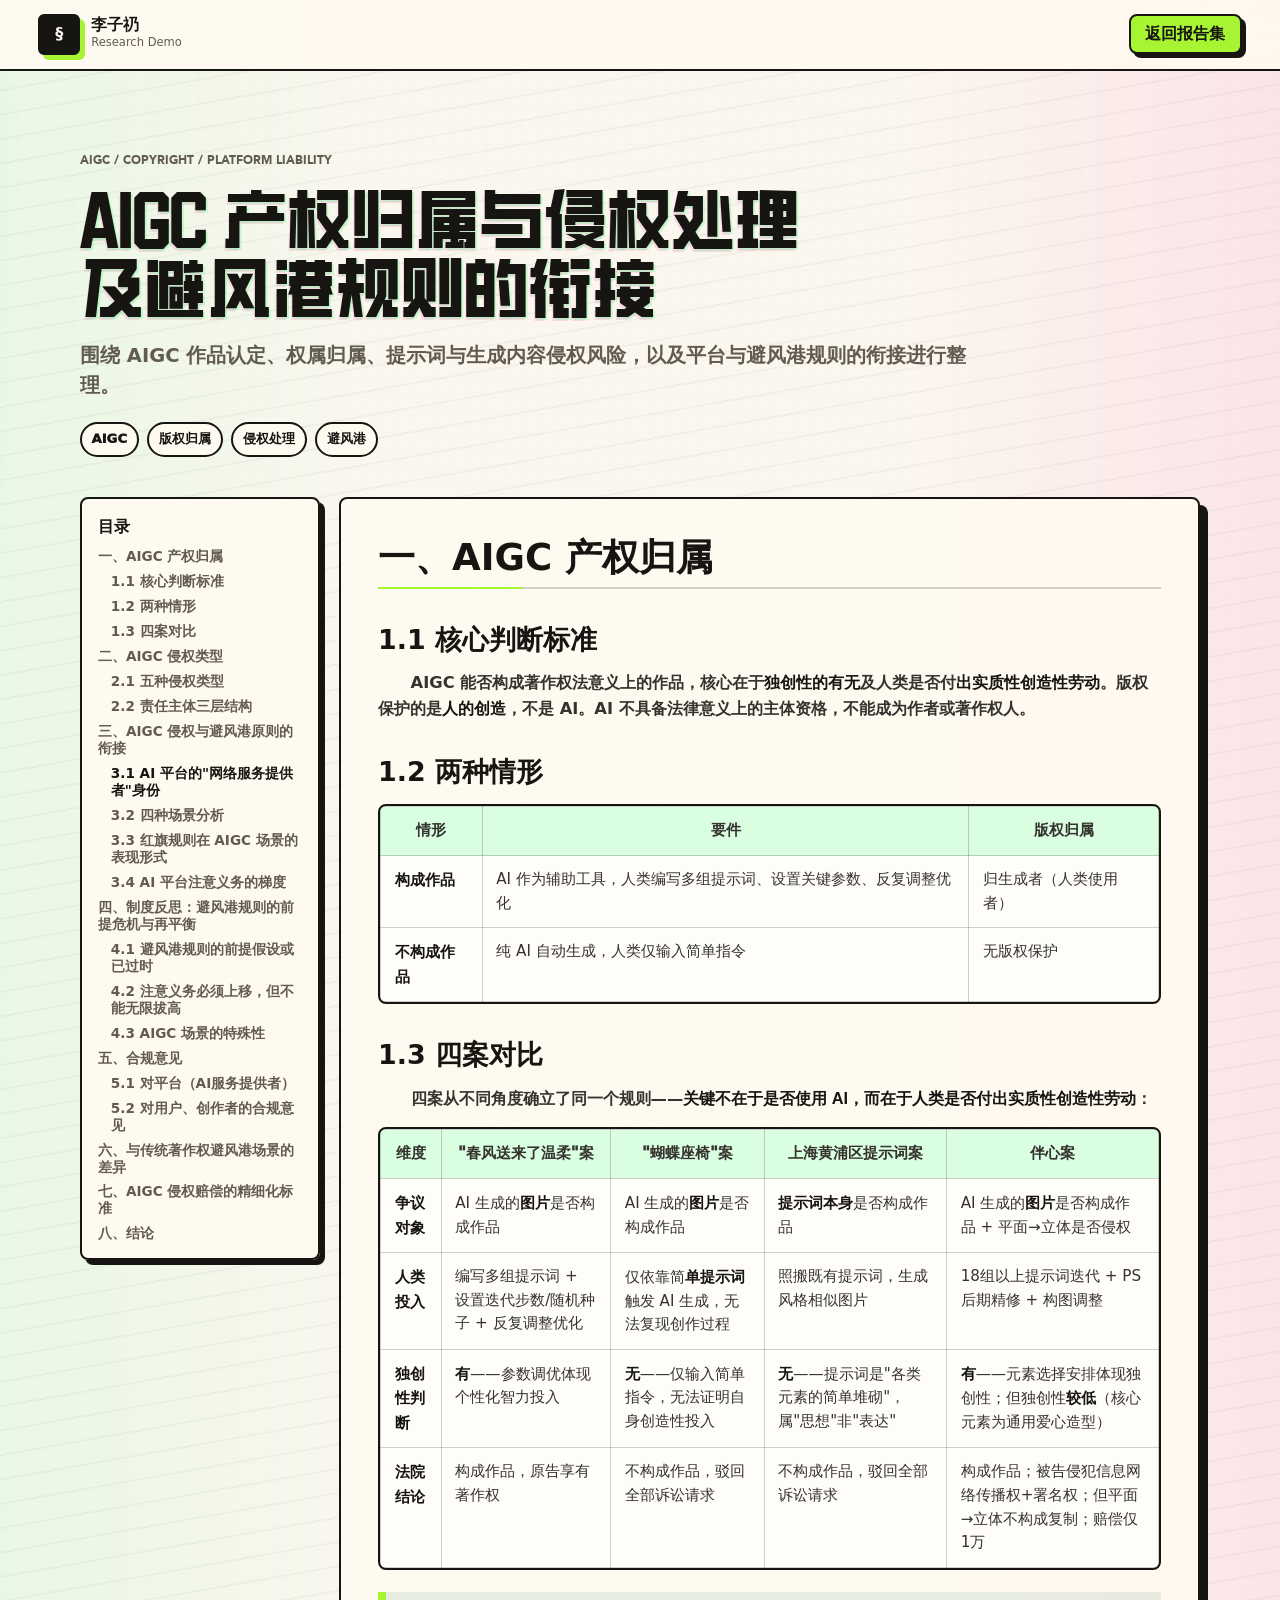
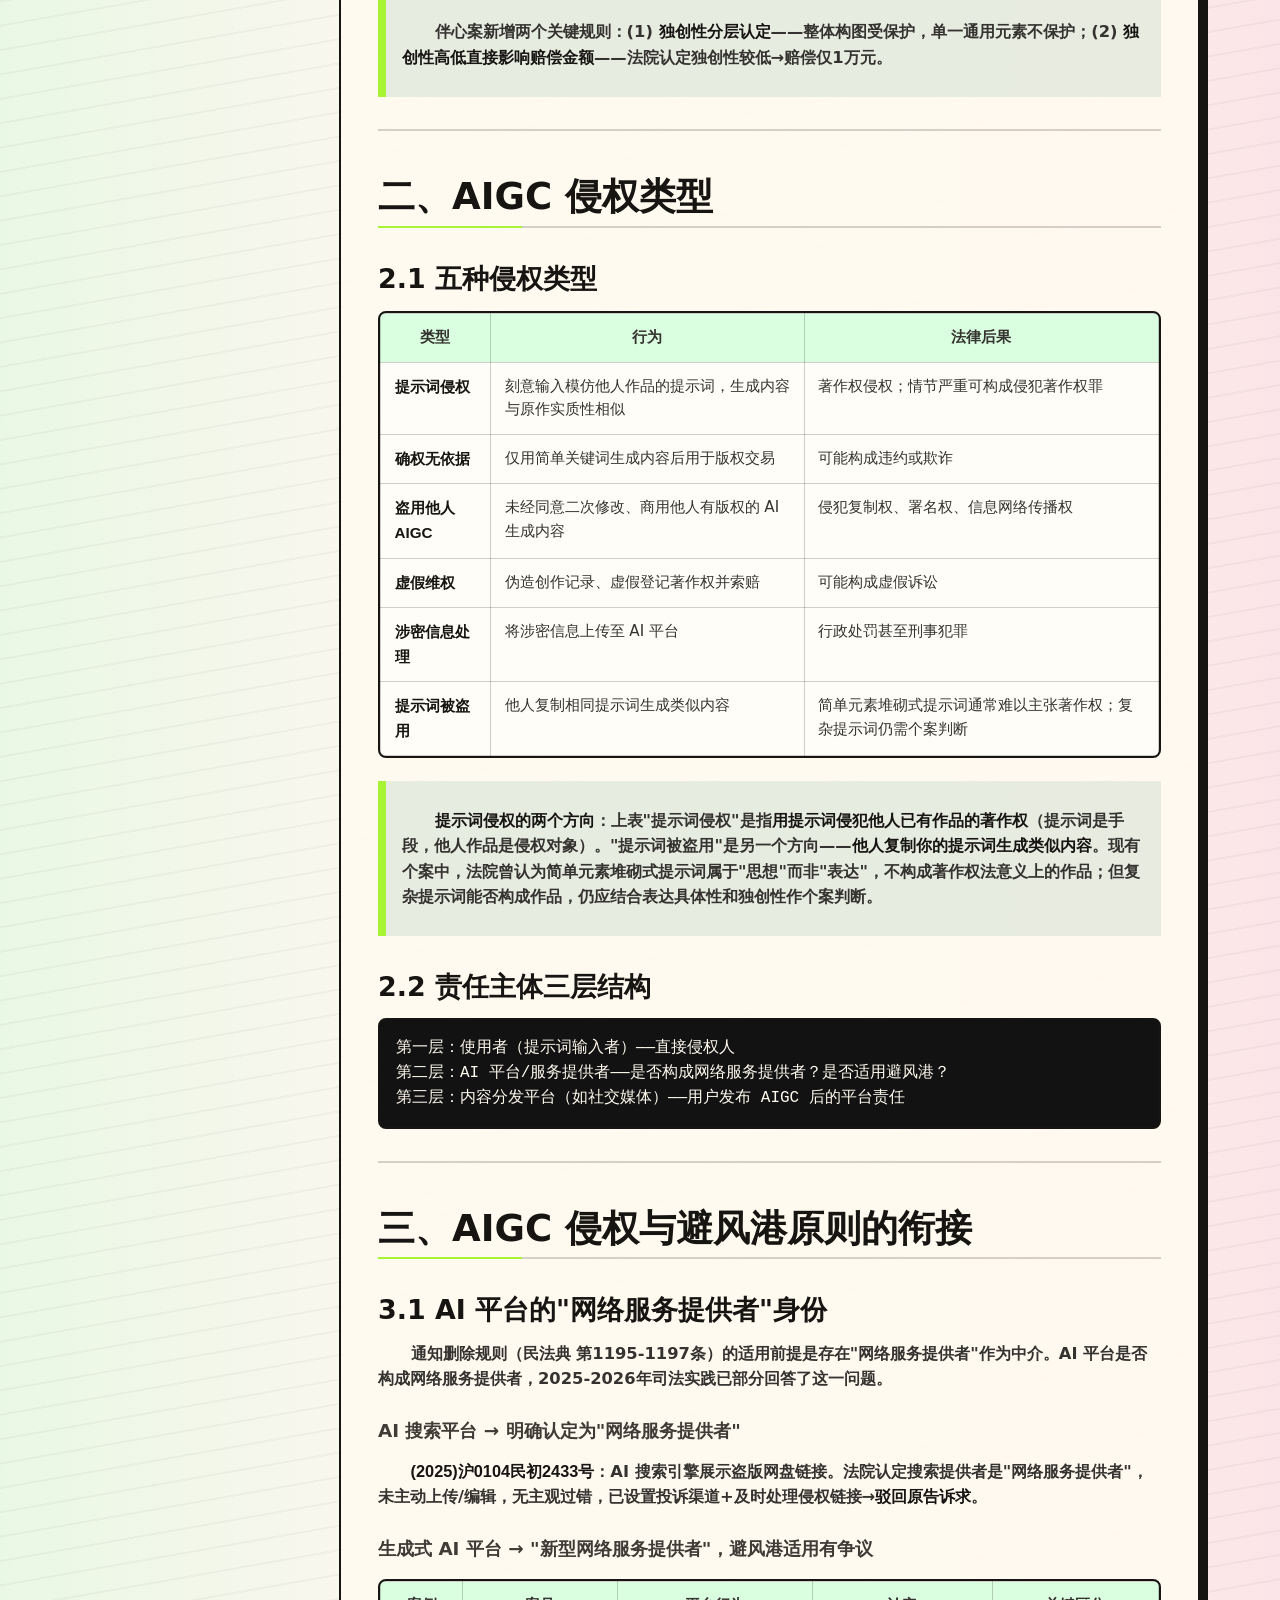
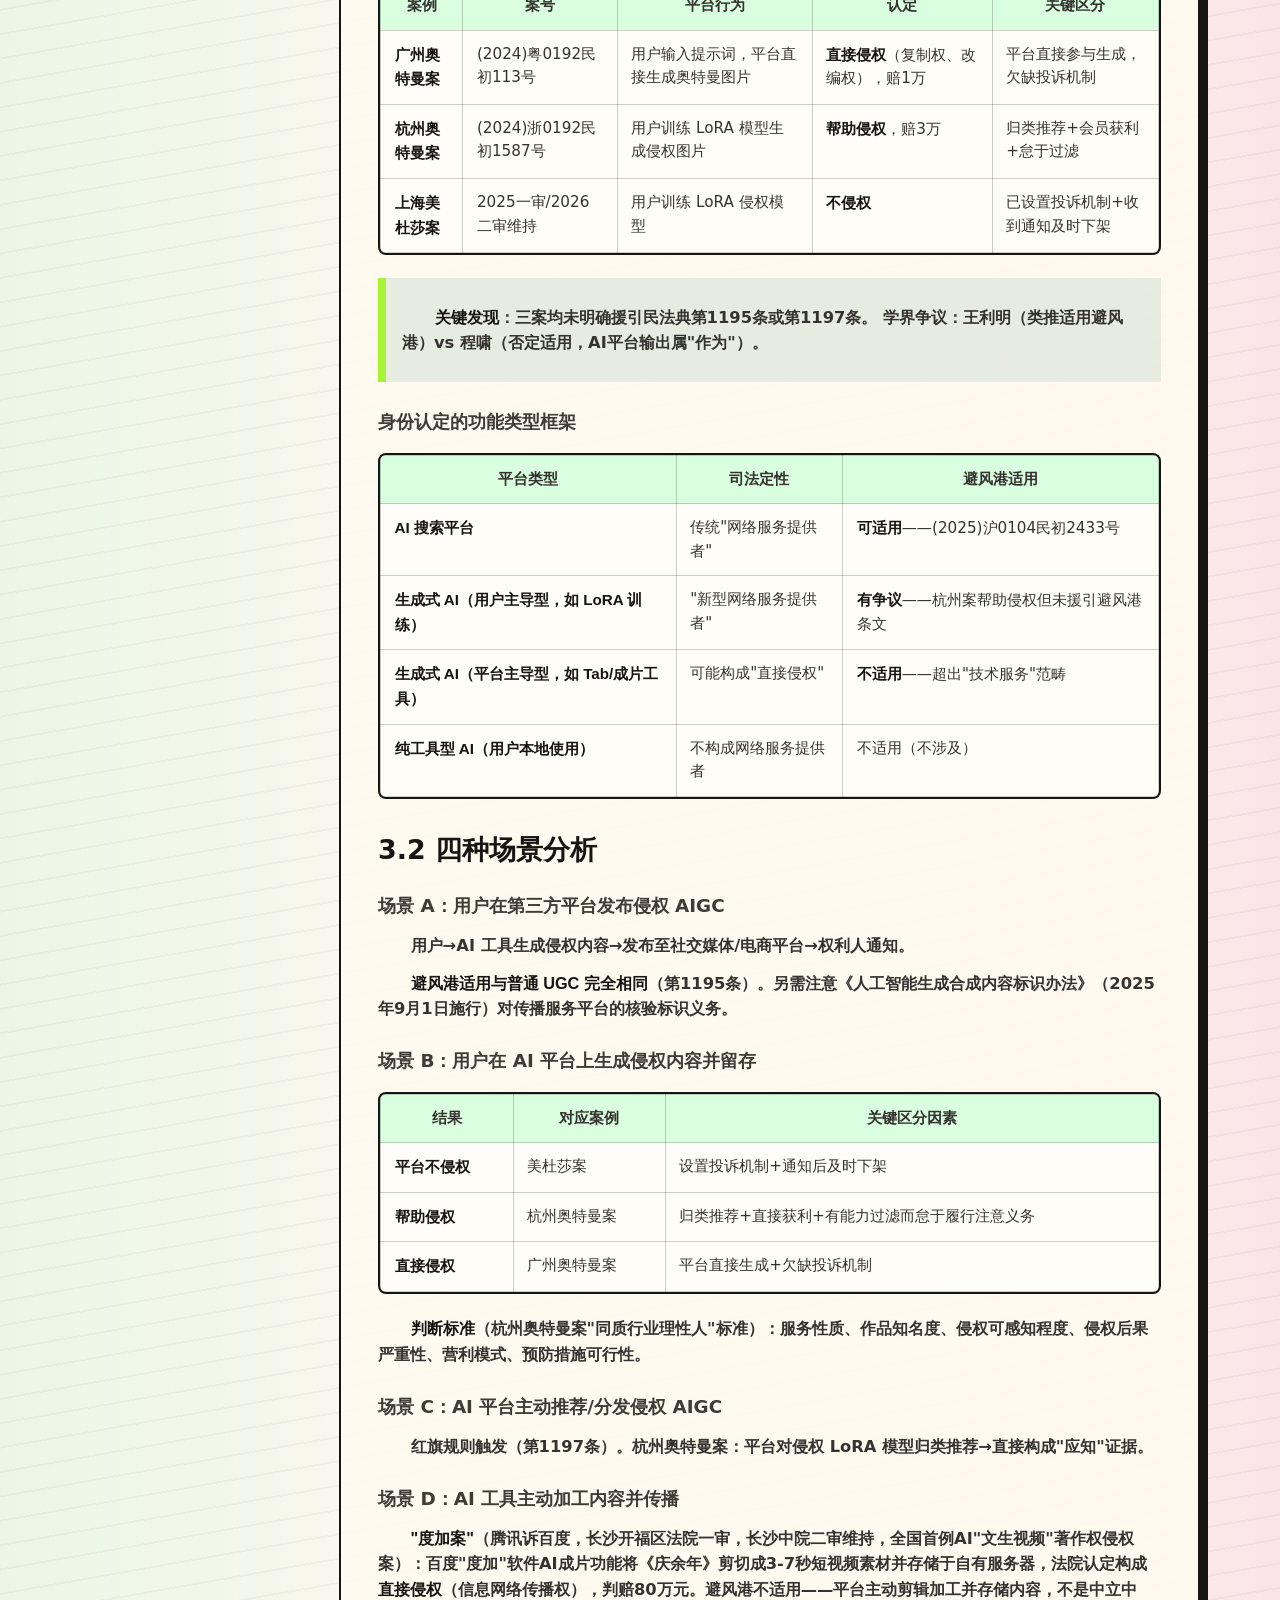
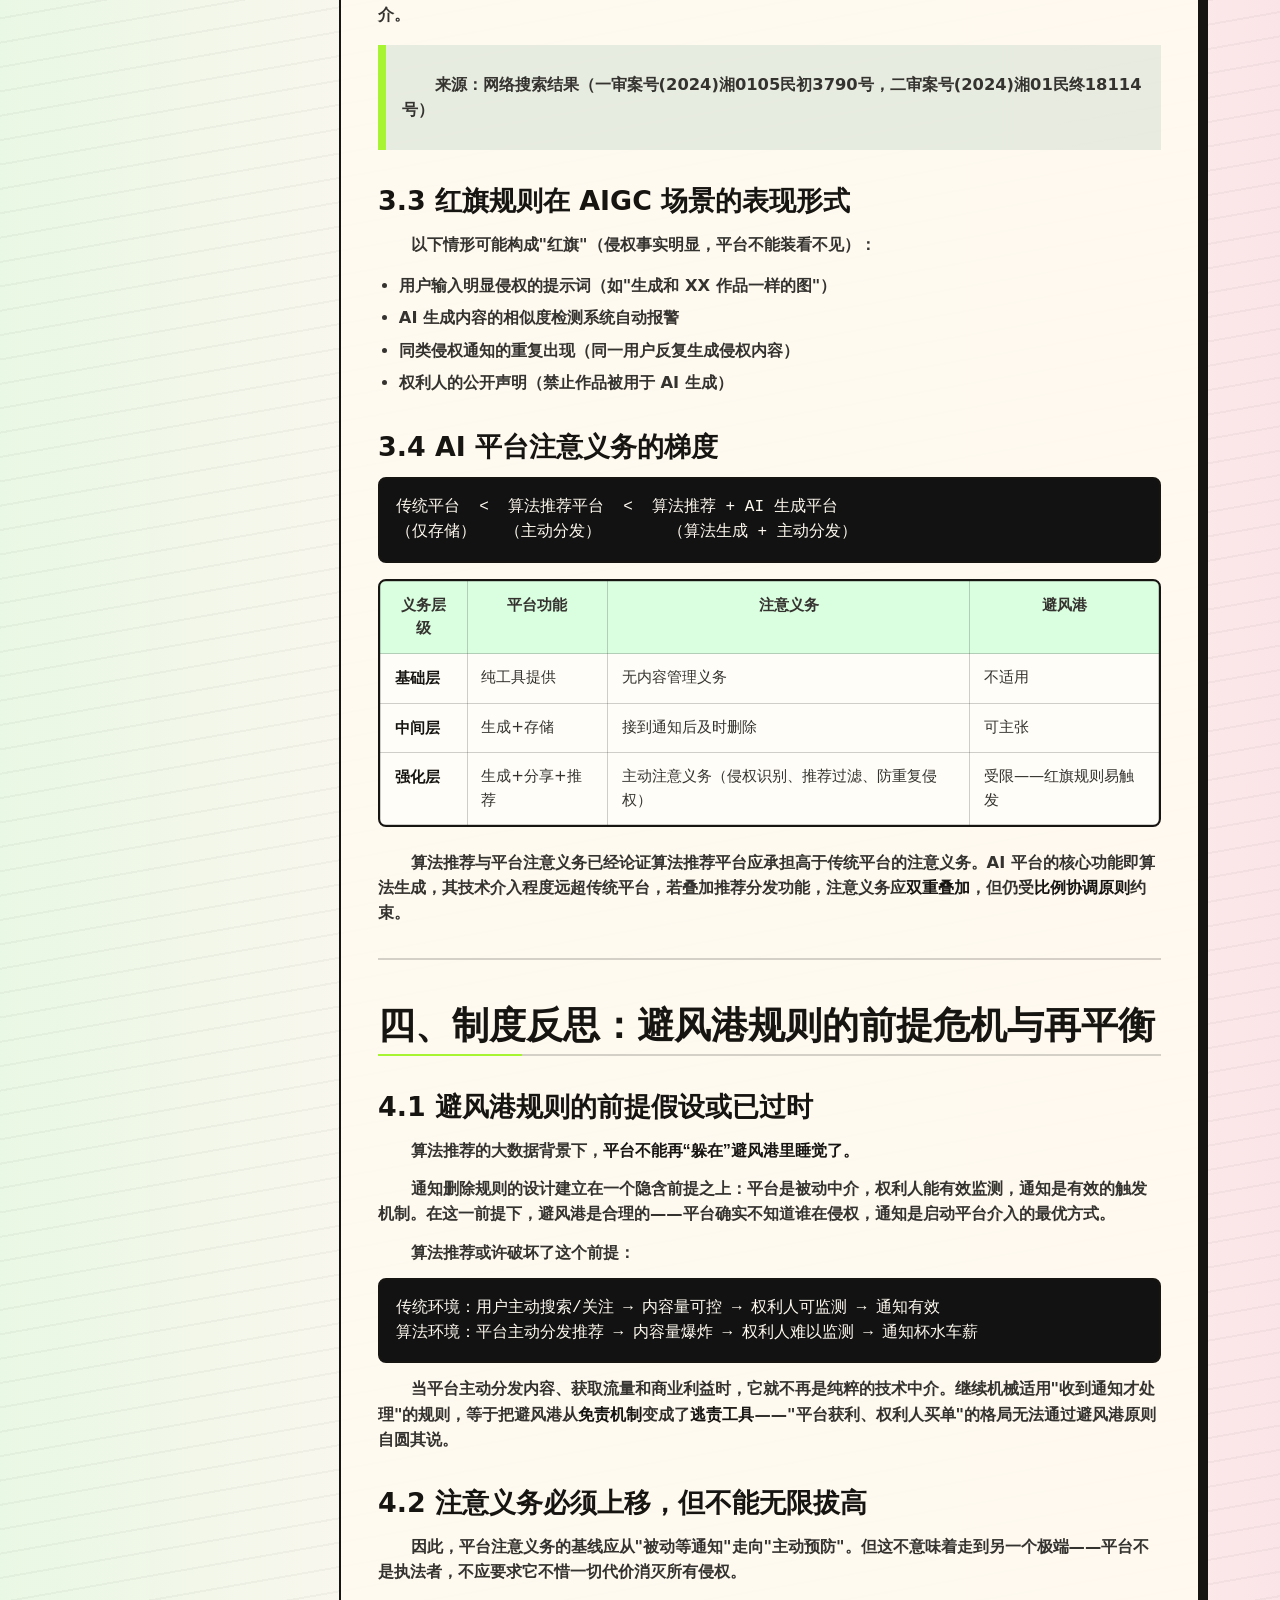
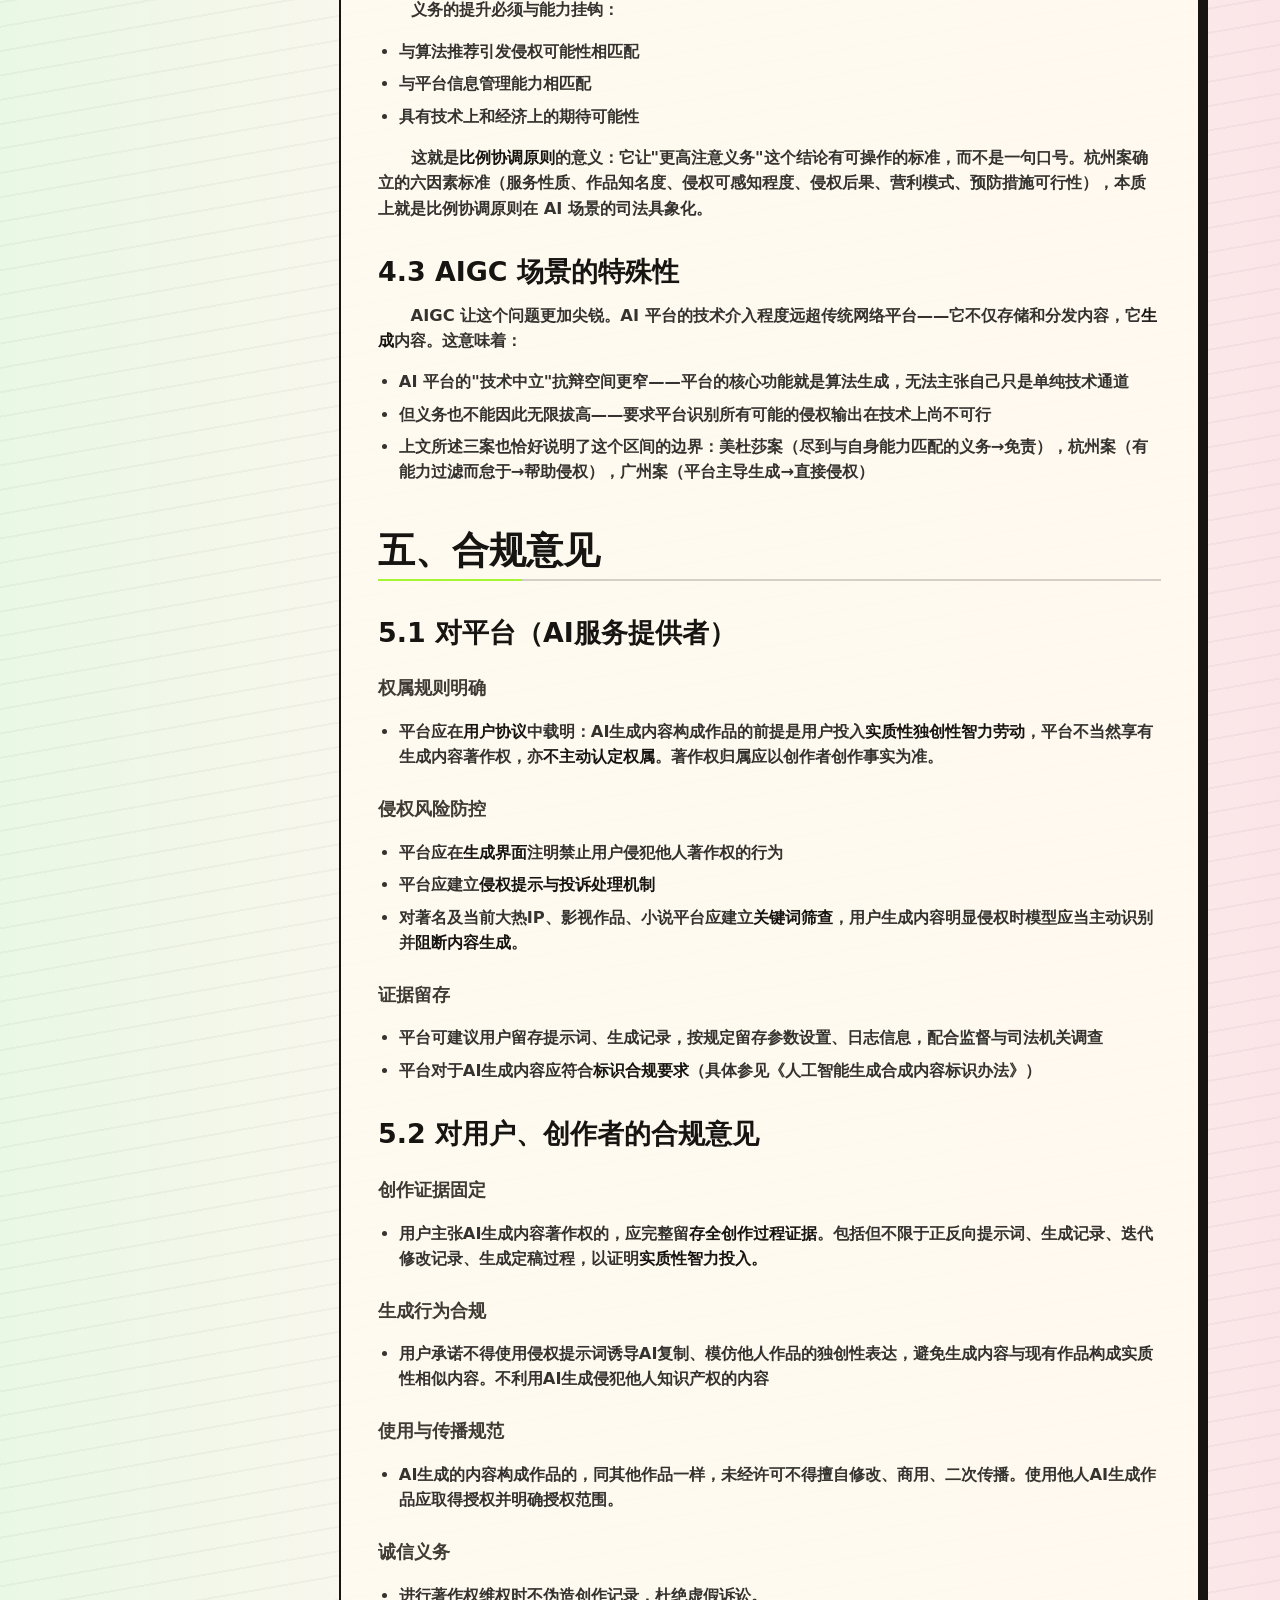
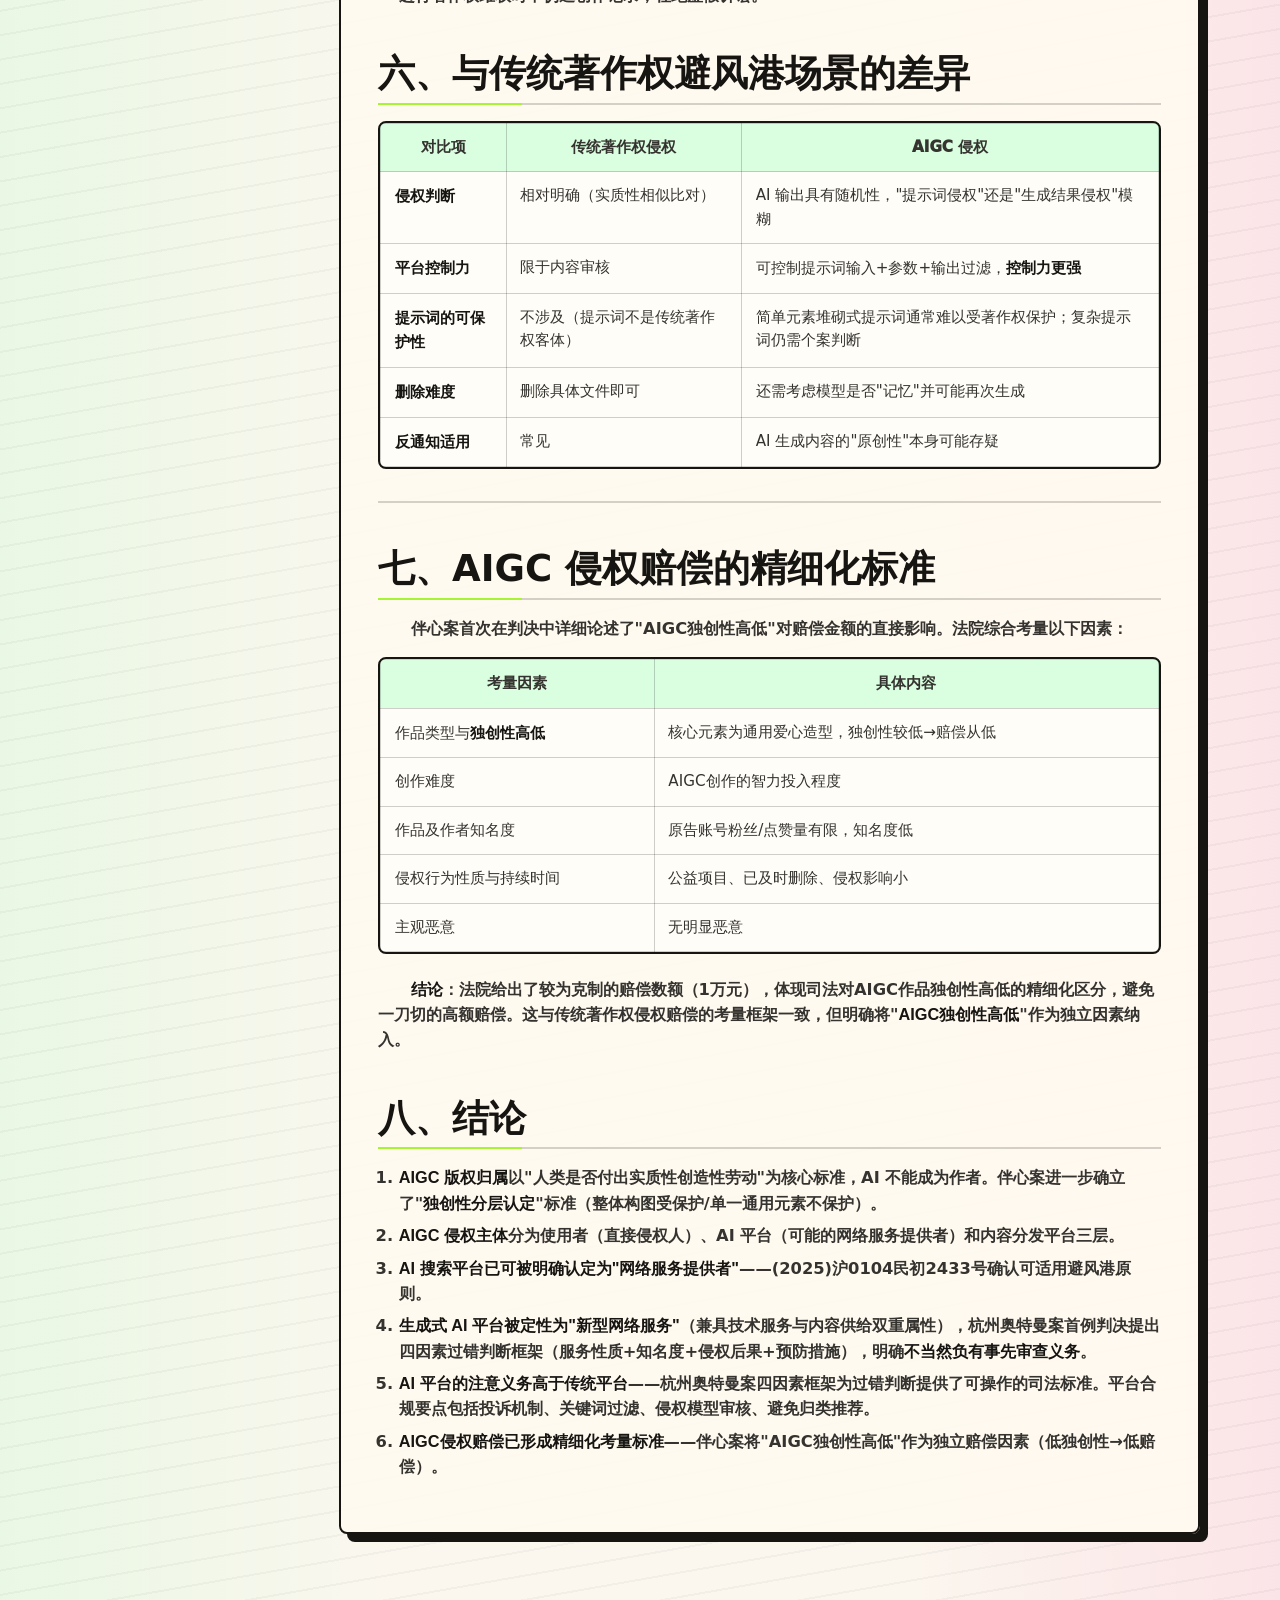
==== reports/aigc-ownership-safe-harbor.html @ 644bca90 "Checkpoint before project grouping" ====
<!doctype html>
<html lang="zh-CN">
  <head>
    <meta charset="utf-8" />
    <meta name="viewport" content="width=device-width, initial-scale=1" />
    <meta name="description" content="AIGC 产权归属、侵权处理及避风港规则的衔接研究报告，围绕作品认定、提示词侵权、平台责任和通知删除规则展开。" />
    <title>AIGC 产权归属、侵权处理及避风港规则的衔接 | 李子礽研究报告</title>
    <link rel="stylesheet" href="../styles.css" />
    <link rel="stylesheet" href="report.css?v=paragraph-indent" />
  </head>
  <body class="report-page">
    <div class="site-noise" aria-hidden="true"></div>

    <header class="report-topbar">
      <a class="brand" href="../index.html#reports" aria-label="返回报告集研究区">
        <span class="brand-mark">§</span>
        <span>
          <strong>李子礽</strong>
          <small>Research Demo</small>
        </span>
      </a>
      <a class="back-link" href="../index.html#reports">返回报告集</a>
    </header>

    <main>
      <section class="report-hero">
        <p class="eyebrow">AIGC / Copyright / Platform Liability</p>
        <h1><span>AIGC 产权归属与侵权处理</span><span>及避风港规则的衔接</span></h1>
        <p>
          围绕 AIGC 作品认定、权属归属、提示词与生成内容侵权风险，以及平台与避风港规则的衔接进行整理。
        </p>
        <div class="report-tags" aria-label="报告关键词">
          <span>AIGC</span>
          <span>版权归属</span>
          <span>侵权处理</span>
          <span>避风港</span>
        </div>
      </section>

      <div class="report-shell">
        <aside class="report-toc" aria-label="报告目录">
          <strong>目录</strong>
          <a class="toc-level-2" href="#section-1">一、AIGC 产权归属</a>
<a class="toc-level-3" href="#section-2">1.1 核心判断标准</a>
<a class="toc-level-3" href="#section-3">1.2 两种情形</a>
<a class="toc-level-3" href="#section-4">1.3 四案对比</a>
<a class="toc-level-2" href="#section-5">二、AIGC 侵权类型</a>
<a class="toc-level-3" href="#section-6">2.1 五种侵权类型</a>
<a class="toc-level-3" href="#section-7">2.2 责任主体三层结构</a>
<a class="toc-level-2" href="#section-8">三、AIGC 侵权与避风港原则的衔接</a>
<a class="toc-level-3" href="#section-9">3.1 AI 平台的&quot;网络服务提供者&quot;身份</a>
<a class="toc-level-3" href="#section-13">3.2 四种场景分析</a>
<a class="toc-level-3" href="#section-18">3.3 红旗规则在 AIGC 场景的表现形式</a>
<a class="toc-level-3" href="#section-19">3.4 AI 平台注意义务的梯度</a>
<a class="toc-level-2" href="#section-20">四、制度反思：避风港规则的前提危机与再平衡</a>
<a class="toc-level-3" href="#section-21">4.1 避风港规则的前提假设或已过时</a>
<a class="toc-level-3" href="#section-22">4.2 注意义务必须上移，但不能无限拔高</a>
<a class="toc-level-3" href="#section-23">4.3 AIGC 场景的特殊性</a>
<a class="toc-level-2" href="#section-24">五、合规意见</a>
<a class="toc-level-3" href="#section-25">5.1 对平台（AI服务提供者）</a>
<a class="toc-level-3" href="#section-29">5.2 对用户、创作者的合规意见</a>
<a class="toc-level-2" href="#section-34">六、与传统著作权避风港场景的差异</a>
<a class="toc-level-2" href="#section-35">七、AIGC 侵权赔偿的精细化标准</a>
<a class="toc-level-2" href="#section-36">八、结论</a>
        </aside>

        <article class="report-article">
<h2 id="section-1">一、AIGC 产权归属</h2>
<h3 id="section-2">1.1 核心判断标准</h3>
<p>AIGC 能否构成著作权法意义上的作品，核心在于<strong>独创性的有无</strong>及人类是否付<strong>出实质性创造性劳动</strong>。版权保护的是<strong>人的创造</strong>，不是 AI。AI 不具备法律意义上的主体资格，不能成为作者或著作权人。</p>
<h3 id="section-3">1.2 两种情形</h3>
<div class="table-wrap"><table><thead><tr><th>情形</th><th>要件</th><th>版权归属</th></tr></thead><tbody><tr><td><strong>构成作品</strong></td><td>AI 作为辅助工具，人类编写多组提示词、设置关键参数、反复调整优化</td><td>归生成者（人类使用者）</td></tr><tr><td><strong>不构成作品</strong></td><td>纯 AI 自动生成，人类仅输入简单指令</td><td>无版权保护</td></tr></tbody></table></div>
<h3 id="section-4">1.3 四案对比</h3>
<p>四案从不同角度确立了同一个规则——<strong>关键不在于是否使用 AI，而在于人类是否付出实质性创造性劳动</strong>：</p>
<div class="table-wrap"><table><thead><tr><th>维度</th><th>&quot;春风送来了温柔&quot;案</th><th>&quot;蝴蝶座椅&quot;案</th><th>上海黄浦区提示词案</th><th>伴心案</th></tr></thead><tbody><tr><td><strong>争议对象</strong></td><td>AI 生成的<strong>图片</strong>是否构成作品</td><td>AI 生成的<strong>图片</strong>是否构成作品</td><td><strong>提示词本身</strong>是否构成作品</td><td>AI 生成的<strong>图片</strong>是否构成作品 + 平面→立体是否侵权</td></tr><tr><td><strong>人类投入</strong></td><td>编写多组提示词 + 设置迭代步数/随机种子 + 反复调整优化</td><td>仅依靠简<strong>单提示词</strong>触发 AI 生成，无法复现创作过程</td><td>照搬既有提示词，生成风格相似图片</td><td>18组以上提示词迭代 + PS后期精修 + 构图调整</td></tr><tr><td><strong>独创性判断</strong></td><td><strong>有</strong>——参数调优体现个性化智力投入</td><td><strong>无</strong>——仅输入简单指令，无法证明自身创造性投入</td><td><strong>无</strong>——提示词是&quot;各类元素的简单堆砌&quot;，属&quot;思想&quot;非&quot;表达&quot;</td><td><strong>有</strong>——元素选择安排体现独创性；但独创性<strong>较低</strong>（核心元素为通用爱心造型）</td></tr><tr><td><strong>法院结论</strong></td><td>构成作品，原告享有著作权</td><td>不构成作品，驳回全部诉讼请求</td><td>不构成作品，驳回全部诉讼请求</td><td>构成作品；被告侵犯信息网络传播权+署名权；但平面→立体不构成复制；赔偿仅1万</td></tr></tbody></table></div>
<blockquote><p>伴心案新增两个关键规则：(1) <strong>独创性分层认定</strong>——整体构图受保护，单一通用元素不保护；(2) <strong>独创性高低直接影响赔偿金额</strong>——法院认定独创性较低→赔偿仅1万元。</p></blockquote>
<hr />
<h2 id="section-5">二、AIGC 侵权类型</h2>
<h3 id="section-6">2.1 五种侵权类型</h3>
<div class="table-wrap"><table><thead><tr><th>类型</th><th>行为</th><th>法律后果</th></tr></thead><tbody><tr><td><strong>提示词侵权</strong></td><td>刻意输入模仿他人作品的提示词，生成内容与原作实质性相似</td><td>著作权侵权；情节严重可构成侵犯著作权罪</td></tr><tr><td><strong>确权无依据</strong></td><td>仅用简单关键词生成内容后用于版权交易</td><td>可能构成违约或欺诈</td></tr><tr><td><strong>盗用他人 AIGC</strong></td><td>未经同意二次修改、商用他人有版权的 AI 生成内容</td><td>侵犯复制权、署名权、信息网络传播权</td></tr><tr><td><strong>虚假维权</strong></td><td>伪造创作记录、虚假登记著作权并索赔</td><td>可能构成虚假诉讼</td></tr><tr><td><strong>涉密信息处理</strong></td><td>将涉密信息上传至 AI 平台</td><td>行政处罚甚至刑事犯罪</td></tr><tr><td><strong>提示词被盗用</strong></td><td>他人复制相同提示词生成类似内容</td><td>简单元素堆砌式提示词通常难以主张著作权；复杂提示词仍需个案判断</td></tr></tbody></table></div>
<blockquote><p><strong>提示词侵权的两个方向</strong>：上表&quot;提示词侵权&quot;是指<strong>用提示词侵犯他人已有作品的著作权</strong>（提示词是手段，他人作品是侵权对象）。&quot;提示词被盗用&quot;是另一个方向——<strong>他人复制你的提示词生成类似内容</strong>。现有个案中，法院曾认为简单元素堆砌式提示词属于&quot;思想&quot;而非&quot;表达&quot;，不构成著作权法意义上的作品；但复杂提示词能否构成作品，仍应结合表达具体性和独创性作个案判断。</p></blockquote>
<h3 id="section-7">2.2 责任主体三层结构</h3>
<pre><code>第一层：使用者（提示词输入者）——直接侵权人
第二层：AI 平台/服务提供者——是否构成网络服务提供者？是否适用避风港？
第三层：内容分发平台（如社交媒体）——用户发布 AIGC 后的平台责任</code></pre>
<hr />
<h2 id="section-8">三、AIGC 侵权与避风港原则的衔接</h2>
<h3 id="section-9">3.1 AI 平台的&quot;网络服务提供者&quot;身份</h3>
<p>通知删除规则（民法典 第1195-1197条）的适用前提是存在&quot;网络服务提供者&quot;作为中介。AI 平台是否构成网络服务提供者，2025-2026年司法实践已部分回答了这一问题。</p>
<h4 id="section-10">AI 搜索平台 → 明确认定为&quot;网络服务提供者&quot;</h4>
<p><strong>(2025)沪0104民初2433号</strong>：AI 搜索引擎展示盗版网盘链接。法院认定搜索提供者是&quot;网络服务提供者&quot;，未主动上传/编辑，无主观过错，已设置投诉渠道+及时处理侵权链接→<strong>驳回原告诉求</strong>。</p>
<h4 id="section-11">生成式 AI 平台 → &quot;新型网络服务提供者&quot;，避风港适用有争议</h4>
<div class="table-wrap"><table><thead><tr><th>案例</th><th>案号</th><th>平台行为</th><th>认定</th><th>关键区分</th></tr></thead><tbody><tr><td><strong>广州奥特曼案</strong></td><td>(2024)粤0192民初113号</td><td>用户输入提示词，平台直接生成奥特曼图片</td><td><strong>直接侵权</strong>（复制权、改编权），赔1万</td><td>平台直接参与生成，欠缺投诉机制</td></tr><tr><td><strong>杭州奥特曼案</strong></td><td>(2024)浙0192民初1587号</td><td>用户训练 LoRA 模型生成侵权图片</td><td><strong>帮助侵权</strong>，赔3万</td><td>归类推荐+会员获利+怠于过滤</td></tr><tr><td><strong>上海美杜莎案</strong></td><td>2025一审/2026二审维持</td><td>用户训练 LoRA 侵权模型</td><td><strong>不侵权</strong></td><td>已设置投诉机制+收到通知及时下架</td></tr></tbody></table></div>
<blockquote><p><strong>关键发现</strong>：三案均未明确援引民法典第1195条或第1197条。 学界争议：王利明（类推适用避风港）vs 程啸（否定适用，AI平台输出属&quot;作为&quot;）。</p></blockquote>
<h4 id="section-12">身份认定的功能类型框架</h4>
<div class="table-wrap"><table><thead><tr><th>平台类型</th><th>司法定性</th><th>避风港适用</th></tr></thead><tbody><tr><td><strong>AI 搜索平台</strong></td><td>传统&quot;网络服务提供者&quot;</td><td><strong>可适用</strong>——(2025)沪0104民初2433号</td></tr><tr><td><strong>生成式 AI（用户主导型，如 LoRA 训练）</strong></td><td>&quot;新型网络服务提供者&quot;</td><td><strong>有争议</strong>——杭州案帮助侵权但未援引避风港条文</td></tr><tr><td><strong>生成式 AI（平台主导型，如 Tab/成片工具）</strong></td><td>可能构成&quot;直接侵权&quot;</td><td><strong>不适用</strong>——超出&quot;技术服务&quot;范畴</td></tr><tr><td><strong>纯工具型 AI（用户本地使用）</strong></td><td>不构成网络服务提供者</td><td>不适用（不涉及）</td></tr></tbody></table></div>
<h3 id="section-13">3.2 四种场景分析</h3>
<h4 id="section-14">场景 A：用户在第三方平台发布侵权 AIGC</h4>
<p>用户→AI 工具生成侵权内容→发布至社交媒体/电商平台→权利人通知。</p>
<p><strong>避风港适用与普通 UGC 完全相同</strong>（第1195条）。另需注意《人工智能生成合成内容标识办法》（2025年9月1日施行）对传播服务平台的核验标识义务。</p>
<h4 id="section-15">场景 B：用户在 AI 平台上生成侵权内容并留存</h4>
<div class="table-wrap"><table><thead><tr><th>结果</th><th>对应案例</th><th>关键区分因素</th></tr></thead><tbody><tr><td><strong>平台不侵权</strong></td><td>美杜莎案</td><td>设置投诉机制+通知后及时下架</td></tr><tr><td><strong>帮助侵权</strong></td><td>杭州奥特曼案</td><td>归类推荐+直接获利+有能力过滤而怠于履行注意义务</td></tr><tr><td><strong>直接侵权</strong></td><td>广州奥特曼案</td><td>平台直接生成+欠缺投诉机制</td></tr></tbody></table></div>
<p><strong>判断标准</strong>（杭州奥特曼案&quot;同质行业理性人&quot;标准）：服务性质、作品知名度、侵权可感知程度、侵权后果严重性、营利模式、预防措施可行性。</p>
<h4 id="section-16">场景 C：AI 平台主动推荐/分发侵权 AIGC</h4>
<p>红旗规则触发（第1197条）。杭州奥特曼案：平台对侵权 LoRA 模型归类推荐→直接构成&quot;应知&quot;证据。</p>
<h4 id="section-17">场景 D：AI 工具主动加工内容并传播</h4>
<p><strong>&quot;度加案&quot;</strong>（腾讯诉百度，长沙开福区法院一审，长沙中院二审维持，全国首例AI&quot;文生视频&quot;著作权侵权案）：百度&quot;度加&quot;软件AI成片功能将《庆余年》剪切成3-7秒短视频素材并存储于自有服务器，法院认定构成<strong>直接侵权</strong>（信息网络传播权），判赔80万元。避风港不适用——平台主动剪辑加工并存储内容，不是中立中介。</p>
<blockquote><p>来源：网络搜索结果（一审案号(2024)湘0105民初3790号，二审案号(2024)湘01民终18114号）</p></blockquote>
<h3 id="section-18">3.3 红旗规则在 AIGC 场景的表现形式</h3>
<p>以下情形可能构成&quot;红旗&quot;（侵权事实明显，平台不能装看不见）：</p>
<ul><li>用户输入明显侵权的提示词（如&quot;生成和 XX 作品一样的图&quot;）</li><li>AI 生成内容的相似度检测系统自动报警</li><li>同类侵权通知的重复出现（同一用户反复生成侵权内容）</li><li>权利人的公开声明（禁止作品被用于 AI 生成）</li></ul>
<h3 id="section-19">3.4 AI 平台注意义务的梯度</h3>
<pre><code>传统平台  &lt;  算法推荐平台  &lt;  算法推荐 + AI 生成平台
（仅存储）   （主动分发）       （算法生成 + 主动分发）</code></pre>
<div class="table-wrap"><table><thead><tr><th>义务层级</th><th>平台功能</th><th>注意义务</th><th>避风港</th></tr></thead><tbody><tr><td><strong>基础层</strong></td><td>纯工具提供</td><td>无内容管理义务</td><td>不适用</td></tr><tr><td><strong>中间层</strong></td><td>生成+存储</td><td>接到通知后及时删除</td><td>可主张</td></tr><tr><td><strong>强化层</strong></td><td>生成+分享+推荐</td><td>主动注意义务（侵权识别、推荐过滤、防重复侵权）</td><td>受限——红旗规则易触发</td></tr></tbody></table></div>
<p>算法推荐与平台注意义务已经论证算法推荐平台应承担高于传统平台的注意义务。AI 平台的核心功能即算法生成，其技术介入程度远超传统平台，若叠加推荐分发功能，注意义务应<strong>双重叠加</strong>，但仍受<strong>比例协调原则</strong>约束。</p>
<hr />
<h2 id="section-20">四、制度反思：避风港规则的前提危机与再平衡</h2>
<h3 id="section-21">4.1 避风港规则的前提假设或已过时</h3>
<p>算法推荐的大数据背景下，<strong>平台不能再“躲在”避风港里睡觉了。</strong></p>
<p>通知删除规则的设计建立在一个隐含前提之上：平台是被动中介，权利人能有效监测，通知是有效的触发机制。在这一前提下，避风港是合理的——平台确实不知道谁在侵权，通知是启动平台介入的最优方式。</p>
<p>算法推荐或许破坏了这个前提：</p>
<pre><code>传统环境：用户主动搜索/关注 → 内容量可控 → 权利人可监测 → 通知有效
算法环境：平台主动分发推荐 → 内容量爆炸 → 权利人难以监测 → 通知杯水车薪</code></pre>
<p>当平台主动分发内容、获取流量和商业利益时，它就不再是纯粹的技术中介。继续机械适用&quot;收到通知才处理&quot;的规则，等于把避风港从<strong>免责机制</strong>变成了<strong>逃责工具</strong>——&quot;平台获利、权利人买单&quot;的格局无法通过避风港原则自圆其说。</p>
<h3 id="section-22">4.2 注意义务必须上移，但不能无限拔高</h3>
<p>因此，平台注意义务的基线应从&quot;被动等通知&quot;走向&quot;主动预防&quot;。但这不意味着走到另一个极端——平台不是执法者，不应要求它不惜一切代价消灭所有侵权。</p>
<p>义务的提升必须与能力挂钩：</p>
<ul><li>与算法推荐引发侵权可能性相匹配</li><li>与平台信息管理能力相匹配</li><li>具有技术上和经济上的期待可能性</li></ul>
<p>这就是<strong>比例协调原则</strong>的意义：它让&quot;更高注意义务&quot;这个结论有可操作的标准，而不是一句口号。杭州案确立的六因素标准（服务性质、作品知名度、侵权可感知程度、侵权后果、营利模式、预防措施可行性），本质上就是比例协调原则在 AI 场景的司法具象化。</p>
<h3 id="section-23">4.3 AIGC 场景的特殊性</h3>
<p>AIGC 让这个问题更加尖锐。AI 平台的技术介入程度远超传统网络平台——它不仅存储和分发内容，它<strong>生成</strong>内容。这意味着：</p>
<ul><li>AI 平台的&quot;技术中立&quot;抗辩空间更窄——平台的核心功能就是算法生成，无法主张自己只是单纯技术通道</li><li>但义务也不能因此无限拔高——要求平台识别所有可能的侵权输出在技术上尚不可行</li><li>上文所述三案也恰好说明了这个区间的边界：美杜莎案（尽到与自身能力匹配的义务→免责），杭州案（有能力过滤而怠于→帮助侵权），广州案（平台主导生成→直接侵权）</li></ul>
<h2 id="section-24">五、合规意见</h2>
<h3 id="section-25">5.1 对平台（AI服务提供者）</h3>
<h4 id="section-26">权属规则明确</h4>
<ul><li>平台应在<strong>用户协议</strong>中载明：AI生成内容构成作品的前提是用户投入<strong>实质性独创性智力劳动</strong>，平台不当然享有生成内容著作权，亦<strong>不主动认定权属</strong>。著作权归属应以创作者创作事实为准。</li></ul>
<h4 id="section-27">侵权风险防控</h4>
<ul><li>平台应在<strong>生成界面</strong>注明禁止用户侵犯他人著作权的行为</li><li>平台应建立<strong>侵权提示与投诉处理机制</strong></li><li>对著名及当前大热IP、影视作品、小说平台应建立<strong>关键词筛查</strong>，用户生成内容明显侵权时模型应当主动识别并<strong>阻断内容生成</strong>。</li></ul>
<h4 id="section-28">证据留存</h4>
<ul><li>平台可建议用户留存提示词、生成记录，按规定留存参数设置、日志信息，配合监督与司法机关调查</li><li>平台对于AI生成内容应符合<strong>标识合规要求</strong>（具体参见《人工智能生成合成内容标识办法》）</li></ul>
<h3 id="section-29">5.2 对用户、创作者的合规意见</h3>
<h4 id="section-30">创作证据固定</h4>
<ul><li>用户主张AI生成内容著作权的，应完整留<strong>存全创作过程证据</strong>。包括但不限于正反向提示词、生成记录、迭代修改记录、生成定稿过程，以证明<strong>实质性智力投入。</strong></li></ul>
<h4 id="section-31">生成行为合规</h4>
<ul><li>用户承诺不得使用侵权提示词诱导AI复制、模仿他人作品的独创性表达，避免生成内容与现有作品构成实质性相似内容。不利用AI生成侵犯他人知识产权的内容</li></ul>
<h4 id="section-32">使用与传播规范</h4>
<ul><li>AI生成的内容构成作品的，同其他作品一样，未经许可不得擅自修改、商用、二次传播。使用他人AI生成作品应取得授权并明确授权范围。</li></ul>
<h4 id="section-33">诚信义务</h4>
<ul><li>进行著作权维权时不伪造创作记录，杜绝虚假诉讼。</li></ul>
<h2 id="section-34">六、与传统著作权避风港场景的差异</h2>
<div class="table-wrap"><table><thead><tr><th>对比项</th><th>传统著作权侵权</th><th>AIGC 侵权</th></tr></thead><tbody><tr><td><strong>侵权判断</strong></td><td>相对明确（实质性相似比对）</td><td>AI 输出具有随机性，&quot;提示词侵权&quot;还是&quot;生成结果侵权&quot;模糊</td></tr><tr><td><strong>平台控制力</strong></td><td>限于内容审核</td><td>可控制提示词输入+参数+输出过滤，<strong>控制力更强</strong></td></tr><tr><td><strong>提示词的可保护性</strong></td><td>不涉及（提示词不是传统著作权客体）</td><td>简单元素堆砌式提示词通常难以受著作权保护；复杂提示词仍需个案判断</td></tr><tr><td><strong>删除难度</strong></td><td>删除具体文件即可</td><td>还需考虑模型是否&quot;记忆&quot;并可能再次生成</td></tr><tr><td><strong>反通知适用</strong></td><td>常见</td><td>AI 生成内容的&quot;原创性&quot;本身可能存疑</td></tr></tbody></table></div>
<hr />
<h2 id="section-35">七、AIGC 侵权赔偿的精细化标准</h2>
<p>伴心案首次在判决中详细论述了&quot;AIGC独创性高低&quot;对赔偿金额的直接影响。法院综合考量以下因素：</p>
<div class="table-wrap"><table><thead><tr><th>考量因素</th><th>具体内容</th></tr></thead><tbody><tr><td>作品类型与<strong>独创性高低</strong></td><td>核心元素为通用爱心造型，独创性较低→赔偿从低</td></tr><tr><td>创作难度</td><td>AIGC创作的智力投入程度</td></tr><tr><td>作品及作者知名度</td><td>原告账号粉丝/点赞量有限，知名度低</td></tr><tr><td>侵权行为性质与持续时间</td><td>公益项目、已及时删除、侵权影响小</td></tr><tr><td>主观恶意</td><td>无明显恶意</td></tr></tbody></table></div>
<p><strong>结论</strong>：法院给出了较为克制的赔偿数额（1万元），体现司法对AIGC作品独创性高低的精细化区分，避免一刀切的高额赔偿。这与传统著作权侵权赔偿的考量框架一致，但明确将&quot;<strong>AIGC独创性高低</strong>&quot;作为独立因素纳入。</p>
<h2 id="section-36">八、结论</h2>
<ol><li><strong>AIGC 版权归属</strong>以&quot;人类是否付出实质性创造性劳动&quot;为核心标准，AI 不能成为作者。伴心案进一步确立了&quot;<strong>独创性分层认定</strong>&quot;标准（整体构图受保护/单一通用元素不保护）。</li><li><strong>AIGC 侵权主体</strong>分为使用者（直接侵权人）、AI 平台（可能的网络服务提供者）和内容分发平台三层。</li><li><strong>AI 搜索平台已可被明确认定为&quot;网络服务提供者&quot;</strong>——(2025)沪0104民初2433号确认可适用避风港原则。</li><li><strong>生成式 AI 平台被定性为&quot;新型网络服务&quot;</strong>（兼具技术服务与内容供给双重属性），杭州奥特曼案首例判决提出四因素过错判断框架（服务性质+知名度+侵权后果+预防措施），明确<strong>不当然负有事先审查义务</strong>。</li><li><strong>AI 平台的注意义务高于传统平台</strong>——杭州奥特曼案四因素框架为过错判断提供了可操作的司法标准。平台合规要点包括投诉机制、关键词过滤、侵权模型审核、避免归类推荐。</li><li><strong>AIGC侵权赔偿已形成精细化考量标准</strong>——伴心案将&quot;AIGC独创性高低&quot;作为独立赔偿因素（低独创性→低赔偿）。</li></ol>
        </article>
      </div>
    </main>

    <script src="report.js"></script>
  </body>
</html>
---- styles.css ----
@font-face {
  font-family: "Chuangkit Jingang";
  src: url("./assets/fonts/chuangkit-jingang.otf") format("opentype");
  font-display: swap;
  font-style: normal;
  font-weight: 400 900;
}

@font-face {
  font-family: "Source Han Sans CN Local";
  src: url("./assets/fonts/source-han-sans-cn-regular.otf") format("opentype");
  font-display: swap;
  font-style: normal;
  font-weight: 400;
}

@font-face {
  font-family: "Source Han Sans CN Bold Local";
  src: url("./assets/fonts/source-han-sans-cn-bold.otf") format("opentype");
  font-display: swap;
  font-style: normal;
  font-weight: 700;
}

@font-face {
  font-family: "Avenir Black Local";
  src: url("./assets/fonts/avenir-black.ttf") format("truetype");
  font-display: swap;
  font-style: normal;
  font-weight: 900;
}

:root {
  --bg: #f4efe4;
  --ink: #171512;
  --paper: #fffaf0;
  --paper-2: #f8edd9;
  --muted: #625c50;
  --line: rgba(23, 21, 18, 0.16);
  --lime: #a7f432;
  --orange: #ff6a2a;
  --pink: #ef4b7a;
  --cyan: #1db7c9;
  --yellow: #ffe166;
  --blue: #315cff;
  --accent: var(--lime);
  --accent-2: var(--pink);
  --shadow: 0 18px 50px rgba(23, 21, 18, 0.16);
  --display:
    "Chuangkit Jingang", "Source Han Sans CN Local", "PingFang SC",
    "Microsoft YaHei", sans-serif;
  --heading-sans:
    "Source Han Sans CN Bold Local", "Source Han Sans CN Local",
    "PingFang SC", "Microsoft YaHei",
    sans-serif;
  --sans:
    "Source Han Sans CN Local", ui-sans-serif, system-ui, -apple-system,
    BlinkMacSystemFont, "Segoe UI", "PingFang SC", "Microsoft YaHei",
    sans-serif;
  --label:
    "Avenir Black Local", "Source Han Sans CN Bold Local", ui-sans-serif,
    system-ui, sans-serif;
  --mono:
    ui-monospace, "SFMono-Regular", "Cascadia Code", "Roboto Mono",
    "Menlo", "Consolas", monospace;
  --serif: var(--display);
}

* {
  box-sizing: border-box;
}

html {
  scroll-behavior: smooth;
}

main,
section {
  scroll-margin-top: 7.5rem;
}

body {
  margin: 0;
  color: var(--ink);
  background:
    repeating-linear-gradient(
      -10deg,
      rgba(23, 21, 18, 0.035) 0 2px,
      transparent 2px 24px
    ),
    linear-gradient(90deg, rgba(167, 244, 50, 0.22), transparent 30% 70%, rgba(239, 75, 122, 0.2)),
    var(--bg);
  font-family: var(--sans);
  line-height: 1.55;
  overflow-x: hidden;
}

::selection {
  color: var(--ink);
  background: var(--yellow);
}

a {
  color: inherit;
  text-decoration: none;
}

button {
  font: inherit;
}

.sr-only {
  position: absolute;
  width: 1px;
  height: 1px;
  overflow: hidden;
  clip: rect(0 0 0 0);
  clip-path: inset(50%);
  white-space: nowrap;
}

.site-noise {
  position: fixed;
  inset: 0;
  z-index: -3;
  pointer-events: none;
  opacity: 0.16;
  background-image:
    linear-gradient(90deg, rgba(23, 21, 18, 0.07) 1px, transparent 1px),
    linear-gradient(rgba(23, 21, 18, 0.07) 1px, transparent 1px);
  background-size: 18px 18px;
  mask-image: linear-gradient(to bottom, black, transparent 85%);
}

.topbar {
  position: sticky;
  top: 0;
  z-index: 20;
  display: grid;
  grid-template-columns: minmax(13rem, 1fr) auto auto;
  align-items: center;
  gap: 1.25rem;
  padding: 0.85rem clamp(1rem, 3vw, 2.5rem);
  border-bottom: 1.5px solid var(--line);
  background: rgba(255, 250, 240, 0.9);
  backdrop-filter: blur(18px);
}

.brand {
  display: inline-flex;
  align-items: center;
  gap: 0.7rem;
  min-width: 0;
}

.brand-mark {
  display: grid;
  width: 2.6rem;
  height: 2.6rem;
  place-items: center;
  color: var(--paper);
  background: var(--ink);
  border: 2px solid var(--ink);
  border-radius: 6px;
  box-shadow: 5px 5px 0 var(--accent);
  font-weight: 900;
}

.brand strong,
.brand small {
  display: block;
  white-space: nowrap;
}

.brand strong {
  font-size: 0.98rem;
  line-height: 1.05;
}

.brand small {
  color: var(--muted);
  font-size: 0.72rem;
}

.nav-links {
  display: flex;
  align-items: center;
  justify-content: center;
  gap: 0.35rem;
}

.nav-links a {
  display: inline-flex;
  min-height: 2.4rem;
  align-items: center;
  padding: 0 0.85rem;
  border-radius: 6px;
  color: var(--muted);
  font-size: 0.92rem;
  font-weight: 800;
}

.nav-links a:hover {
  color: var(--ink);
  background: rgba(23, 21, 18, 0.08);
}

.palette {
  display: flex;
  align-items: center;
  justify-content: flex-end;
  gap: 0.35rem;
}

.swatch {
  display: grid;
  width: 2rem;
  height: 2rem;
  place-items: center;
  padding: 0;
  border: 2px solid transparent;
  border-radius: 999px;
  background: transparent;
  cursor: pointer;
}

.swatch span {
  display: block;
  width: 1.1rem;
  height: 1.1rem;
  border: 2px solid var(--ink);
  border-radius: 50%;
  background: var(--swatch);
}

.swatch.active {
  border-color: var(--ink);
  background: var(--paper);
}

.section-band {
  width: min(1220px, calc(100% - 2rem));
  margin: 0 auto;
}

section[id] {
  scroll-margin-top: 7.5rem;
}

.hero {
  display: grid;
  min-height: 84svh;
  grid-template-columns: minmax(0, 0.92fr) minmax(18rem, 1.08fr);
  align-items: center;
  gap: clamp(2rem, 6vw, 5rem);
  padding: clamp(3rem, 7vw, 5.5rem) 0 clamp(2rem, 5vw, 4rem);
}

.hero-copy {
  position: relative;
  z-index: 2;
}

.hero-copy::before {
  position: absolute;
  left: -0.15rem;
  top: -3.4rem;
  z-index: -1;
  color: rgba(23, 21, 18, 0.065);
  content: "PORTFOLIO";
  font-family: var(--display);
  font-size: 5.8rem;
  font-weight: 900;
  line-height: 1;
  white-space: nowrap;
}

.eyebrow {
  margin: 0 0 0.7rem;
  color: var(--muted);
  font-family: var(--label);
  font-size: 0.78rem;
  font-weight: 900;
  letter-spacing: 0;
  text-transform: uppercase;
}

.hero-context {
  max-width: 48rem;
  margin-bottom: 0.55rem;
  font-family: var(--heading-sans);
  font-size: clamp(0.88rem, 1.2vw, 1rem);
  font-weight: 950;
  line-height: 1.35;
  text-transform: none;
}

h1,
h2,
h3,
p {
  overflow-wrap: anywhere;
}

.nowrap {
  white-space: nowrap;
}

h1 {
  max-width: 10ch;
  margin: 0;
  font-family: var(--display);
  font-size: 7.2rem;
  line-height: 0.88;
  font-weight: 900;
  text-shadow:
    0.026em 0.026em 0 rgba(126, 215, 82, 0.58),
    -0.014em 0.042em 0 rgba(214, 80, 134, 0.48);
}

.hero-name-lockup {
  display: flex;
  max-width: 48rem;
  align-items: flex-end;
  gap: clamp(0.65rem, 2vw, 1rem);
}

.hero-title-wordmark {
  flex: 1 1 27rem;
  max-width: min(100%, 34rem);
  font-size: 0;
  line-height: 0;
  text-shadow: none;
}

.name-wordmark {
  display: block;
  width: 100%;
  height: auto;
}

.avatar-id {
  position: relative;
  flex: 0 0 clamp(4.4rem, 8vw, 6.1rem);
  width: clamp(4.4rem, 8vw, 6.1rem);
  margin-bottom: clamp(0.1rem, 1vw, 0.45rem);
  transform: rotate(2deg);
}

.hero-avatar-sticker {
  display: block;
  width: 100%;
  height: auto;
  aspect-ratio: 1;
  border: 2px solid var(--ink);
  border-radius: 8px;
  background: var(--paper);
  box-shadow:
    5px 5px 0 var(--pink),
    -3px -3px 0 rgba(167, 244, 50, 0.72);
  object-fit: cover;
}

.avatar-tag {
  position: absolute;
  right: -0.45rem;
  bottom: -0.7rem;
  display: inline-flex;
  min-height: 1.45rem;
  align-items: center;
  padding: 0.12rem 0.45rem;
  border: 2px solid var(--ink);
  border-radius: 4px;
  color: var(--paper);
  background: var(--ink);
  box-shadow:
    2px 2px 0 var(--pink),
    -2px -2px 0 rgba(167, 244, 50, 0.72);
  font-family: var(--mono);
  font-size: 0.68rem;
  font-weight: 950;
  line-height: 1;
}

.hero-line {
  max-width: 48rem;
  margin: 1.45rem 0 0;
  font-size: 1.18rem;
  font-weight: 760;
}

.hero-actions {
  display: flex;
  flex-wrap: wrap;
  gap: 0.85rem;
  margin-top: 1.8rem;
}

.btn {
  display: inline-flex;
  min-height: 3rem;
  align-items: center;
  justify-content: center;
  gap: 0.52rem;
  padding: 0.78rem 1.1rem;
  border: 2px solid var(--ink);
  border-radius: 8px;
  box-shadow: 5px 5px 0 var(--ink);
  cursor: pointer;
  font-weight: 950;
  transition:
    transform 160ms ease,
    box-shadow 160ms ease;
}

.btn:hover {
  transform: translate(2px, 2px);
  box-shadow: 3px 3px 0 var(--ink);
}

.btn.primary {
  color: var(--ink);
  background: var(--accent);
}

.btn.ghost {
  background: var(--paper);
}

.btn.mini {
  min-height: 2.5rem;
  padding: 0.58rem 0.85rem;
  box-shadow: 4px 4px 0 var(--ink);
  font-size: 0.9rem;
}

.btn-icon {
  display: inline-grid;
  width: 1.15rem;
  height: 1.15rem;
  place-items: center;
  font-size: 0.9rem;
  line-height: 1;
}

.quick-stats {
  display: grid;
  max-width: 48rem;
  grid-template-columns: repeat(6, minmax(0, 1fr));
  gap: 0.7rem;
  margin-top: 2rem;
}

.quick-stats div {
  grid-column: span 2;
  min-height: 5.2rem;
  padding: 0.85rem;
  border: 2px solid var(--ink);
  border-radius: 6px;
  background: rgba(255, 250, 240, 0.82);
}

.quick-stats div:nth-child(4),
.quick-stats div:nth-child(5) {
  grid-column: span 3;
}

.quick-stats strong,
.quick-stats span {
  display: block;
}

.quick-stats strong {
  font-family: var(--heading-sans);
  font-size: 1.9rem;
  font-weight: 1000;
  line-height: 1;
}

.quick-stats span {
  margin-top: 0.3rem;
  color: var(--muted);
  font-size: 0.85rem;
  font-weight: 850;
}

.hero-visual {
  position: relative;
  min-height: min(34rem, 76svh);
  border: 2px solid var(--ink);
  border-radius: 8px;
  background:
    linear-gradient(135deg, rgba(167, 244, 50, 0.48), transparent 44%),
    linear-gradient(315deg, rgba(239, 75, 122, 0.26), transparent 46%),
    linear-gradient(180deg, rgba(255, 250, 240, 0.94), rgba(248, 237, 217, 0.88));
  box-shadow: 12px 12px 0 var(--ink);
  isolation: isolate;
  overflow: hidden;
}

.hero-visual::before,
.hero-visual::after {
  position: absolute;
  z-index: -1;
  content: "";
}

.hero-visual::before {
  inset: 1.1rem;
  border: 2px dashed rgba(23, 21, 18, 0.2);
  border-radius: 8px;
}

.hero-visual::after {
  right: 1.1rem;
  top: 1.1rem;
  width: 5.4rem;
  height: 1.25rem;
  border: 2px solid var(--ink);
  background: rgba(239, 75, 122, 0.72);
  box-shadow: 4px 4px 0 var(--ink);
}

.ink-field {
  position: absolute;
  inset: 1.5rem 0 0;
  width: 100%;
  height: 100%;
  object-fit: contain;
  opacity: 0.9;
  filter: drop-shadow(0 20px 30px rgba(23, 21, 18, 0.18));
  animation: floatIn 5s ease-in-out infinite alternate;
}

.case-ticket {
  position: absolute;
  right: 1rem;
  bottom: 3.2rem;
  width: min(21rem, 72%);
  padding: 1rem;
  border: 2px solid var(--ink);
  border-radius: 6px;
  background: var(--paper);
  box-shadow: 7px 7px 0 var(--pink);
}

.case-ticket strong,
.case-ticket span,
.case-ticket p {
  display: block;
}

.case-ticket strong {
  margin-top: 0.3rem;
  font-size: 1.24rem;
  line-height: 1.15;
}

.case-ticket p {
  margin: 0.45rem 0 0;
  color: var(--muted);
  font-size: 0.88rem;
  font-weight: 800;
}

.ticket-kicker {
  color: var(--pink);
  font-size: 0.72rem;
  font-weight: 950;
}

.floating-badge {
  position: absolute;
  display: grid;
  width: 4rem;
  height: 4rem;
  place-items: center;
  border: 2px solid var(--ink);
  border-radius: 50%;
  color: var(--ink);
  background: var(--accent);
  box-shadow: 5px 5px 0 var(--ink);
  font-size: 0.86rem;
  font-weight: 1000;
}

.badge-a {
  top: 11%;
  right: 16%;
  animation: bob 3.8s ease-in-out infinite;
}

.badge-b {
  left: 7%;
  top: 43%;
  background: var(--orange);
  animation: bob 4.6s ease-in-out infinite reverse;
}

.badge-c {
  left: 20%;
  bottom: 8%;
  background: var(--cyan);
  animation: bob 5.1s ease-in-out infinite;
}

.ticker {
  display: flex;
  width: 100%;
  gap: 0.65rem;
  overflow: hidden;
  padding: 0.75rem clamp(1rem, 3vw, 2.5rem);
  border-block: 2px solid var(--ink);
  background: var(--ink);
}

.ticker span {
  flex: 0 0 auto;
  padding: 0.36rem 0.68rem;
  border: 2px solid rgba(255, 250, 240, 0.7);
  border-radius: 999px;
  color: var(--paper);
  font-size: 0.86rem;
  font-weight: 900;
}

.race-divider {
  position: relative;
  width: 100%;
  height: 2.35rem;
  margin: 0 0 clamp(1rem, 2.2vw, 1.7rem);
  overflow: hidden;
  border-block: 2px solid var(--ink);
  background:
    repeating-linear-gradient(
      112deg,
      var(--ink) 0 1.85rem,
      #fff 1.85rem 3.7rem
    );
}

.race-divider::before,
.race-divider::after {
  position: absolute;
  inset: 0;
  content: "";
  pointer-events: none;
}

.race-divider::before {
  display: none;
}

.race-divider::after {
  inset: auto 0 0;
  height: 0.18rem;
  background: var(--ink);
}

.proof-strip {
  display: grid;
  grid-template-columns: 1.35fr repeat(3, minmax(0, 1fr));
  gap: 1rem;
  padding: clamp(1rem, 3vw, 2.3rem) 0 0;
}

.proof-card {
  position: relative;
  min-height: 12rem;
  padding: 1rem;
  border: 2px solid var(--ink);
  border-radius: 8px;
  background: var(--paper);
  box-shadow: 6px 6px 0 var(--ink);
  overflow: hidden;
}

.proof-card::after {
  position: absolute;
  inset: auto 0 0;
  height: 0.42rem;
  background: linear-gradient(90deg, var(--accent), var(--yellow), var(--pink), var(--cyan));
  content: "";
}

.proof-card-main {
  color: var(--paper);
  background:
    repeating-linear-gradient(
      0deg,
      transparent 0 10px,
      rgba(255, 250, 240, 0.07) 10px 11px
    ),
    var(--ink);
}

.proof-kicker,
.proof-card > span:not(.proof-kicker) {
  display: inline-grid;
  min-height: 2rem;
  align-items: center;
  padding: 0 0.55rem;
  border: 2px solid currentColor;
  border-radius: 999px;
  font-size: 0.75rem;
  font-weight: 950;
}

.proof-card h2,
.proof-card h3 {
  margin: 1rem 0 0;
  line-height: 1.05;
}

.proof-card h2 {
  font-family: var(--display);
  font-size: 2.25rem;
}

.proof-card h3 {
  font-family: var(--heading-sans);
  font-size: 1.18rem;
  font-weight: 1000;
}

.proof-card p {
  margin: 0.75rem 0 0;
  color: var(--muted);
  font-weight: 760;
}

.proof-card-main p {
  color: rgba(255, 250, 240, 0.76);
}

.bridge,
.projects,
.reports,
.profile,
.contact {
  padding: clamp(3rem, 7vw, 5.25rem) 0;
}

.section-head {
  display: grid;
  max-width: 48rem;
  gap: 0.5rem;
  margin-bottom: 1.5rem;
}

.section-head.compact {
  margin-bottom: 1rem;
}

.section-head h2,
.contact h2 {
  margin: 0;
  font-family: var(--display);
  font-size: 3.35rem;
  line-height: 1.02;
}

.section-head p:not(.eyebrow),
.contact p {
  margin: 0;
  color: var(--muted);
  font-size: 1.04rem;
  font-weight: 700;
}

.filterbar {
  display: flex;
  flex-wrap: wrap;
  gap: 0.55rem;
  margin: 1.6rem 0 1.2rem;
}

.filter {
  min-height: 2.55rem;
  padding: 0 0.95rem;
  border: 2px solid var(--ink);
  border-radius: 999px;
  background: var(--paper);
  cursor: pointer;
  font-weight: 950;
}

.filter.active {
  color: var(--ink);
  background: var(--accent);
}

.bridge {
  display: grid;
  grid-template-columns: minmax(16rem, 0.42fr) minmax(0, 1fr);
  gap: clamp(2rem, 5vw, 4rem);
  align-items: start;
  padding-bottom: clamp(1.5rem, 4vw, 3rem);
}

.bridge .section-head {
  position: sticky;
  top: 6rem;
}

.bridge-grid {
  display: grid;
  grid-template-columns: 1fr;
  gap: 0.85rem;
}

.bridge-card {
  display: grid;
  min-height: 7.35rem;
  grid-template-columns: 3.7rem minmax(0, 1fr);
  column-gap: 0.9rem;
  row-gap: 0.35rem;
  align-items: center;
  padding: 0.82rem 1.05rem;
  border: 2px solid var(--ink);
  border-radius: 8px;
  background:
    linear-gradient(90deg, rgba(167, 244, 50, 0.26), transparent 0.7rem),
    var(--paper);
  box-shadow: 7px 7px 0 var(--ink);
}

.bridge-card.hot {
  background:
    linear-gradient(90deg, rgba(255, 106, 42, 0.28), transparent 0.7rem),
    var(--paper);
}

.bridge-card.cool {
  background:
    linear-gradient(90deg, rgba(29, 183, 201, 0.28), transparent 0.7rem),
    var(--paper);
}

.bridge-card span {
  display: grid;
  width: 3rem;
  height: 3rem;
  place-items: center;
  border: 2px solid var(--ink);
  border-radius: 8px;
  background: var(--ink);
  color: var(--paper);
  font-weight: 1000;
}

.bridge-copy {
  display: grid;
  grid-column: 2;
  align-self: center;
  gap: 0.42rem;
}

.bridge-card h3 {
  margin: 0;
  font-family: var(--heading-sans);
  font-size: 1.45rem;
  font-weight: 1000;
  line-height: 1.08;
}

.bridge-card p {
  margin: 0;
  color: var(--muted);
  font-weight: 700;
  line-height: 1.42;
}

.project-grid {
  display: grid;
  grid-template-columns: repeat(6, minmax(0, 1fr));
  gap: 1rem;
}

.project-card {
  position: relative;
  grid-column: span 2;
  min-height: 20rem;
  padding: 1.1rem;
  border: 2px solid var(--ink);
  border-radius: 8px;
  background: var(--paper);
  box-shadow: 7px 7px 0 var(--ink);
  transition:
    transform 180ms ease,
    opacity 180ms ease,
    box-shadow 180ms ease;
}

.project-card:nth-child(1),
.project-card:nth-child(2) {
  grid-column: span 3;
}

.project-card::before {
  position: absolute;
  inset: 0 0 auto;
  height: 0.55rem;
  background: var(--accent);
  content: "";
}

.project-card:hover {
  transform: translate(3px, 3px);
  box-shadow: 4px 4px 0 var(--ink);
}

.project-card.hidden {
  display: none;
}

.project-card.accent-orange {
  background: var(--paper);
}

.project-card.accent-orange::before {
  background: var(--orange);
}

.project-card.accent-cyan {
  background: var(--paper);
}

.project-card.accent-cyan::before {
  background: var(--cyan);
}

.project-card.accent-pink {
  background: var(--paper);
}

.project-card.accent-pink::before {
  background: var(--pink);
}

.project-card.accent-lime {
  background: var(--paper);
}

.project-card.accent-lime::before {
  background: var(--lime);
}

.project-card.accent-yellow {
  background: var(--paper);
}

.project-card.accent-yellow::before {
  background: var(--yellow);
}

.project-card.accent-blue {
  background: var(--paper);
}

.project-card.accent-blue::before {
  background: var(--blue);
}

.card-index {
  position: absolute;
  right: 0.85rem;
  bottom: 0.25rem;
  color: rgba(23, 21, 18, 0.08);
  font-size: 5.3rem;
  line-height: 1;
  font-weight: 1000;
}

.card-topline {
  position: relative;
  z-index: 1;
  display: flex;
  flex-wrap: wrap;
  justify-content: space-between;
  gap: 0.5rem;
  color: var(--muted);
  font-size: 0.76rem;
  font-weight: 950;
  text-transform: uppercase;
}

.project-card h3,
.featured-report h3,
.report-item h3,
.profile-block h3 {
  position: relative;
  z-index: 1;
  margin: 1.5rem 0 0;
  font-family: var(--heading-sans);
  font-size: 1.28rem;
  font-weight: 1000;
  line-height: 1.12;
}

.project-card p,
.featured-report p,
.report-item p,
.profile-block p {
  position: relative;
  z-index: 1;
  margin: 0.82rem 0 0;
  color: var(--muted);
  font-size: 0.95rem;
  font-weight: 650;
}

.chip-row {
  position: relative;
  z-index: 1;
  display: flex;
  flex-wrap: wrap;
  gap: 0.45rem;
  margin-top: 1.2rem;
}

.chip-row span {
  padding: 0.28rem 0.5rem;
  border: 1.5px solid var(--ink);
  border-radius: 999px;
  background: rgba(255, 250, 240, 0.78);
  font-size: 0.76rem;
  font-weight: 900;
}

.report-layout {
  display: grid;
  grid-template-columns: minmax(0, 1.05fr) minmax(18rem, 0.95fr);
  gap: 1rem;
  align-items: stretch;
}

.reports {
  width: 100%;
  max-width: none;
  padding-right: max(1rem, calc((100% - 1220px) / 2));
  padding-left: max(1rem, calc((100% - 1220px) / 2));
  border-block: 2px solid var(--ink);
  background:
    repeating-linear-gradient(
      90deg,
      rgba(255, 250, 240, 0.055) 0 1px,
      transparent 1px 22px
    ),
    var(--ink);
  color: var(--paper);
}

.reports .section-head p:not(.eyebrow),
.reports .eyebrow {
  color: rgba(255, 250, 240, 0.74);
}

.featured-report {
  position: relative;
  min-height: 25rem;
  overflow: hidden;
  padding: clamp(1.1rem, 3vw, 2rem);
  border: 2px solid var(--ink);
  border-radius: 8px;
  background: var(--paper);
  color: var(--ink);
  box-shadow: 8px 8px 0 var(--accent);
}

.featured-report::after {
  position: absolute;
  right: -7rem;
  top: -7rem;
  width: 18rem;
  height: 18rem;
  border: 2px dashed rgba(23, 21, 18, 0.22);
  background:
    repeating-linear-gradient(
      -45deg,
      rgba(49, 92, 255, 0.2) 0 8px,
      rgba(255, 225, 102, 0.2) 8px 16px
    );
  content: "";
  opacity: 0.9;
}

.featured-report .eyebrow,
.featured-report p {
  color: var(--muted);
}

.featured-report h3 {
  max-width: 13ch;
  margin-top: 1rem;
  font-family: var(--display);
  font-size: 3.05rem;
}

.report-meter {
  position: absolute;
  right: 1.1rem;
  bottom: 1.1rem;
  display: flex;
  height: 8rem;
  align-items: end;
  gap: 0.38rem;
  z-index: 1;
}

.report-meter span {
  display: block;
  width: 1.1rem;
  height: var(--height);
  border: 2px solid var(--ink);
  border-radius: 999px 999px 0 0;
  background: var(--accent);
}

.report-actions {
  position: relative;
  z-index: 2;
  display: flex;
  flex-wrap: wrap;
  gap: 0.75rem;
  margin-top: 1.4rem;
}

.report-list {
  display: grid;
  gap: 1rem;
}

.report-item {
  display: block;
  min-height: 8rem;
  padding: 1rem;
  border: 2px solid rgba(255, 250, 240, 0.35);
  border-radius: 8px;
  background: rgba(255, 250, 240, 0.08);
  box-shadow: 5px 5px 0 rgba(255, 250, 240, 0.16);
  transition:
    transform 180ms ease,
    background 180ms ease,
    box-shadow 180ms ease;
}

.report-item:hover {
  transform: translate(2px, 2px);
  background: rgba(255, 250, 240, 0.12);
  box-shadow: 3px 3px 0 rgba(255, 250, 240, 0.16);
}

.report-item h3 {
  margin-top: 0.62rem;
}

.reports .report-item h3 {
  color: var(--paper);
}

.reports .report-item p {
  color: rgba(255, 250, 240, 0.72);
}

.report-tag {
  display: inline-flex;
  min-height: 1.75rem;
  align-items: center;
  padding: 0 0.55rem;
  border: 2px solid var(--ink);
  border-radius: 999px;
  background: var(--accent);
  font-size: 0.75rem;
  font-weight: 950;
}

.report-tag.orange {
  background: var(--orange);
}

.report-tag.cyan {
  background: var(--cyan);
}

.report-tag.pink {
  background: var(--pink);
}

.profile-grid {
  display: grid;
  grid-template-columns: repeat(4, minmax(0, 1fr));
  gap: 1rem;
}

.profile-block {
  min-height: 15rem;
  padding: 1rem;
  border: 2px solid var(--ink);
  border-radius: 8px;
  background: var(--paper);
  box-shadow: 6px 6px 0 var(--ink);
}

.profile-block span {
  display: grid;
  width: 3rem;
  height: 3rem;
  place-items: center;
  border: 2px solid currentColor;
  border-radius: 50%;
  font-weight: 1000;
}

.profile-block.ink-black {
  color: var(--paper);
  background: var(--ink);
}

.profile-block.ink-black p {
  color: rgba(255, 250, 240, 0.76);
}

.profile-block.ink-green {
  background: var(--lime);
}

.profile-block.ink-orange {
  background: var(--orange);
}

.profile-block.ink-cyan {
  background: var(--cyan);
}

.profile-block:not(.ink-black) p {
  color: rgba(23, 21, 18, 0.7);
}

.contact {
  display: grid;
  grid-template-columns: minmax(0, 1fr) minmax(18rem, 0.72fr);
  gap: 1rem;
  align-items: center;
  margin-bottom: 2rem;
  padding-inline: clamp(1rem, 3vw, 2rem);
  border: 2px solid var(--ink);
  border-radius: 8px;
  background:
    linear-gradient(135deg, rgba(255, 225, 102, 0.7), transparent 38%),
    repeating-linear-gradient(
      0deg,
      rgba(23, 21, 18, 0.055) 0 1px,
      transparent 1px 18px
    ),
    var(--paper);
  box-shadow: 8px 8px 0 var(--ink);
}

.contact-panel {
  display: grid;
  gap: 0.65rem;
}

.contact-panel a {
  display: flex;
  min-height: 3.1rem;
  align-items: center;
  justify-content: space-between;
  gap: 0.8rem;
  padding: 0.78rem 0.95rem;
  border: 2px solid var(--ink);
  border-radius: 8px;
  background: rgba(255, 250, 240, 0.9);
  font-weight: 950;
}

.contact-panel a > span {
  display: grid;
  min-width: 0;
  gap: 0.12rem;
}

.contact-panel small {
  color: var(--muted);
  font-family: var(--label);
  font-size: 0.64rem;
  line-height: 1;
  text-transform: uppercase;
}

.contact-panel strong {
  color: var(--ink);
  font-family: var(--heading-sans);
  font-size: 0.98rem;
  line-height: 1.12;
}

.contact-panel a::after {
  flex: 0 0 auto;
  content: ">";
  font-weight: 1000;
}

.toast {
  position: fixed;
  left: 50%;
  bottom: 1rem;
  z-index: 50;
  width: min(28rem, calc(100% - 2rem));
  padding: 0.9rem 1rem;
  border: 2px solid var(--ink);
  border-radius: 8px;
  color: var(--ink);
  background: var(--yellow);
  box-shadow: 6px 6px 0 var(--ink);
  font-weight: 900;
  opacity: 0;
  pointer-events: none;
  transform: translate(-50%, 0.7rem);
  transition:
    opacity 180ms ease,
    transform 180ms ease;
}

.toast.show {
  opacity: 1;
  transform: translate(-50%, 0);
}

.reveal {
  opacity: 0;
  transform: translateY(1rem);
  transition:
    opacity 520ms cubic-bezier(0.16, 1, 0.3, 1),
    transform 520ms cubic-bezier(0.16, 1, 0.3, 1);
  transition-delay: var(--reveal-delay, 0ms);
}

.reveal.visible {
  opacity: 1;
  transform: none;
}

@keyframes floatIn {
  from {
    transform: translateY(-0.35rem);
  }
  to {
    transform: translateY(0.55rem);
  }
}

@keyframes bob {
  0%,
  100% {
    transform: translateY(0);
  }
  50% {
    transform: translateY(-0.65rem);
  }
}

@media (max-width: 920px) {
  .topbar {
    grid-template-columns: 1fr auto;
  }

  .nav-links {
    order: 3;
    grid-column: 1 / -1;
    justify-content: flex-start;
    overflow-x: auto;
    padding-bottom: 0.1rem;
  }

  .hero,
  .report-layout,
  .contact {
    grid-template-columns: 1fr;
  }

  .hero {
    min-height: auto;
    padding-top: 2.5rem;
  }

  .hero-visual {
    min-height: 28rem;
  }

  .proof-strip {
    grid-template-columns: repeat(2, minmax(0, 1fr));
  }

  .proof-card-main {
    grid-column: 1 / -1;
  }

  .bridge {
    grid-template-columns: 1fr;
  }

  .bridge .section-head {
    position: static;
  }

  .bridge-grid,
  .project-grid {
    grid-template-columns: repeat(2, minmax(0, 1fr));
  }

  .project-card,
  .project-card:nth-child(1),
  .project-card:nth-child(2) {
    grid-column: auto;
  }

  .profile-grid {
    grid-template-columns: repeat(2, minmax(0, 1fr));
  }
}

@media (max-width: 620px) {
  .topbar {
    gap: 0.7rem;
    padding-inline: 0.85rem;
  }

  .brand small {
    display: none;
  }

  .palette {
    gap: 0.1rem;
  }

  h1 {
    font-size: 4.6rem;
  }

  .hero-title-wordmark {
    max-width: min(100%, 25rem);
  }

  .hero-name-lockup {
    gap: 0.55rem;
  }

  .avatar-id {
    width: 4.3rem;
  }

  .avatar-tag {
    right: -0.35rem;
    bottom: -0.6rem;
    font-size: 0.58rem;
  }

  .hero-copy::before {
    font-size: 3.2rem;
    top: -2.2rem;
  }

  .section-head h2,
  .contact h2 {
    font-size: 2.2rem;
  }

  section[id] {
    scroll-margin-top: 9rem;
  }

  .proof-card h2 {
    font-size: 1.85rem;
  }

  .proof-strip {
    grid-template-columns: 1fr;
  }

  .hero-line {
    font-size: 1rem;
  }

  .quick-stats,
  .bridge-grid,
  .project-grid,
  .profile-grid {
    grid-template-columns: 1fr;
  }

  .quick-stats div,
  .quick-stats div:nth-child(4),
  .quick-stats div:nth-child(5) {
    grid-column: auto;
  }

  .hero-visual {
    min-height: 23rem;
  }

  .case-ticket {
    right: 0;
    bottom: 2rem;
    width: min(19rem, 86%);
  }

  .floating-badge {
    width: 3.6rem;
    height: 3.6rem;
  }

  .featured-report {
    min-height: 28rem;
  }

  .report-meter {
    height: 5rem;
  }
}

@media (prefers-reduced-motion: reduce) {
  *,
  *::before,
  *::after {
    scroll-behavior: auto !important;
    animation-duration: 0.001ms !important;
    animation-iteration-count: 1 !important;
    transition-duration: 0.001ms !important;
  }
}
---- reports/report.css ----
:root {
  --report-heading: var(--ink);
  --report-subtle: #3f3b35;
  --report-rule: rgba(18, 18, 18, 0.18);
}

.report-page {
  background:
    repeating-linear-gradient(
      -10deg,
      rgba(18, 18, 18, 0.035) 0 2px,
      transparent 2px 24px
    ),
    linear-gradient(90deg, rgba(73, 255, 130, 0.1), transparent 30% 70%, rgba(255, 62, 165, 0.1)),
    #fbf7ef;
}

.report-topbar {
  position: sticky;
  top: 0;
  z-index: 20;
  display: flex;
  align-items: center;
  justify-content: space-between;
  gap: 1rem;
  padding: 0.85rem clamp(1rem, 3vw, 2.5rem);
  border-bottom: 2px solid var(--ink);
  background: rgba(255, 250, 240, 0.9);
  backdrop-filter: blur(18px);
}

.back-link {
  display: inline-flex;
  min-height: 2.5rem;
  align-items: center;
  padding: 0 0.9rem;
  border: 2px solid var(--ink);
  border-radius: 8px;
  background: var(--accent);
  box-shadow: 4px 4px 0 var(--ink);
  font-weight: 950;
}

.report-hero {
  width: min(1120px, calc(100% - 2rem));
  margin: 0 auto;
  padding: clamp(2.5rem, 7vw, 5rem) 0 clamp(1.5rem, 4vw, 2.5rem);
}

.report-hero h1 {
  max-width: 15em;
  color: var(--report-heading);
  font-size: clamp(2.45rem, 5vw, 4.8rem);
  line-height: 1.08;
  text-shadow:
    0.028em 0.028em 0 rgba(73, 255, 130, 0.28),
    -0.016em 0.052em 0 rgba(255, 62, 165, 0.16);
}

.report-hero h1 span {
  display: block;
}

.report-hero p:not(.eyebrow) {
  max-width: 56rem;
  margin: 1.35rem 0 0;
  color: var(--muted);
  font-size: clamp(1rem, 2vw, 1.22rem);
  font-weight: 760;
}

.report-tags {
  display: flex;
  flex-wrap: wrap;
  gap: 0.55rem;
  margin-top: 1.25rem;
}

.report-tags span {
  padding: 0.35rem 0.6rem;
  border: 2px solid var(--ink);
  border-radius: 999px;
  background: var(--paper);
  font-size: 0.82rem;
  font-weight: 950;
}

.report-shell {
  display: grid;
  width: min(1120px, calc(100% - 2rem));
  grid-template-columns: 15rem minmax(0, 1fr);
  gap: 1.2rem;
  align-items: start;
  margin: 0 auto clamp(3rem, 7vw, 5rem);
}

.report-toc {
  position: sticky;
  top: 5.2rem;
  display: grid;
  gap: 0.5rem;
  max-height: calc(100svh - 6.2rem);
  overflow: auto;
  padding: 1rem;
  border: 2px solid var(--ink);
  border-radius: 8px;
  background: rgba(255, 250, 240, 0.9);
  box-shadow: 5px 5px 0 var(--ink);
}

.report-toc strong {
  font-size: 1rem;
  text-transform: uppercase;
}

.report-toc a {
  color: var(--muted);
  font-size: 0.85rem;
  font-weight: 850;
  line-height: 1.25;
}

.report-toc a:hover,
.report-toc a.active {
  color: var(--ink);
}

.report-toc .toc-level-3 {
  padding-left: 0.8rem;
}

.report-article {
  padding: clamp(1rem, 3vw, 2.3rem);
  border: 2px solid var(--ink);
  border-radius: 8px;
  background: rgba(255, 250, 240, 0.92);
  box-shadow: 8px 8px 0 var(--ink);
}

.report-article h2,
.report-article h3,
.report-article h4 {
  scroll-margin-top: 6rem;
}

.report-article h2 {
  position: relative;
  margin: 2.75rem 0 1rem;
  padding-bottom: 0.48rem;
  border-bottom: 2px solid var(--report-rule);
  color: var(--report-heading);
  font-size: clamp(1.65rem, 2.9vw, 2.55rem);
  line-height: 1.16;
}

.report-article h2::after {
  position: absolute;
  left: 0;
  bottom: -2px;
  width: min(9rem, 42%);
  height: 2px;
  background: var(--accent);
  content: "";
}

.report-article h2:first-child {
  margin-top: 0;
}

.report-article h3 {
  margin: 2.2rem 0 0.9rem;
  color: var(--report-heading);
  font-size: clamp(1.28rem, 2.1vw, 1.72rem);
  line-height: 1.2;
}

.report-article h4 {
  margin: 1.6rem 0 0.65rem;
  color: var(--report-subtle);
  font-size: 1.15rem;
}

.report-article p,
.report-article li {
  color: #35332f;
  font-size: 1.02rem;
  font-weight: 650;
}

.report-article p {
  margin: 0.8rem 0;
  text-indent: 2em;
}

.report-article strong {
  color: var(--ink);
  font-family: var(--heading-sans);
  font-weight: 900;
}

.callout-title strong {
  color: inherit;
  font-family: inherit;
  font-weight: inherit;
}

.report-article ul,
.report-article ol {
  display: grid;
  gap: 0.45rem;
  padding-left: 1.3rem;
}

.report-article hr {
  height: 2px;
  margin: 2rem 0;
  border: 0;
  background: var(--ink);
  opacity: 0.18;
}

.table-wrap {
  max-width: 100%;
  margin: 1rem 0 1.4rem;
  overflow-x: auto;
  border: 2px solid var(--ink);
  border-radius: 8px;
  background: #fffdf7;
}

.table-wrap table {
  width: 100%;
  min-width: 42rem;
  border-collapse: collapse;
}

.table-wrap th,
.table-wrap td {
  padding: 0.75rem 0.85rem;
  border: 1.5px solid rgba(18, 18, 18, 0.2);
  vertical-align: top;
  color: #35332f;
  font-size: 0.95rem;
}

.table-wrap th {
  background: rgba(73, 255, 130, 0.2);
  font-weight: 950;
}

.report-figure {
  margin: 1rem 0 1.35rem;
  overflow-x: auto;
  border: 2px solid var(--ink);
  border-radius: 8px;
  background: #fffdf7;
  box-shadow: 5px 5px 0 rgba(18, 18, 18, 0.14);
}

.report-figure img {
  display: block;
  width: 100%;
  min-width: 42rem;
  height: auto;
}

.callout {
  margin: 1.2rem 0;
  overflow: hidden;
  border: 2px solid var(--ink);
  border-left-width: 10px;
  border-radius: 8px;
  background: #f7f8f8;
  box-shadow: 5px 5px 0 rgba(18, 18, 18, 0.12);
}

.callout-title {
  display: flex;
  align-items: center;
  gap: 0.55rem;
  padding: 0.75rem 0.95rem;
  background: #f8e8ee;
  color: #35332f;
  font-family: var(--heading-sans);
  font-size: 1.1rem;
  font-weight: 950;
}

.callout-title span {
  display: grid;
  width: 1.5rem;
  height: 1.5rem;
  place-items: center;
  border: 2px solid currentColor;
  border-radius: 50%;
  color: #c45079;
  font-size: 0.9rem;
  line-height: 1;
}

.callout p {
  margin: 0;
  padding: 0.95rem;
  text-indent: 0;
}

.callout-insight {
  border-left-color: #c45079;
}

blockquote {
  margin: 1.1rem 0;
  padding: 0.9rem 1rem;
  border-left: 8px solid var(--accent);
  background: rgba(60, 139, 117, 0.12);
}

.rule-flow {
  display: grid;
  gap: 0.65rem;
  margin: 1rem 0 1.35rem;
}

.flow-row {
  display: grid;
  grid-template-columns: minmax(8rem, 13rem) minmax(0, 1fr);
  gap: 0.75rem;
  align-items: center;
  padding: 0.8rem;
  border: 2px solid var(--ink);
  border-radius: 8px;
  background: #fffdf7;
  box-shadow: 4px 4px 0 var(--ink);
}

.flow-row strong {
  color: var(--ink);
}

.flow-row span {
  color: #35332f;
  font-weight: 900;
}

pre {
  overflow-x: auto;
  padding: 1rem;
  border: 2px solid var(--ink);
  border-radius: 8px;
  background: #121212;
  color: var(--paper);
}

code {
  font-family: ui-monospace, SFMono-Regular, Menlo, Consolas, monospace;
}

@media (max-width: 900px) {
  .report-shell {
    grid-template-columns: 1fr;
  }

  .report-toc {
    position: static;
    max-height: none;
  }
}

@media (max-width: 620px) {
  .report-topbar {
    align-items: flex-start;
    flex-direction: column;
  }

  .report-hero h1 {
    font-size: clamp(2.2rem, 11vw, 3.6rem);
  }

  .flow-row {
    grid-template-columns: 1fr;
  }
}
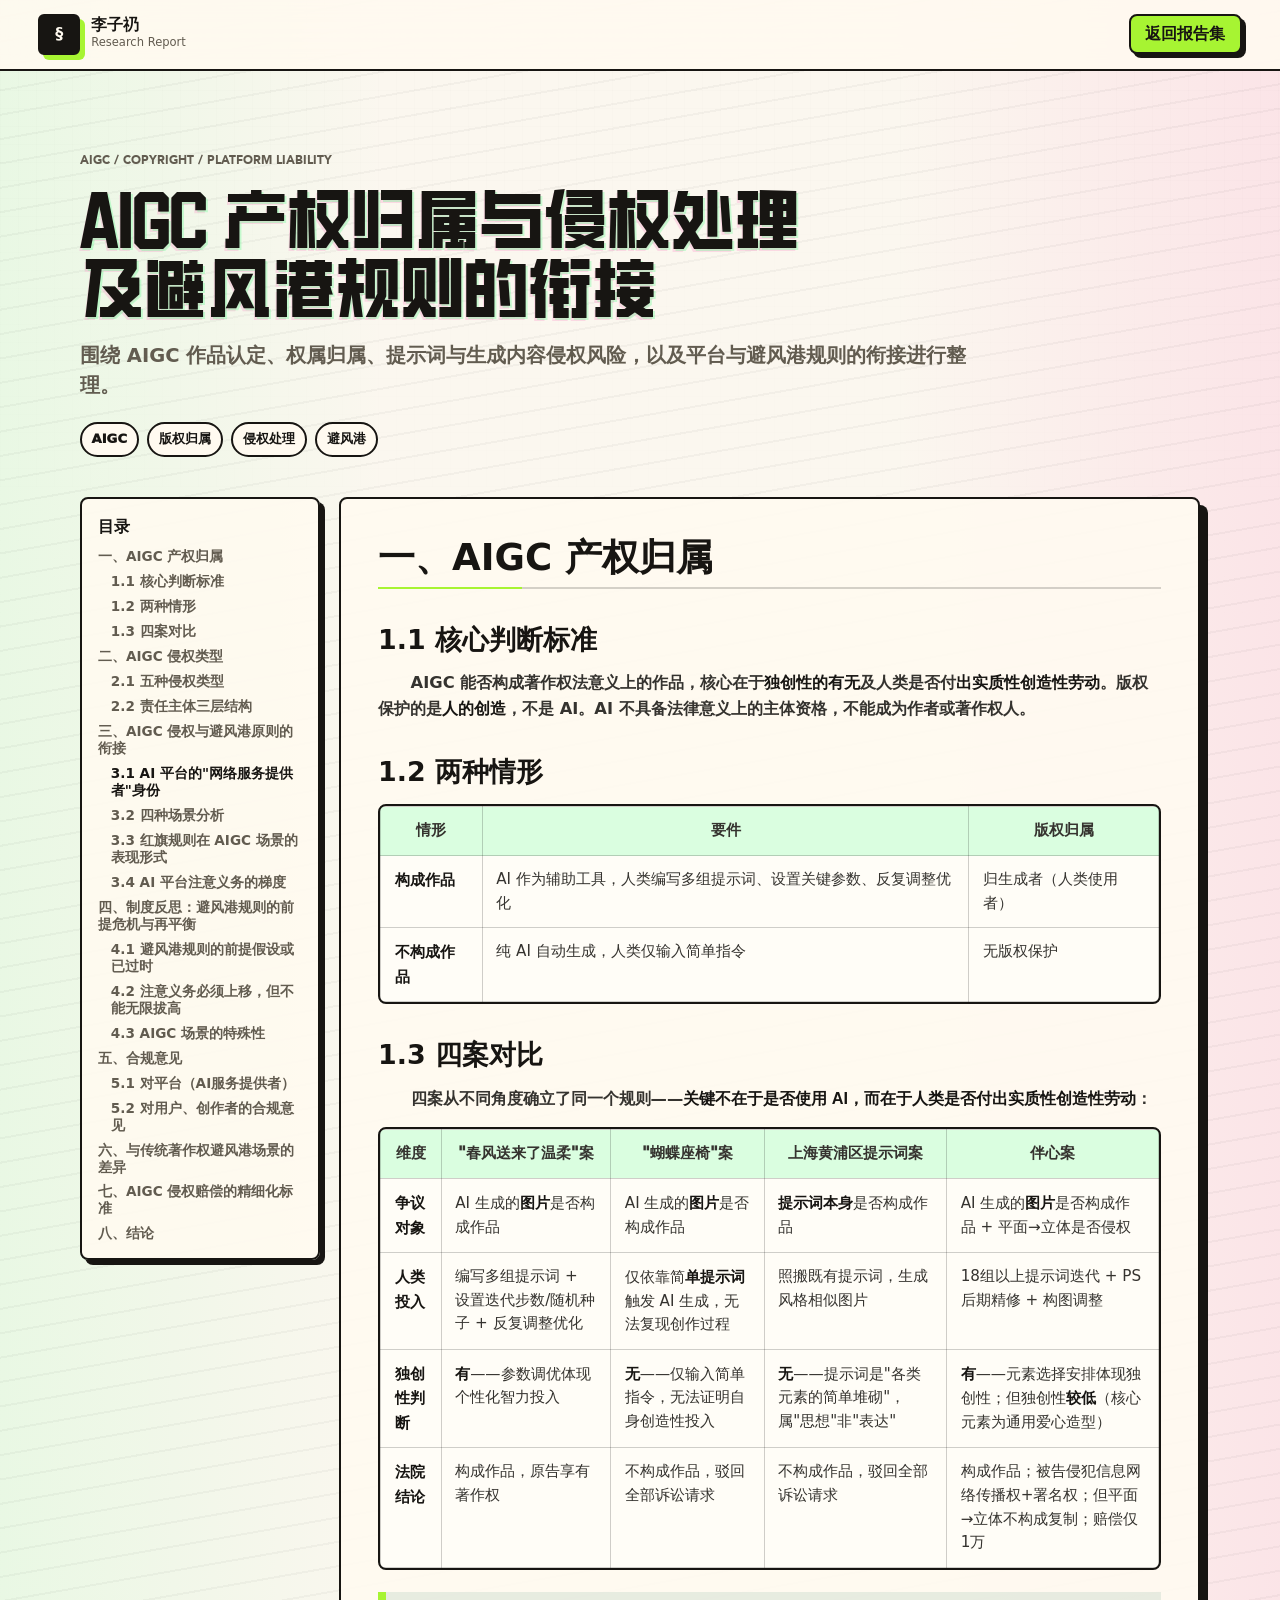
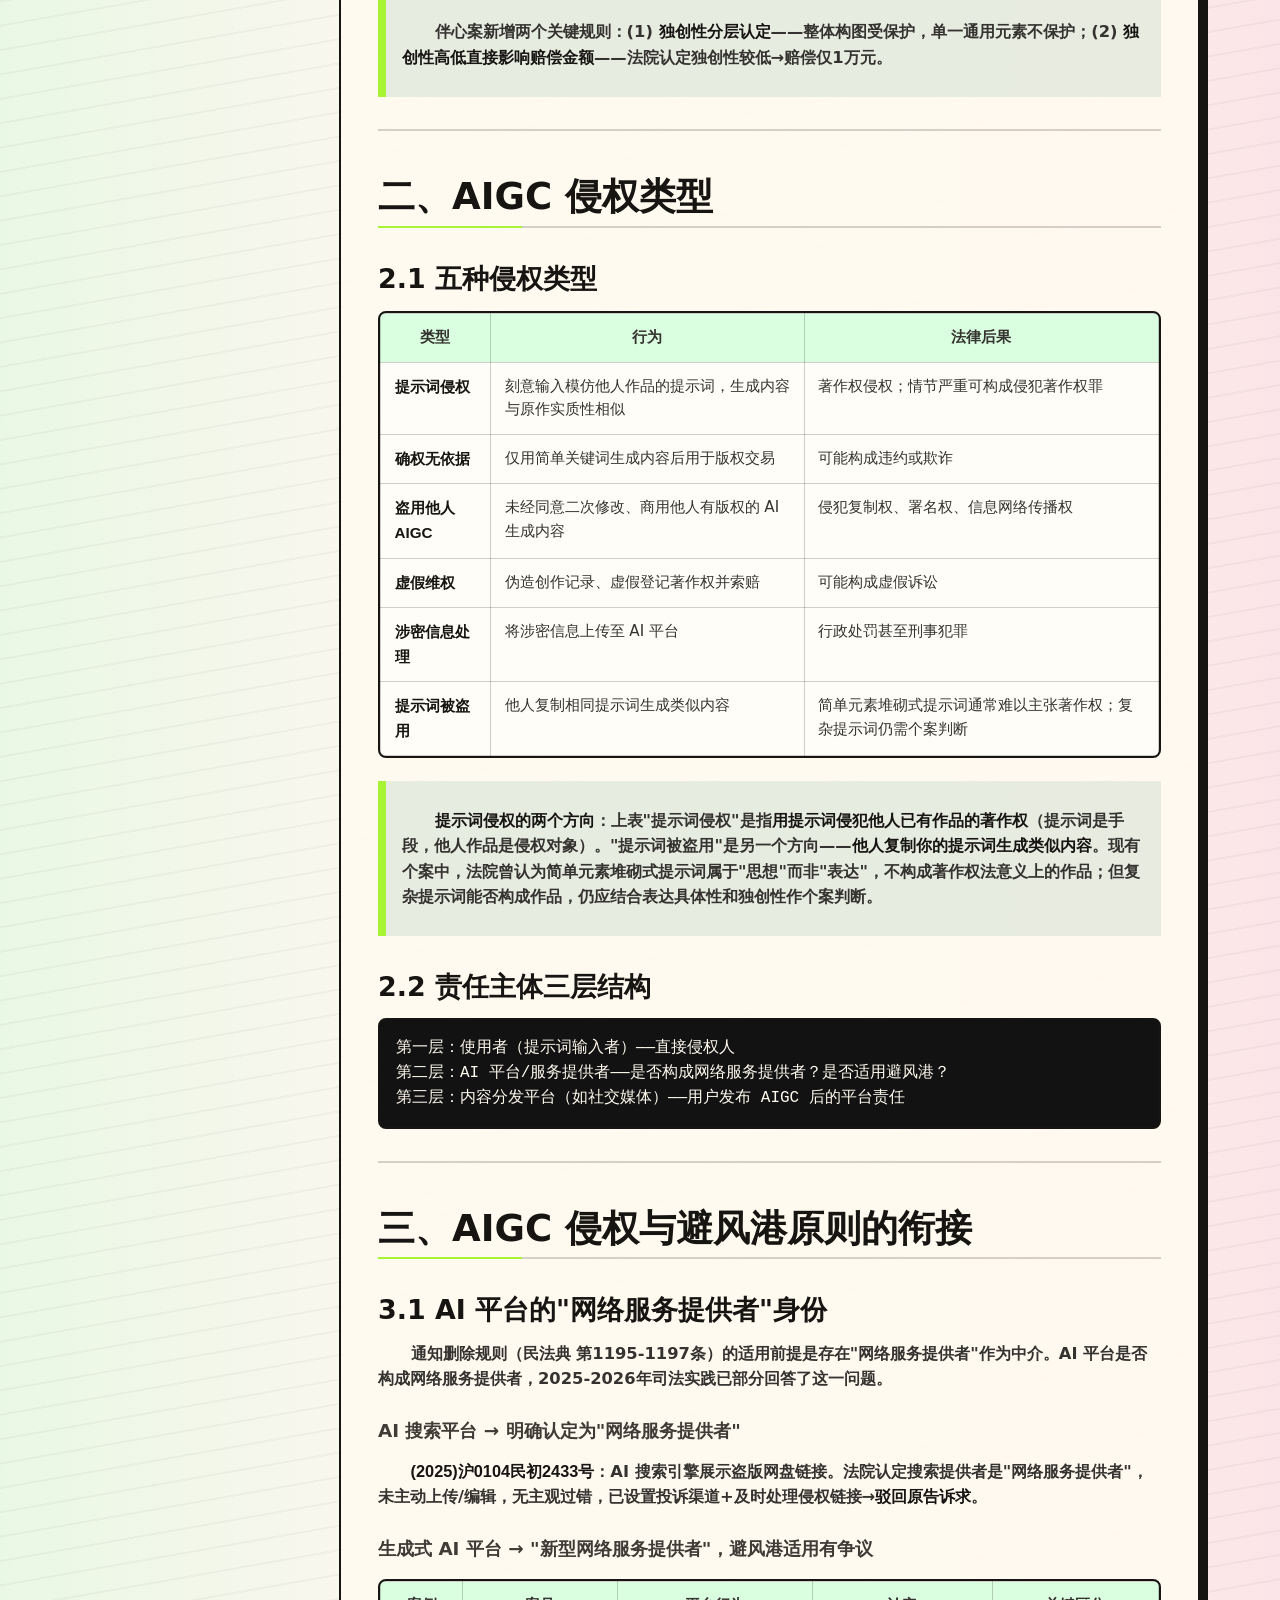
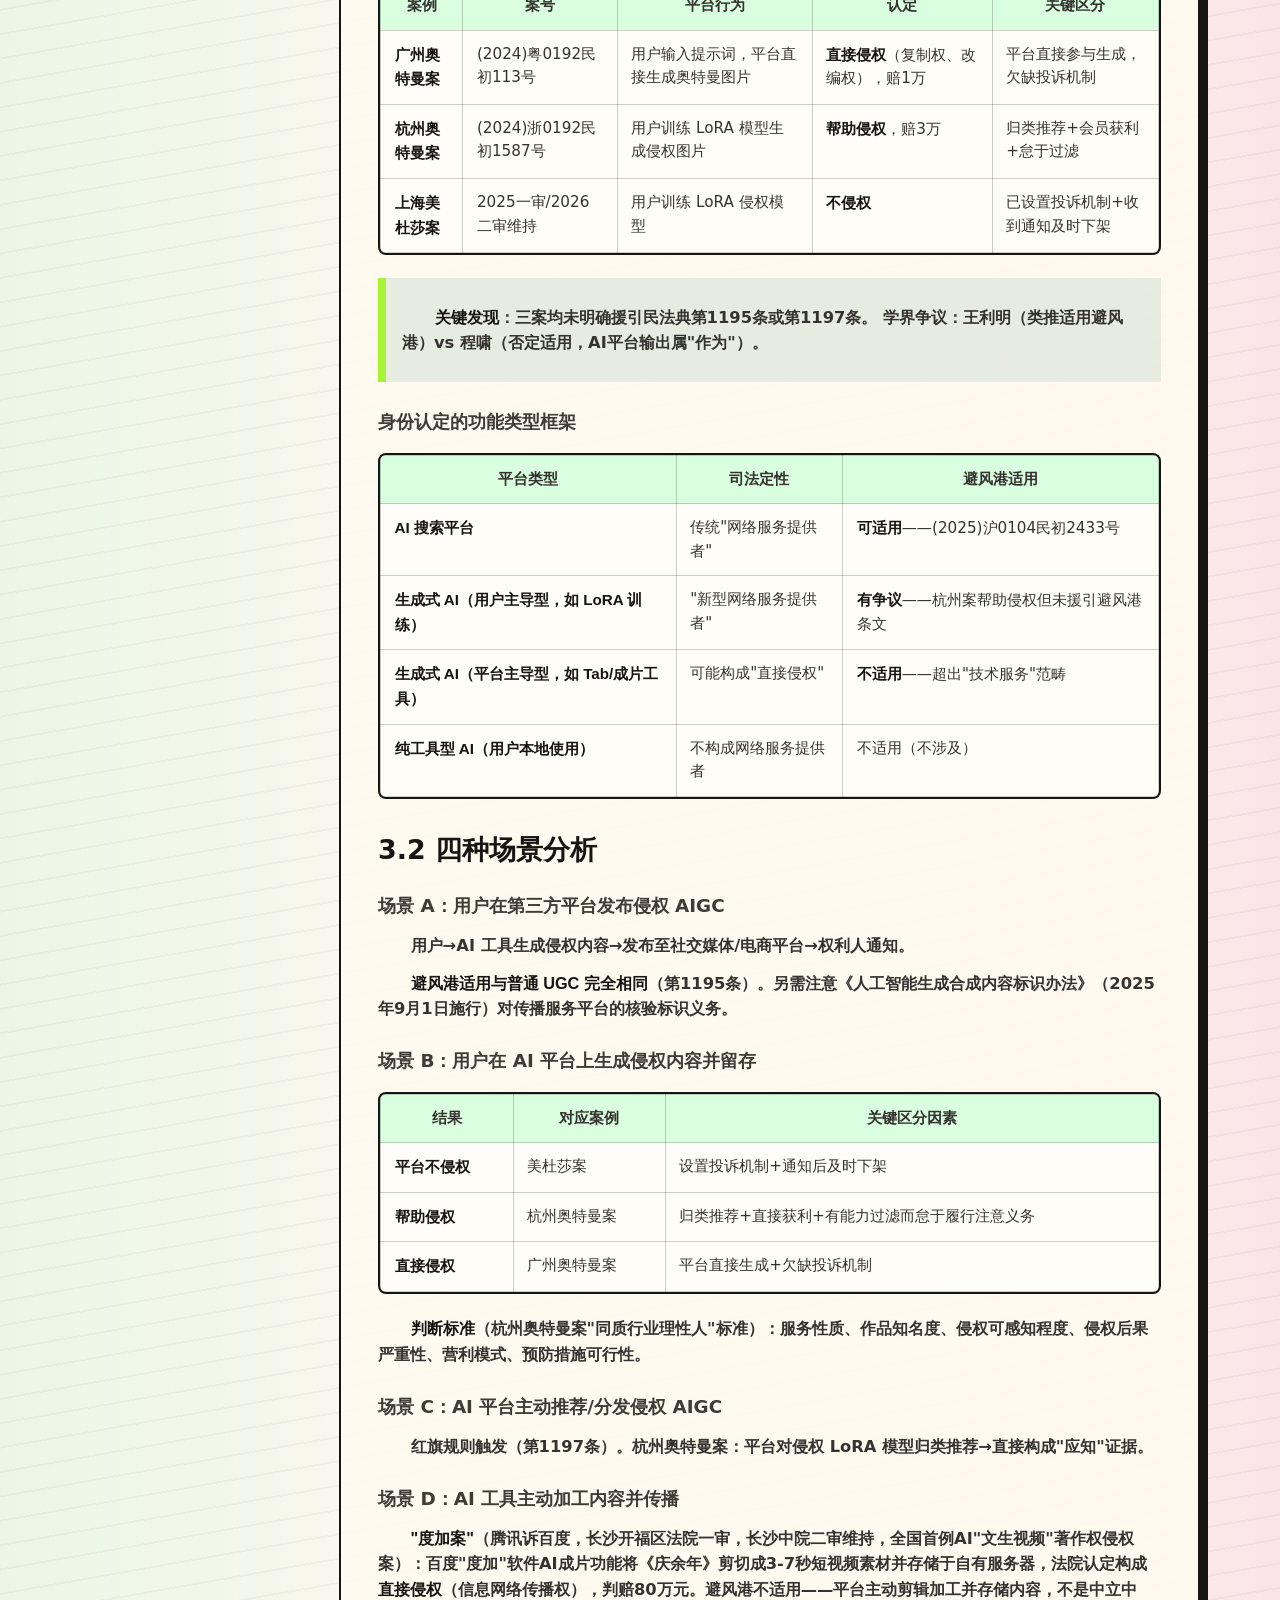
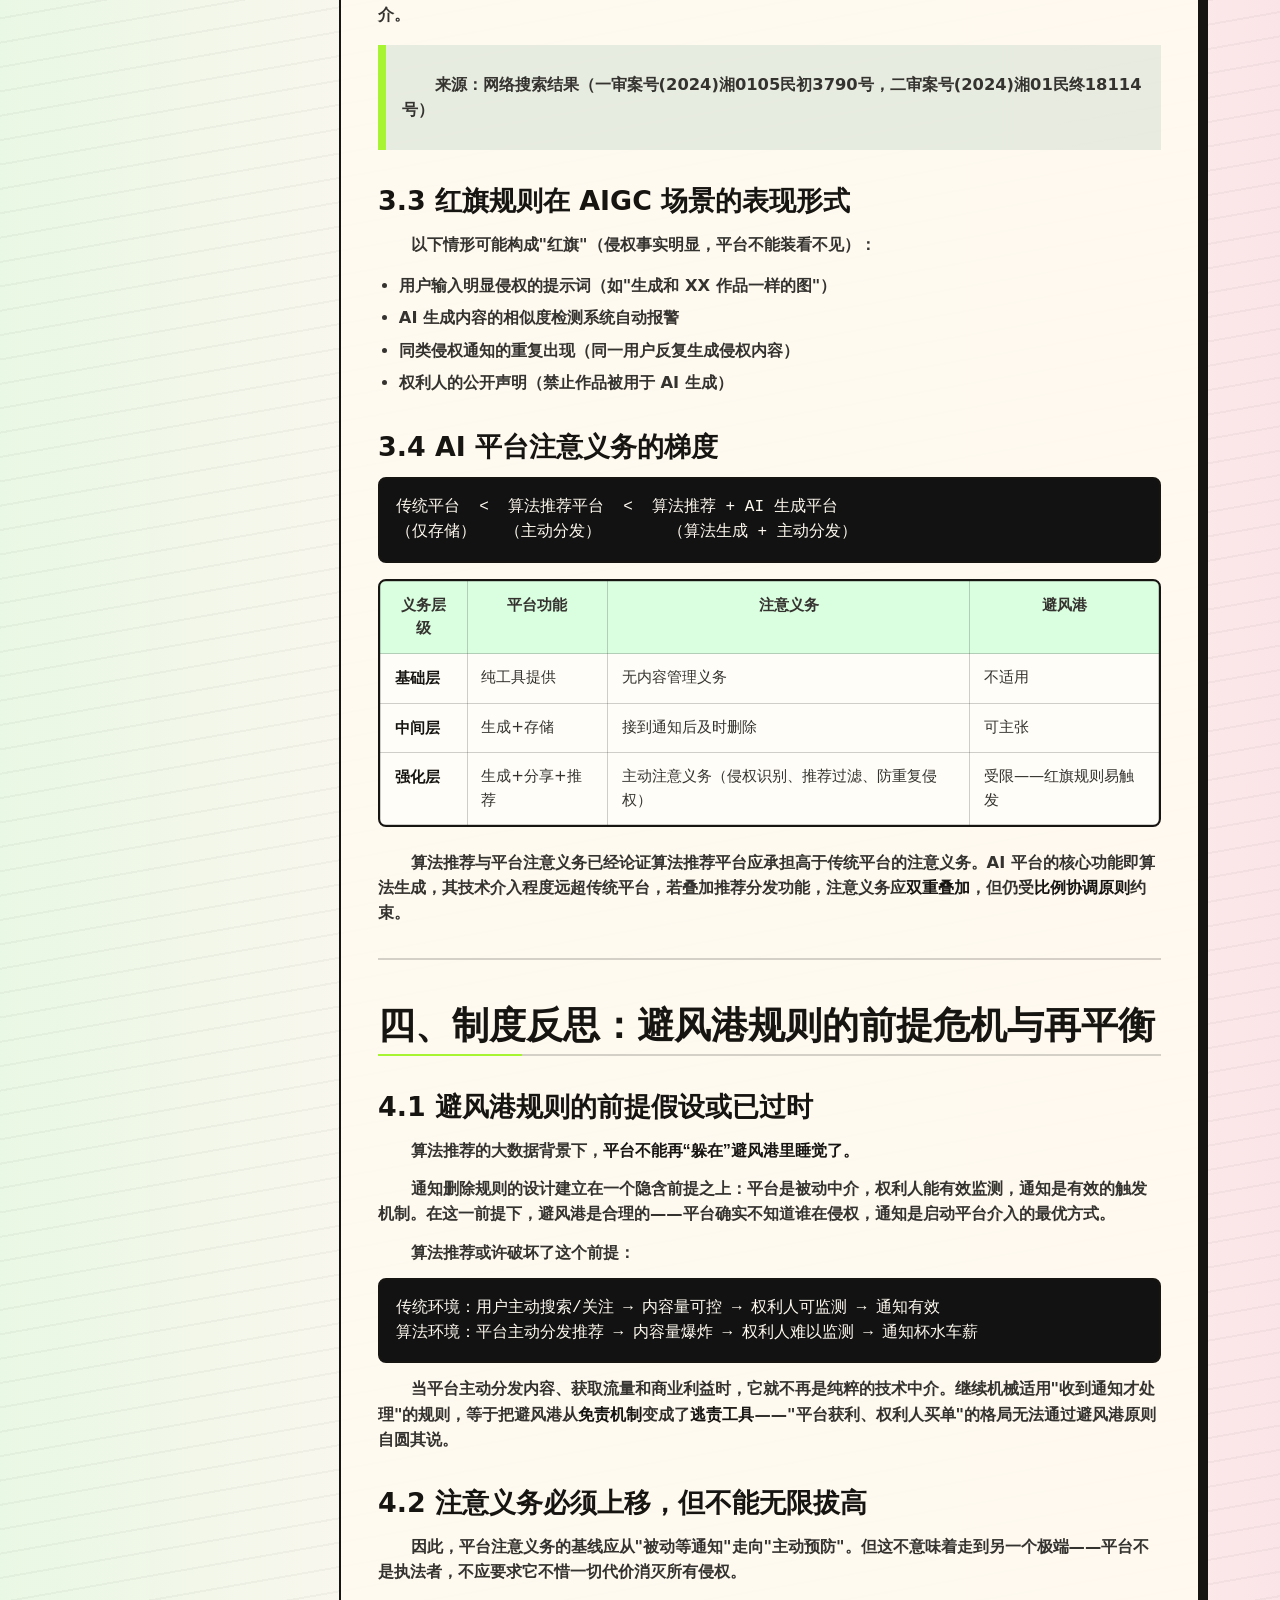
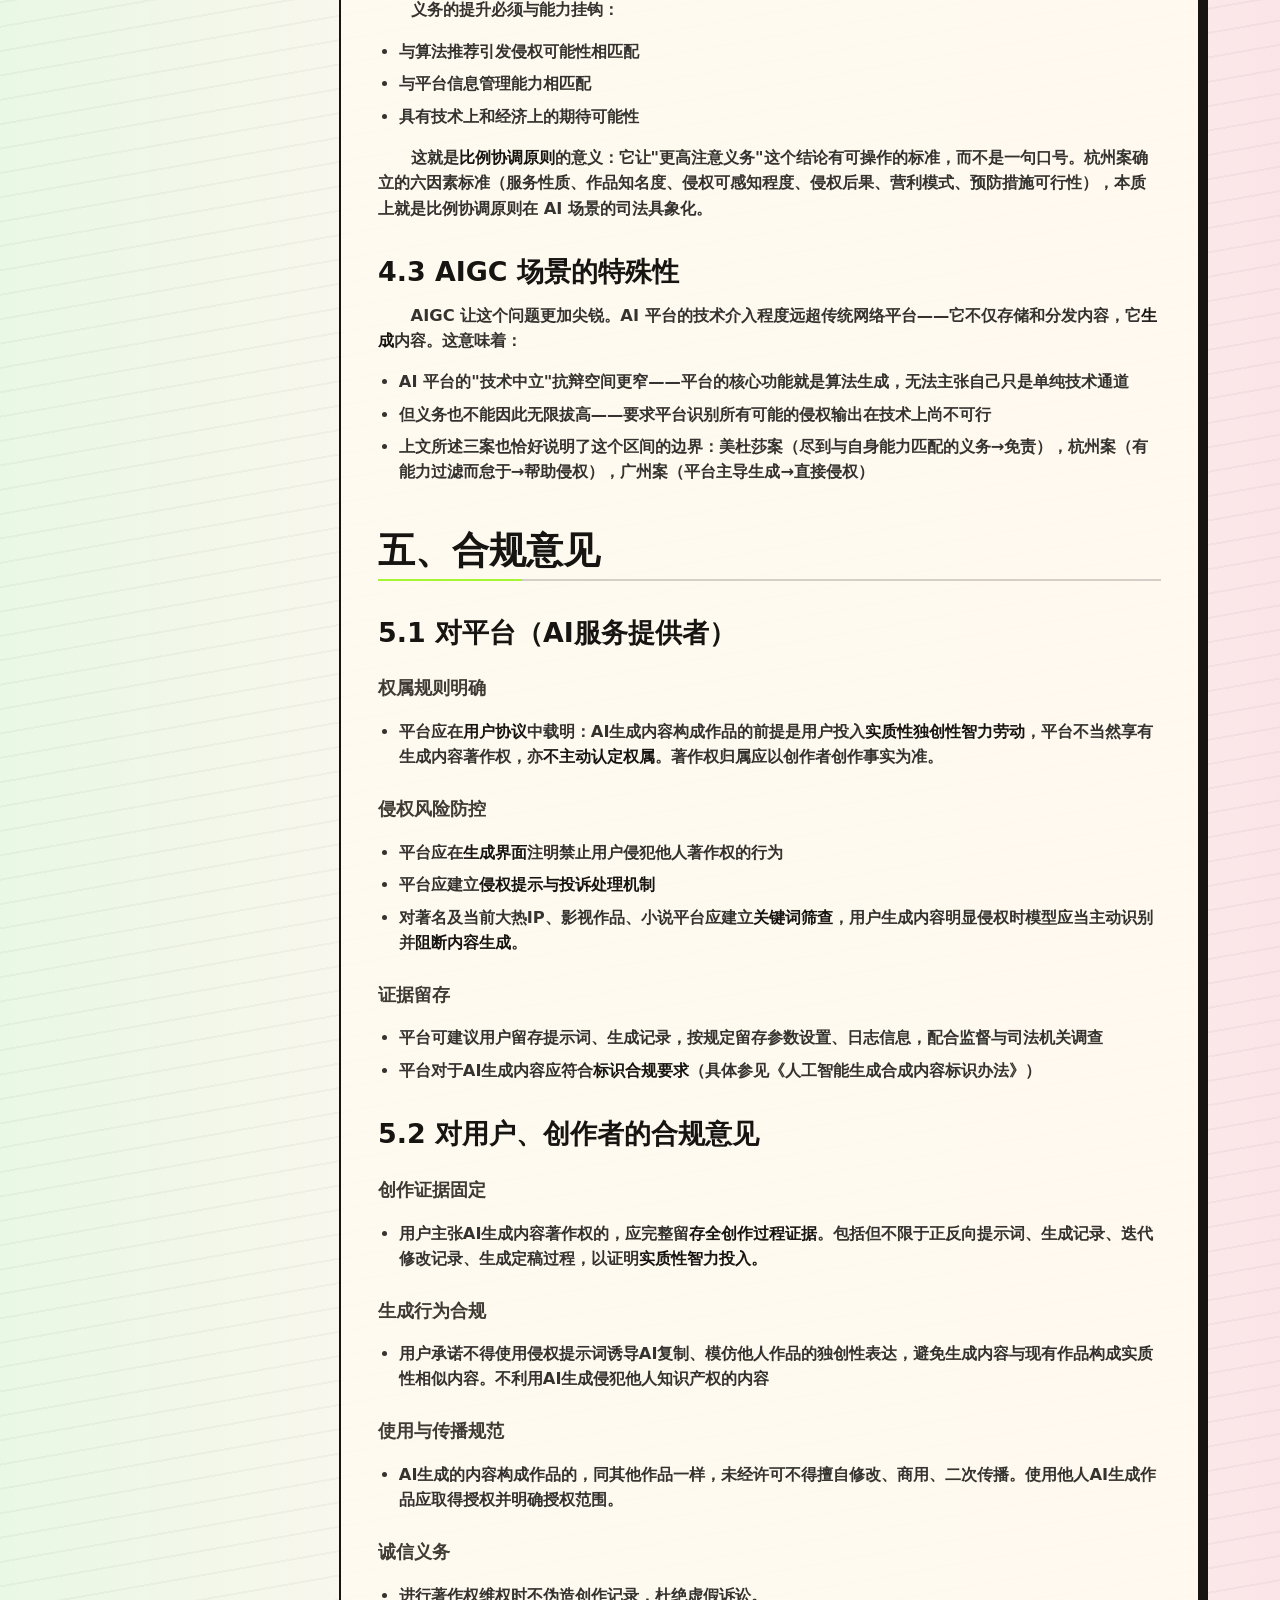
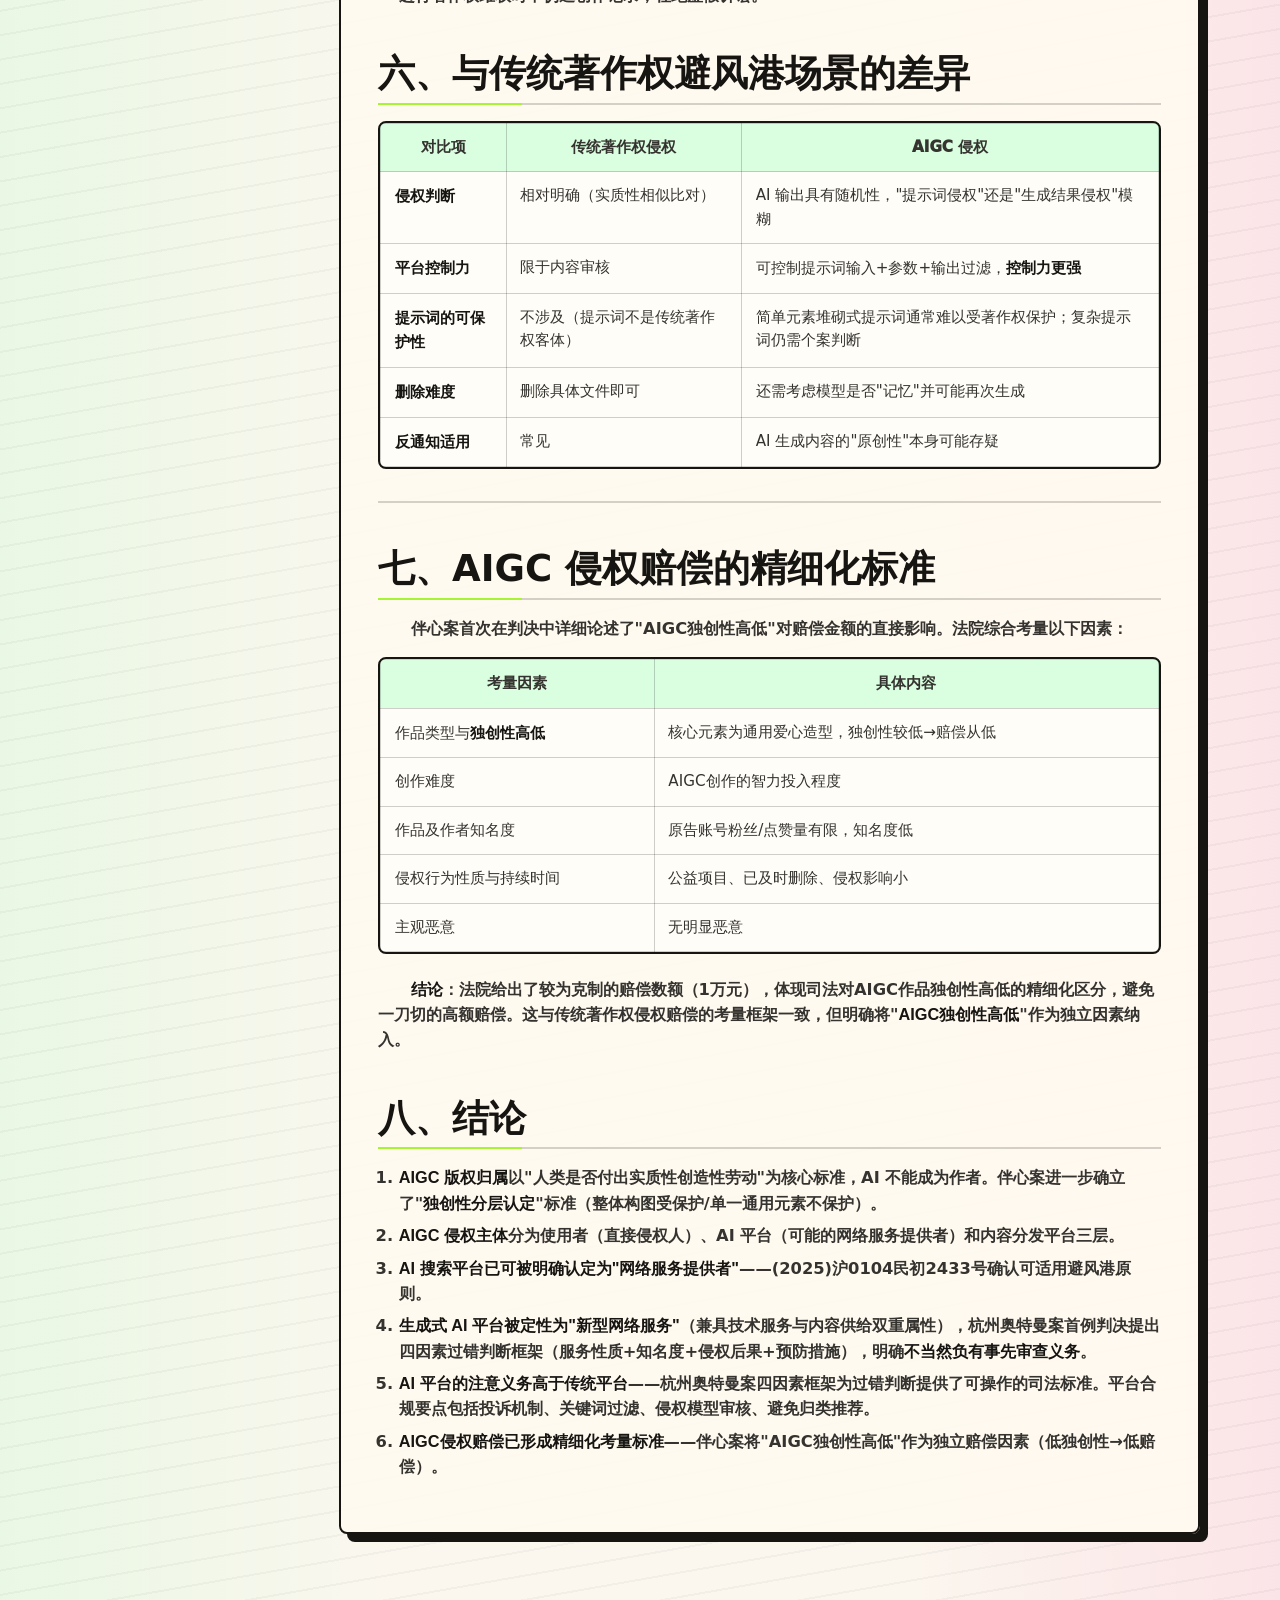
==== commit f67fea9e: "Prepare portfolio website for publishing" ====
--- a/reports/aigc-ownership-safe-harbor.html
+++ b/reports/aigc-ownership-safe-harbor.html
@@ -16,7 +16,7 @@
         <span class="brand-mark">§</span>
         <span>
           <strong>李子礽</strong>
-          <small>Research Demo</small>
+          <small>Research Report</small>
         </span>
       </a>
       <a class="back-link" href="../index.html#reports">返回报告集</a>
--- a/styles.css
+++ b/styles.css
@@ -760,6 +760,10 @@
   line-height: 1.02;
 }
 
+.contact h2 {
+  margin-bottom: 0.55rem;
+}
+
 .section-head p:not(.eyebrow),
 .contact p {
   margin: 0;
@@ -875,6 +879,58 @@
   display: grid;
   grid-template-columns: repeat(6, minmax(0, 1fr));
   gap: 1rem;
+}
+
+.project-group-label {
+  display: flex;
+  grid-column: 1 / -1;
+  align-items: center;
+  gap: 0.7rem;
+  margin-top: 0.25rem;
+  color: var(--ink);
+}
+
+.project-group-label + .project-card {
+  margin-top: 0;
+}
+
+.project-group-label[data-group="research"] {
+  margin-top: 0.65rem;
+}
+
+.project-group-label::after {
+  flex: 1 1 auto;
+  height: 2px;
+  background: rgba(23, 21, 18, 0.18);
+  content: "";
+}
+
+.project-group-label span {
+  display: inline-flex;
+  min-height: 2.1rem;
+  align-items: center;
+  padding: 0.28rem 0.75rem;
+  border: 2px solid var(--ink);
+  border-radius: 999px;
+  color: var(--paper);
+  background: var(--ink);
+  font-family: var(--heading-sans);
+  font-size: 0.96rem;
+  font-weight: 1000;
+  line-height: 1;
+}
+
+.project-group-label small {
+  color: var(--muted);
+  font-family: var(--label);
+  font-size: 0.68rem;
+  font-weight: 900;
+  line-height: 1;
+  text-transform: uppercase;
+}
+
+.project-group-label.hidden {
+  display: none;
 }
 
 .project-card {
@@ -892,8 +948,8 @@
     box-shadow 180ms ease;
 }
 
-.project-card:nth-child(1),
-.project-card:nth-child(2) {
+.project-card:nth-of-type(1),
+.project-card:nth-of-type(2) {
   grid-column: span 3;
 }
 
@@ -1070,19 +1126,14 @@
 
 .featured-report::after {
   position: absolute;
-  right: -7rem;
-  top: -7rem;
-  width: 18rem;
-  height: 18rem;
-  border: 2px dashed rgba(23, 21, 18, 0.22);
-  background:
-    repeating-linear-gradient(
-      -45deg,
-      rgba(49, 92, 255, 0.2) 0 8px,
-      rgba(255, 225, 102, 0.2) 8px 16px
-    );
+  right: 1.1rem;
+  top: 1rem;
+  width: clamp(5.6rem, 11vw, 7.8rem);
+  height: clamp(5.6rem, 11vw, 7.8rem);
+  background: url("./assets/featured-squid.svg") center / contain no-repeat;
   content: "";
-  opacity: 0.9;
+  opacity: 0.96;
+  transform: none;
 }
 
 .featured-report .eyebrow,
@@ -1170,9 +1221,17 @@
   padding: 0 0.55rem;
   border: 2px solid var(--ink);
   border-radius: 999px;
+  color: var(--paper);
   background: var(--accent);
   font-size: 0.75rem;
   font-weight: 950;
+  paint-order: stroke fill;
+  -webkit-text-stroke: 1.4px var(--ink);
+  text-shadow:
+    1px 0 0 var(--ink),
+    -1px 0 0 var(--ink),
+    0 1px 0 var(--ink),
+    0 -1px 0 var(--ink);
 }
 
 .report-tag.orange {
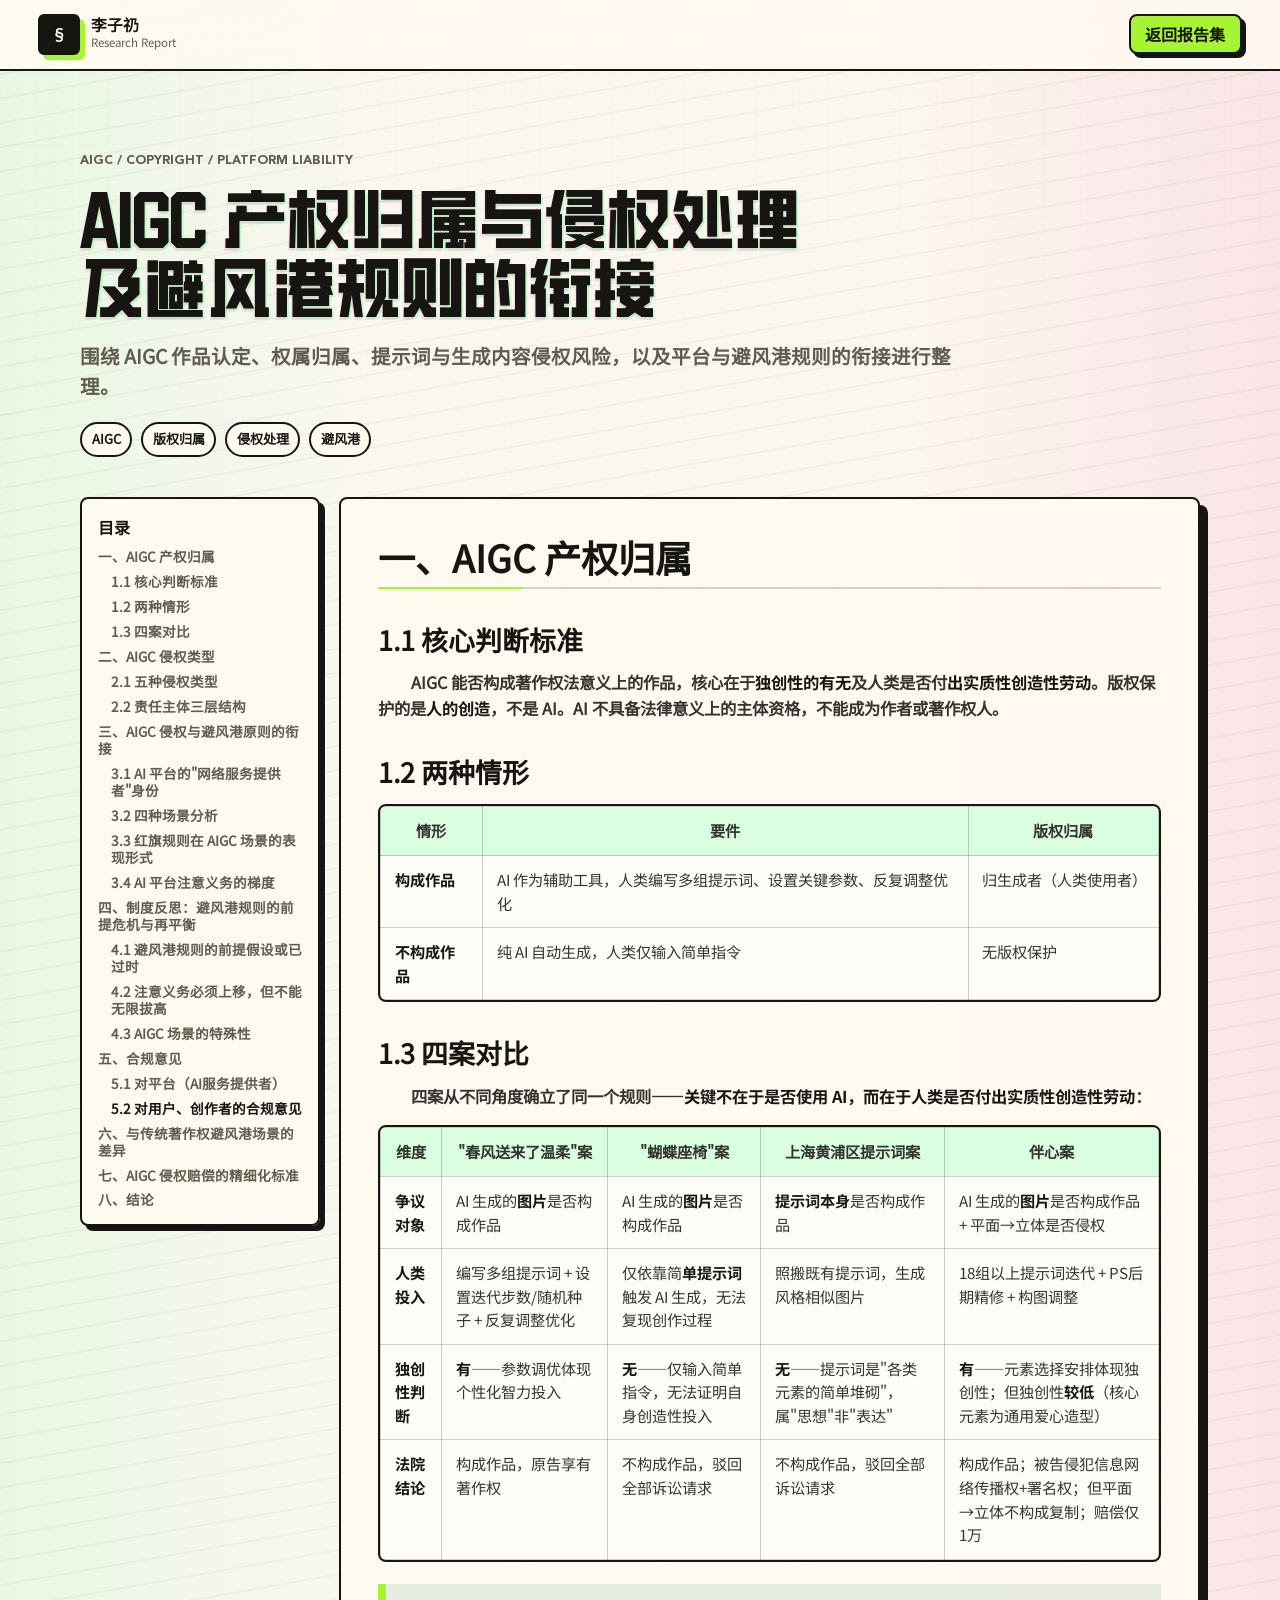
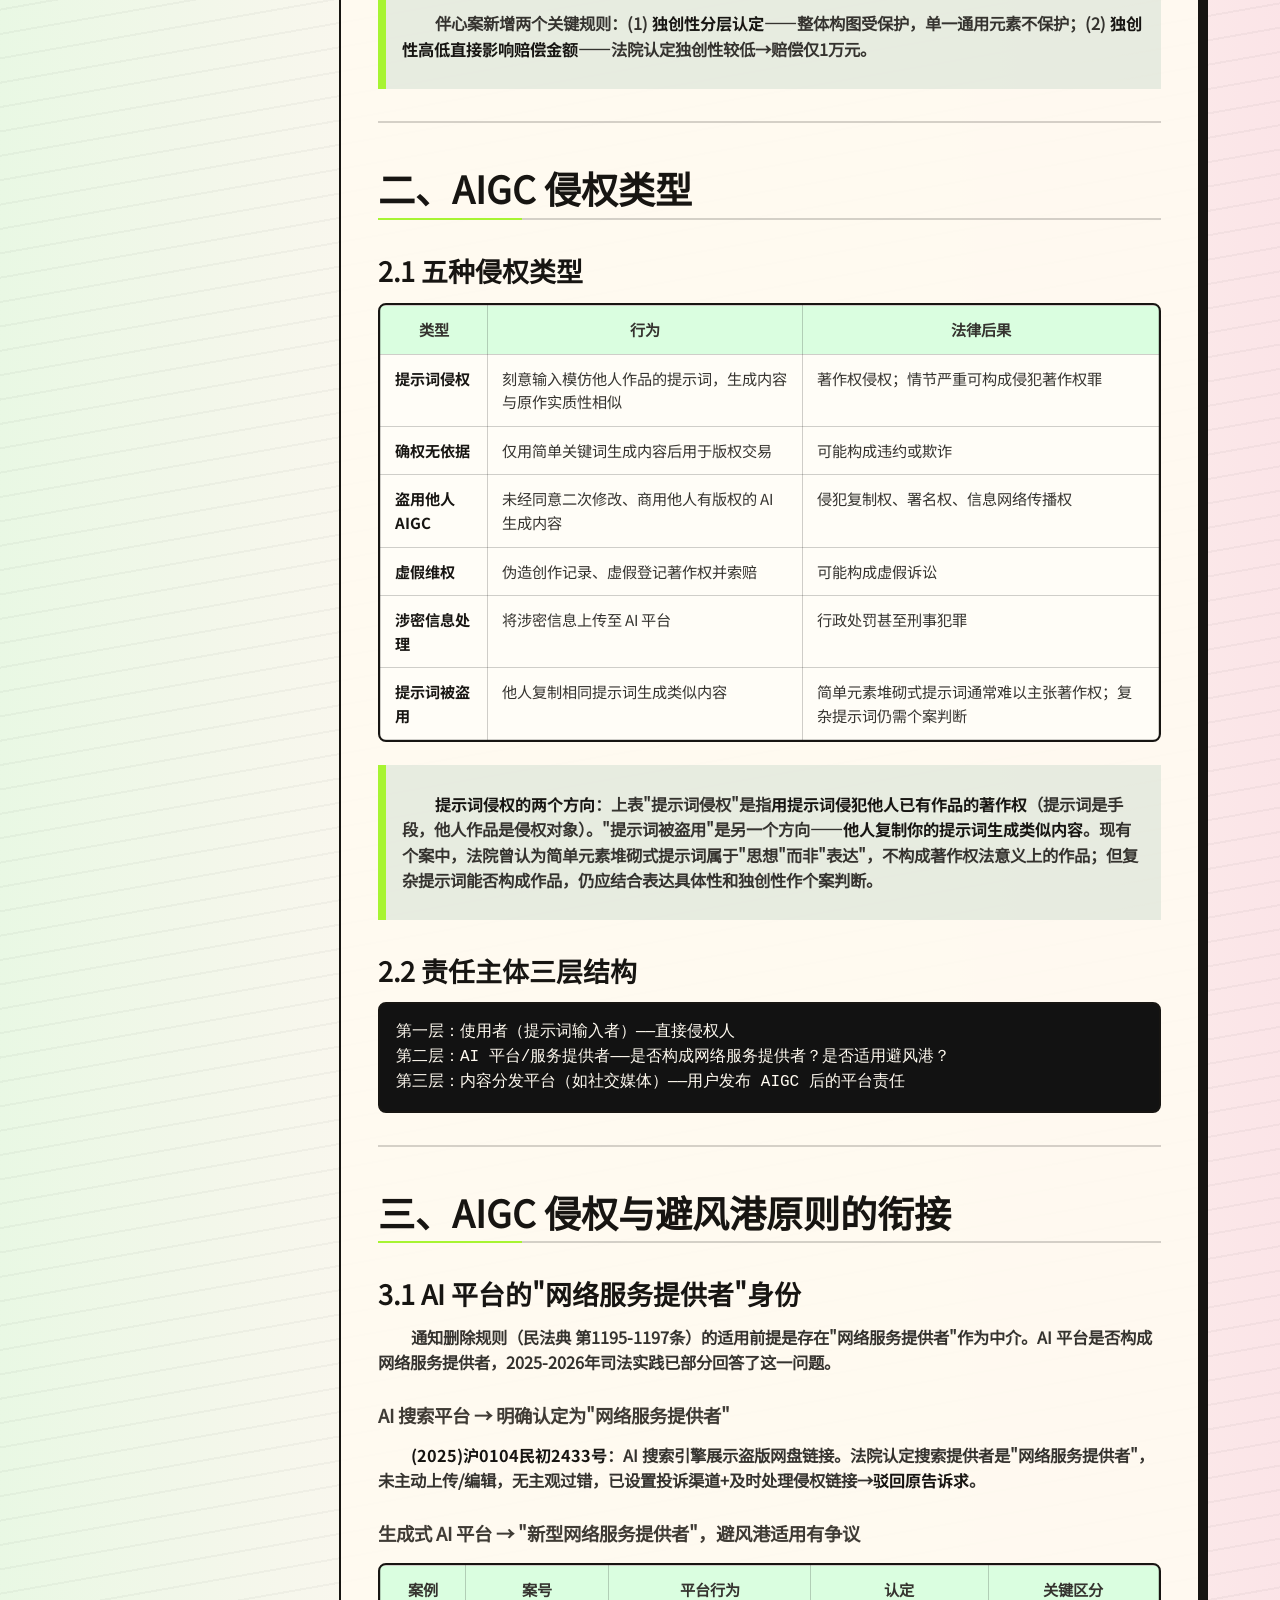
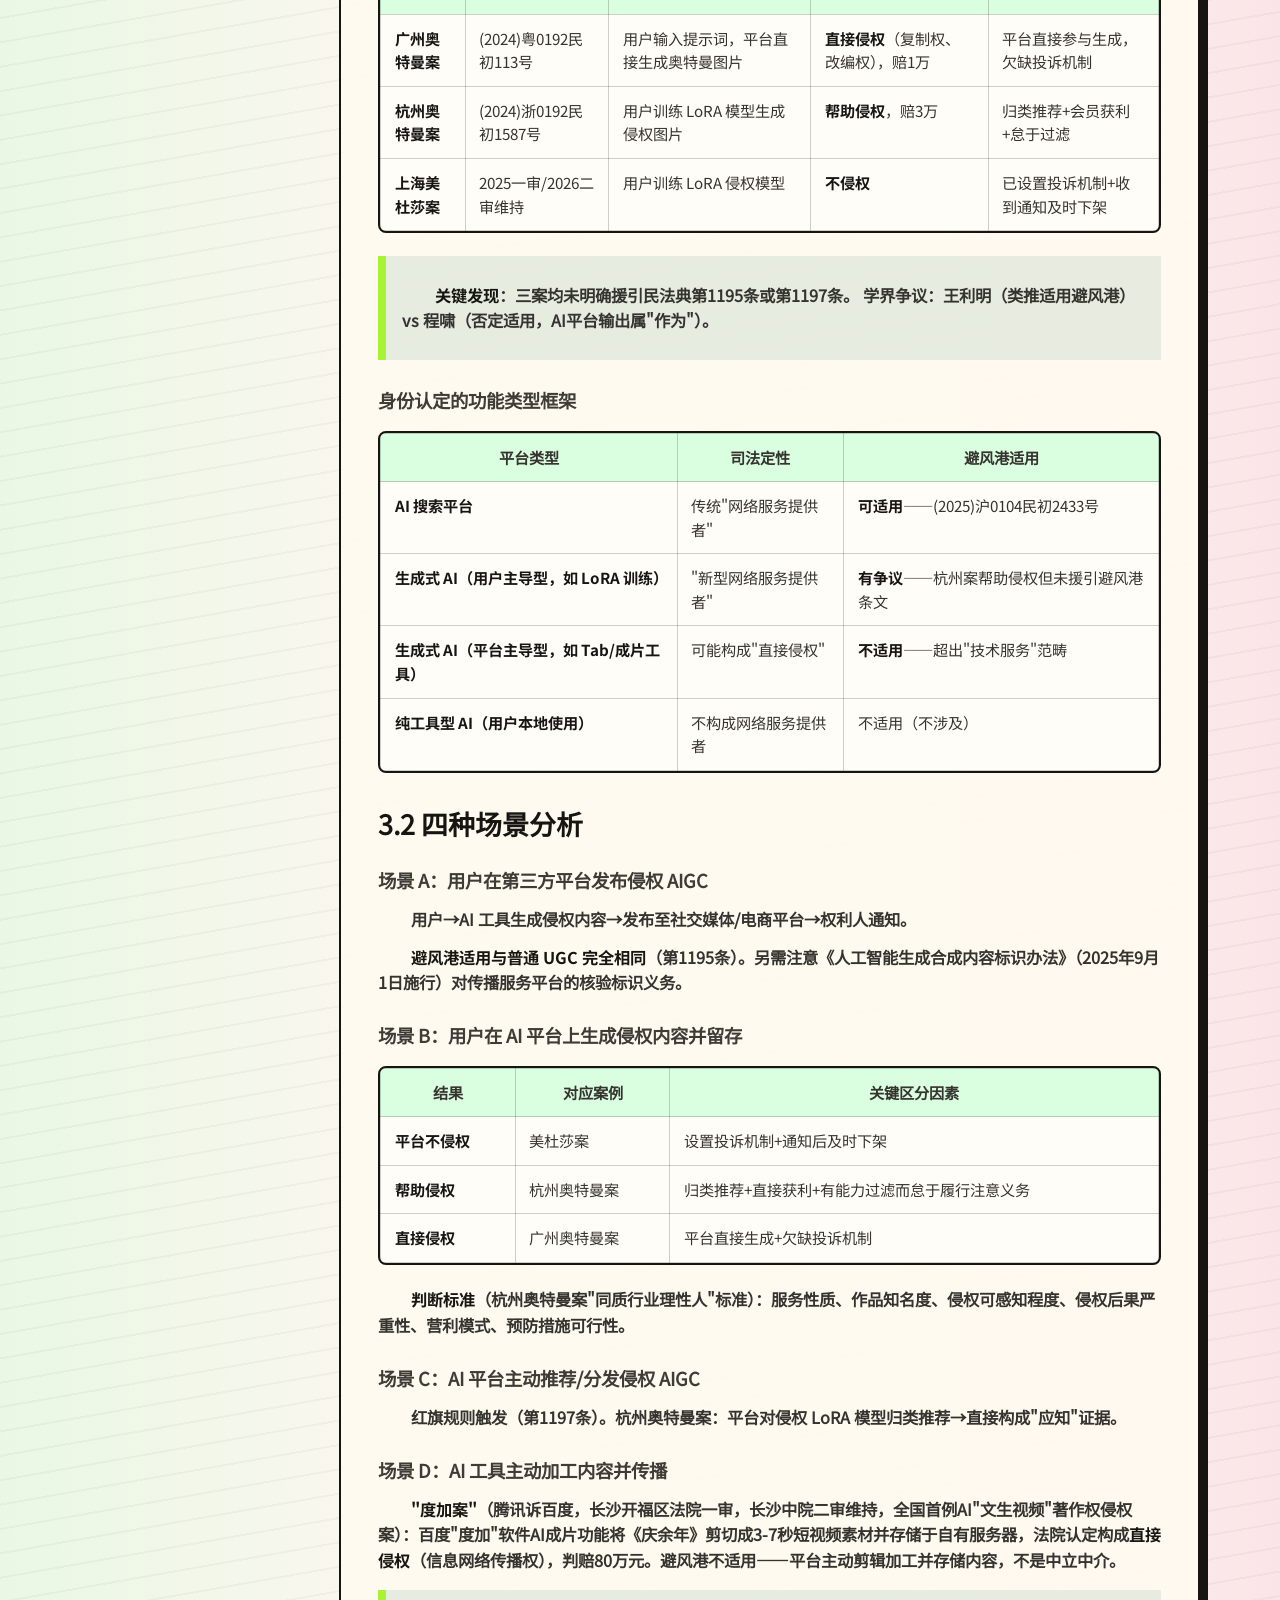
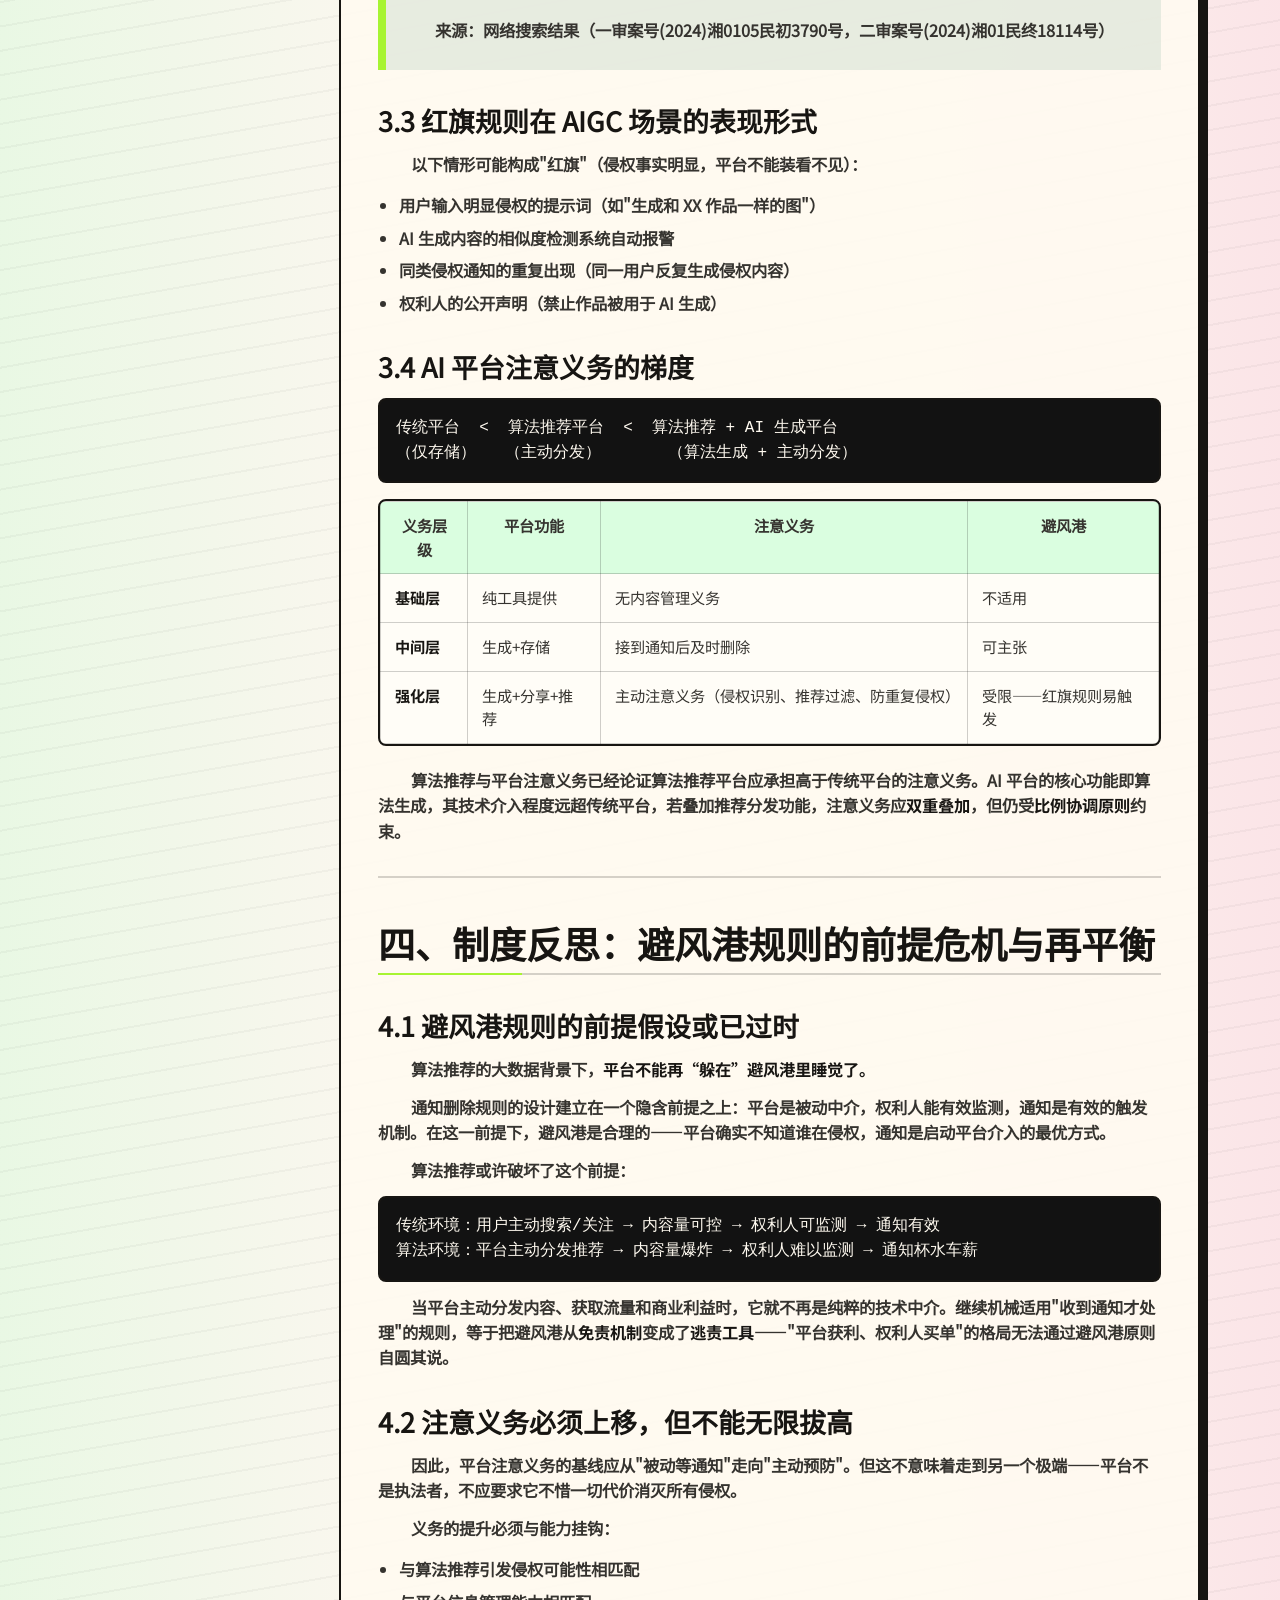
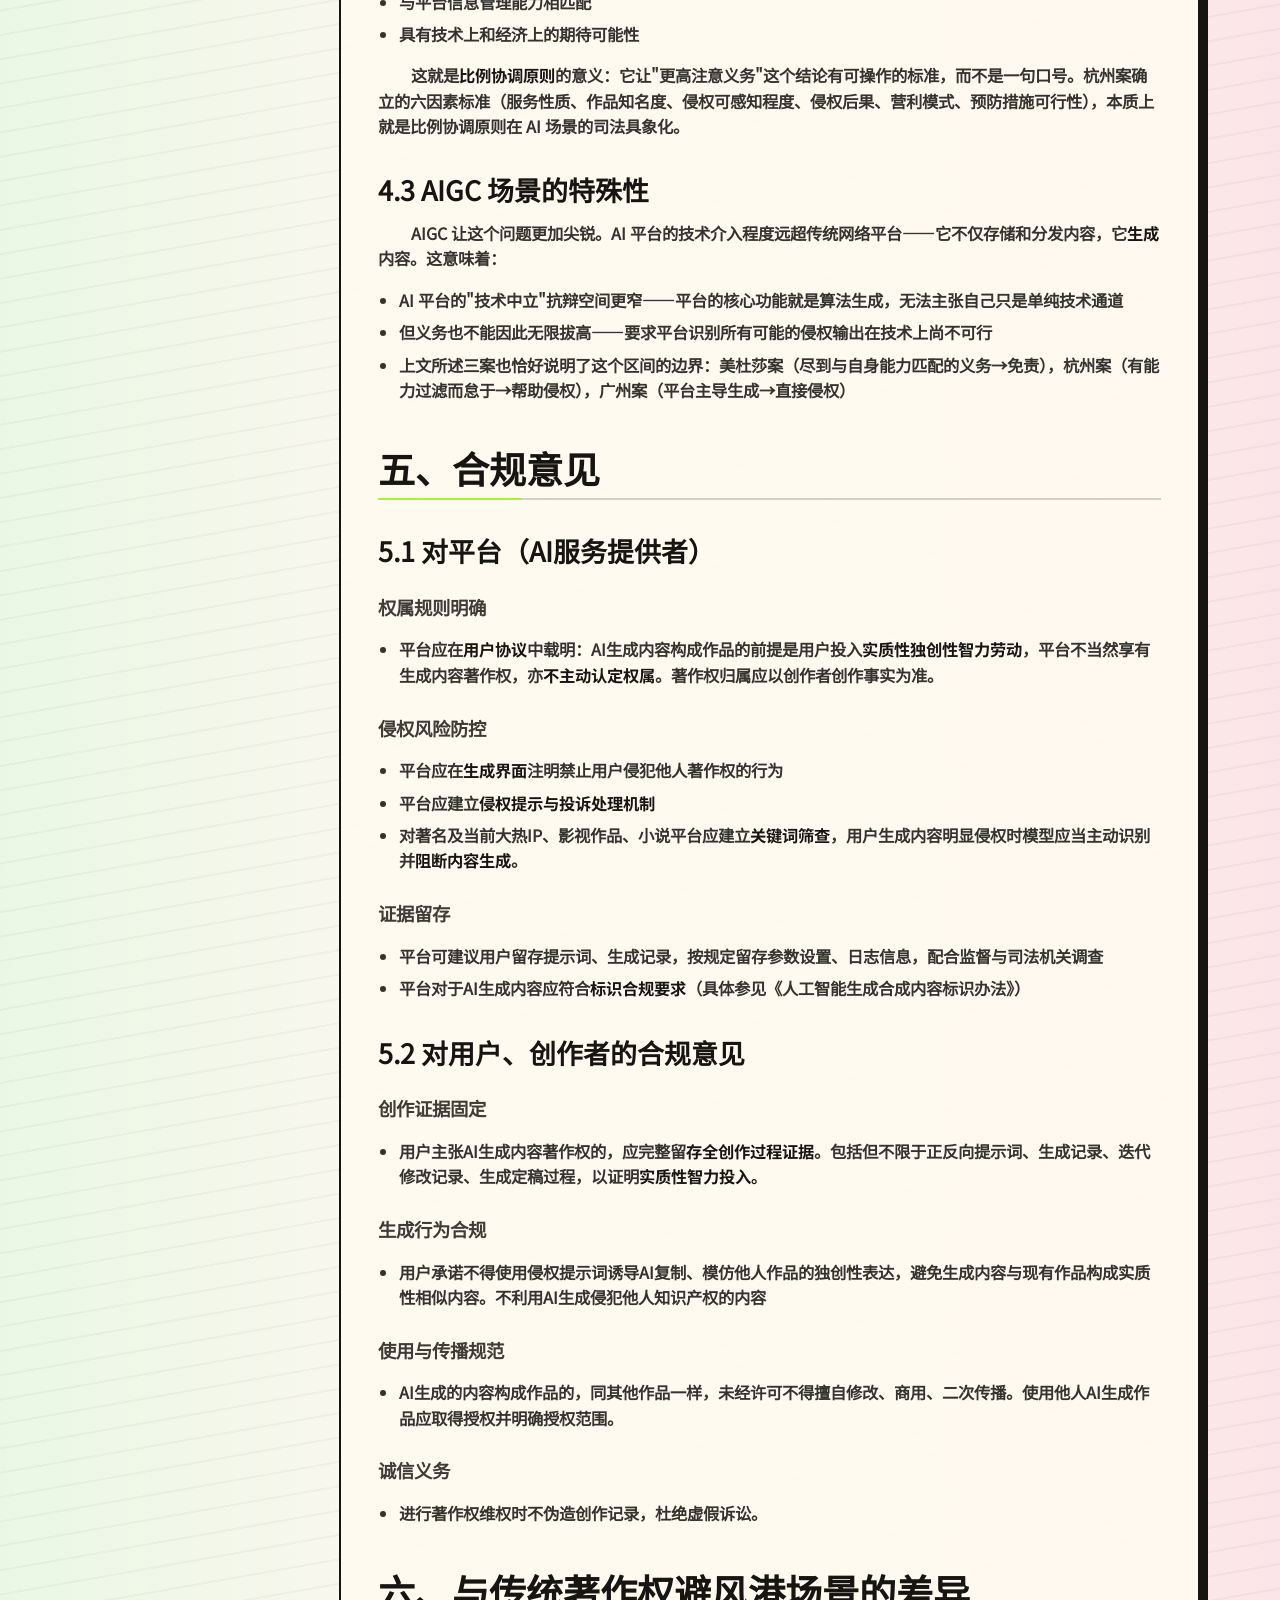
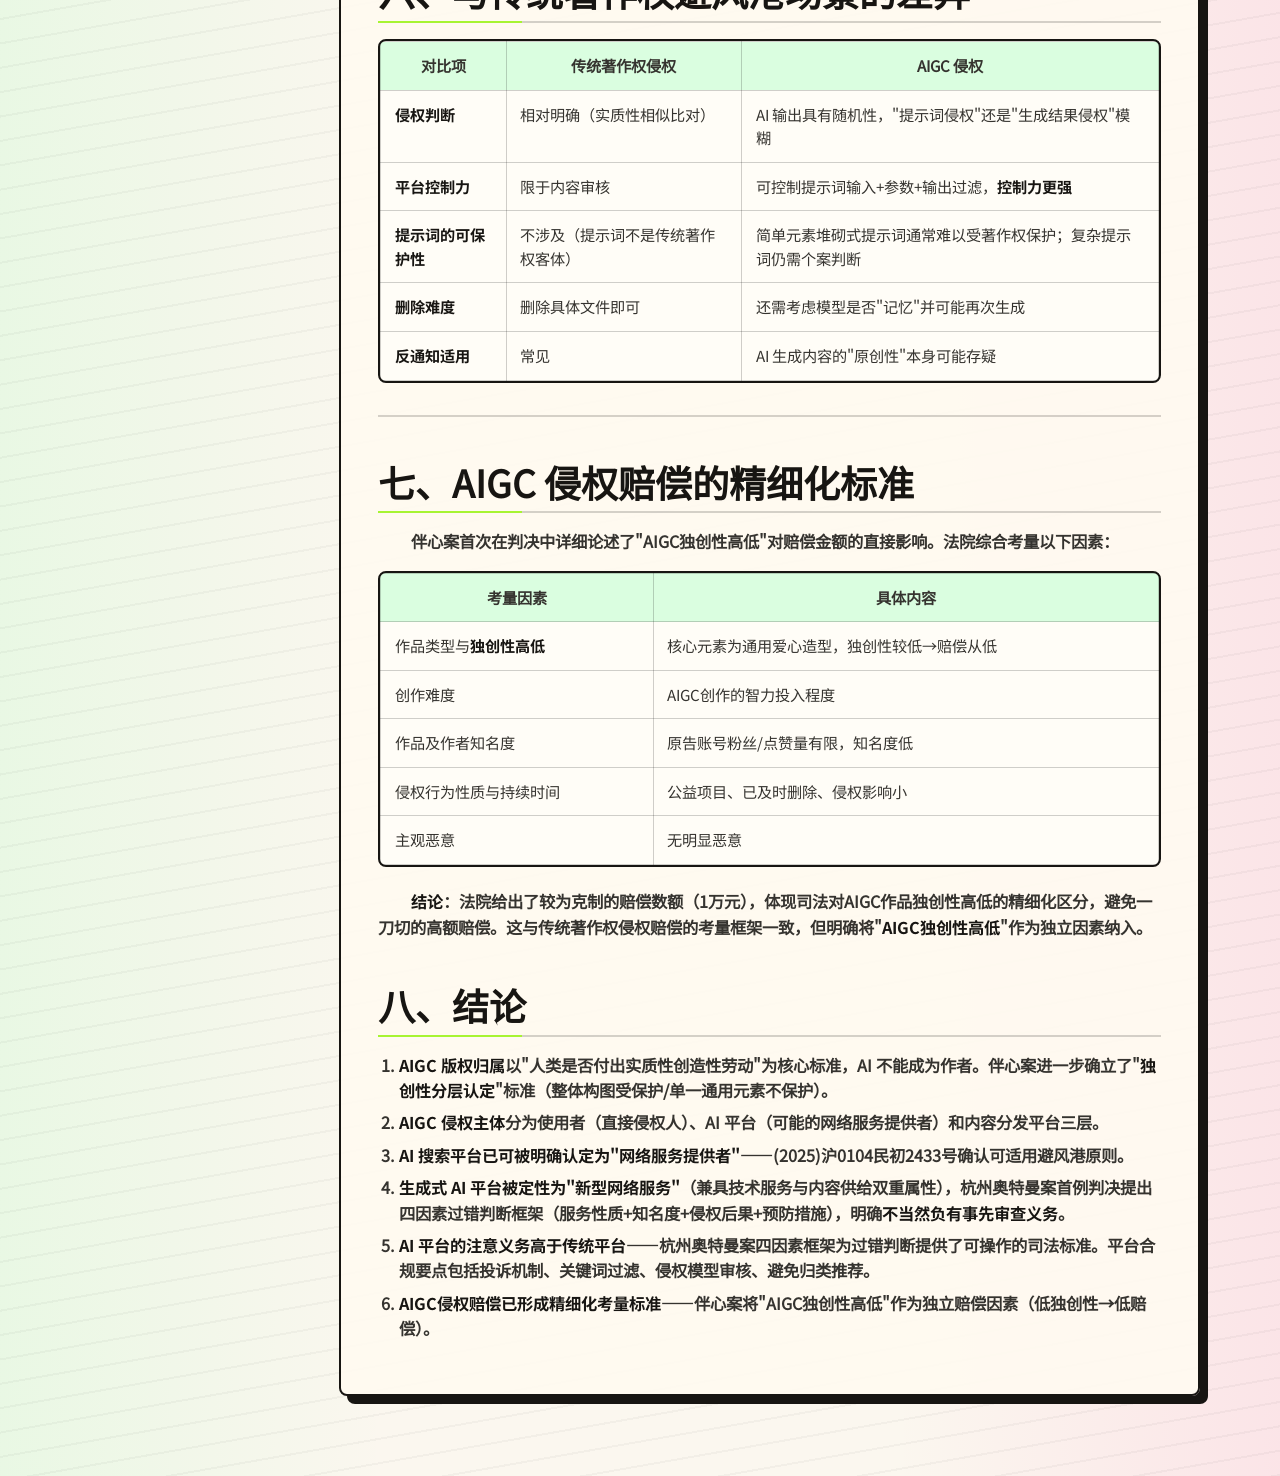
==== commit 028f3ef4: "Optimize webfont loading" ====
--- a/reports/aigc-ownership-safe-harbor.html
+++ b/reports/aigc-ownership-safe-harbor.html
@@ -5,8 +5,12 @@
     <meta name="viewport" content="width=device-width, initial-scale=1" />
     <meta name="description" content="AIGC 产权归属、侵权处理及避风港规则的衔接研究报告，围绕作品认定、提示词侵权、平台责任和通知删除规则展开。" />
     <title>AIGC 产权归属、侵权处理及避风港规则的衔接 | 李子礽研究报告</title>
-    <link rel="stylesheet" href="../styles.css" />
-    <link rel="stylesheet" href="report.css?v=paragraph-indent" />
+    <link rel="preload" href="../assets/fonts/chuangkit-jingang-subset.woff2" as="font" type="font/woff2" crossorigin />
+    <link rel="preload" href="../assets/fonts/source-han-sans-cn-regular-subset.woff2" as="font" type="font/woff2" crossorigin />
+    <link rel="preload" href="../assets/fonts/source-han-sans-cn-bold-subset.woff2" as="font" type="font/woff2" crossorigin />
+    <link rel="preload" href="../assets/fonts/avenir-black-subset.woff2" as="font" type="font/woff2" crossorigin />
+    <link rel="stylesheet" href="../styles.css?v=font-woff2-20260602" />
+    <link rel="stylesheet" href="report.css?v=mobile-20260602" />
   </head>
   <body class="report-page">
     <div class="site-noise" aria-hidden="true"></div>
--- a/styles.css
+++ b/styles.css
@@ -1,6 +1,8 @@
 @font-face {
   font-family: "Chuangkit Jingang";
-  src: url("./assets/fonts/chuangkit-jingang.otf") format("opentype");
+  src:
+    url("./assets/fonts/chuangkit-jingang-subset.woff2") format("woff2"),
+    url("./assets/fonts/chuangkit-jingang.otf") format("opentype");
   font-display: swap;
   font-style: normal;
   font-weight: 400 900;
@@ -8,7 +10,9 @@
 
 @font-face {
   font-family: "Source Han Sans CN Local";
-  src: url("./assets/fonts/source-han-sans-cn-regular.otf") format("opentype");
+  src:
+    url("./assets/fonts/source-han-sans-cn-regular-subset.woff2") format("woff2"),
+    url("./assets/fonts/source-han-sans-cn-regular.otf") format("opentype");
   font-display: swap;
   font-style: normal;
   font-weight: 400;
@@ -16,7 +20,9 @@
 
 @font-face {
   font-family: "Source Han Sans CN Bold Local";
-  src: url("./assets/fonts/source-han-sans-cn-bold.otf") format("opentype");
+  src:
+    url("./assets/fonts/source-han-sans-cn-bold-subset.woff2") format("woff2"),
+    url("./assets/fonts/source-han-sans-cn-bold.otf") format("opentype");
   font-display: swap;
   font-style: normal;
   font-weight: 700;
@@ -24,7 +30,9 @@
 
 @font-face {
   font-family: "Avenir Black Local";
-  src: url("./assets/fonts/avenir-black.ttf") format("truetype");
+  src:
+    url("./assets/fonts/avenir-black-subset.woff2") format("woff2"),
+    url("./assets/fonts/avenir-black.ttf") format("truetype");
   font-display: swap;
   font-style: normal;
   font-weight: 900;
@@ -1579,6 +1587,491 @@
   }
 }
 
+@media (max-width: 760px) {
+  .section-band {
+    width: min(100% - 1.25rem, 1220px);
+  }
+
+  .topbar {
+    gap: 0.55rem;
+    padding: 0.65rem 0.75rem;
+  }
+
+  .brand-mark {
+    width: 2.25rem;
+    height: 2.25rem;
+    box-shadow: 4px 4px 0 var(--accent);
+  }
+
+  .nav-links {
+    gap: 0.2rem;
+    margin-right: -0.75rem;
+    margin-left: -0.75rem;
+    padding: 0 0.75rem 0.1rem;
+    scrollbar-width: none;
+  }
+
+  .nav-links::-webkit-scrollbar {
+    display: none;
+  }
+
+  .nav-links a {
+    flex: 0 0 auto;
+    min-height: 2.15rem;
+    padding: 0 0.68rem;
+    font-size: 0.84rem;
+  }
+
+  .hero {
+    gap: 1.35rem;
+    padding: 2rem 0 1.5rem;
+  }
+
+  .hero-context {
+    font-size: 0.82rem;
+  }
+
+  .hero-name-lockup {
+    align-items: flex-end;
+    gap: 0.5rem;
+  }
+
+  .hero-title-wordmark {
+    flex-basis: 0;
+    min-width: 0;
+    max-width: none;
+  }
+
+  .avatar-id {
+    flex-basis: clamp(3.8rem, 17vw, 4.9rem);
+    width: clamp(3.8rem, 17vw, 4.9rem);
+  }
+
+  .hero-line {
+    margin-top: 1rem;
+    font-size: 0.96rem;
+    line-height: 1.68;
+  }
+
+  .hero-actions {
+    display: grid;
+    grid-template-columns: 1fr;
+    gap: 0.65rem;
+    margin-top: 1.2rem;
+  }
+
+  .btn {
+    width: 100%;
+    min-height: 2.8rem;
+    padding: 0.68rem 0.9rem;
+    box-shadow: 4px 4px 0 var(--ink);
+  }
+
+  .quick-stats {
+    grid-template-columns: repeat(2, minmax(0, 1fr));
+    gap: 0.55rem;
+    margin-top: 1.25rem;
+  }
+
+  .quick-stats div {
+    grid-column: auto;
+    min-height: auto;
+    padding: 0.7rem;
+  }
+
+  .quick-stats div:nth-child(4),
+  .quick-stats div:nth-child(5) {
+    grid-column: 1 / -1;
+  }
+
+  .quick-stats strong {
+    font-size: clamp(1.28rem, 8vw, 1.68rem);
+  }
+
+  .quick-stats span {
+    font-size: 0.78rem;
+    line-height: 1.36;
+  }
+
+  .hero-visual {
+    min-height: 20.5rem;
+    box-shadow: 7px 7px 0 var(--ink);
+  }
+
+  .hero-visual::before {
+    inset: 0.8rem;
+  }
+
+  .ink-field {
+    inset: 0.75rem -0.9rem 0;
+    width: calc(100% + 1.8rem);
+    height: calc(100% - 0.75rem);
+  }
+
+  .case-ticket {
+    right: 0.85rem;
+    bottom: 1rem;
+    left: 0.85rem;
+    width: auto;
+    padding: 0.78rem;
+    box-shadow: 5px 5px 0 var(--pink);
+  }
+
+  .case-ticket strong {
+    font-size: 1.02rem;
+  }
+
+  .case-ticket p {
+    font-size: 0.78rem;
+  }
+
+  .floating-badge {
+    width: 3.25rem;
+    height: 3.25rem;
+    font-size: 0.74rem;
+    box-shadow: 4px 4px 0 var(--ink);
+  }
+
+  .badge-a {
+    top: 9%;
+    right: 12%;
+  }
+
+  .badge-b {
+    left: 5%;
+    top: 38%;
+  }
+
+  .badge-c {
+    left: 18%;
+    bottom: 12%;
+  }
+
+  .race-divider {
+    height: 1.45rem;
+    background:
+      repeating-linear-gradient(
+        112deg,
+        var(--ink) 0 1.25rem,
+        #fff 1.25rem 2.5rem
+      );
+  }
+
+  .proof-strip {
+    gap: 0.75rem;
+    padding-top: 0.8rem;
+  }
+
+  .proof-card {
+    min-height: auto;
+    padding: 0.9rem;
+    box-shadow: 5px 5px 0 var(--ink);
+  }
+
+  .proof-card h2 {
+    font-size: clamp(1.45rem, 8.5vw, 1.85rem);
+  }
+
+  .proof-card h3 {
+    font-size: 1.12rem;
+  }
+
+  .proof-card p {
+    font-size: 0.9rem;
+  }
+
+  .bridge,
+  .projects,
+  .reports,
+  .profile,
+  .contact {
+    padding-top: 2.25rem;
+    padding-bottom: 2.25rem;
+  }
+
+  .section-head {
+    gap: 0.45rem;
+    margin-bottom: 1rem;
+  }
+
+  .section-head h2,
+  .contact h2 {
+    font-size: clamp(2.05rem, 13vw, 2.6rem);
+    line-height: 1.05;
+  }
+
+  .section-head p:not(.eyebrow),
+  .contact p {
+    font-size: 0.96rem;
+    line-height: 1.6;
+  }
+
+  .filterbar {
+    flex-wrap: nowrap;
+    gap: 0.45rem;
+    margin: 1.1rem -0.65rem 1rem;
+    overflow-x: auto;
+    padding: 0 0.65rem 0.12rem;
+    scrollbar-width: none;
+  }
+
+  .filterbar::-webkit-scrollbar {
+    display: none;
+  }
+
+  .filter {
+    flex: 0 0 auto;
+    min-height: 2.35rem;
+    padding: 0 0.8rem;
+    font-size: 0.92rem;
+  }
+
+  .bridge-card {
+    min-height: auto;
+    grid-template-columns: 2.8rem minmax(0, 1fr);
+    gap: 0.65rem;
+    padding: 0.78rem 0.82rem;
+    box-shadow: 5px 5px 0 var(--ink);
+  }
+
+  .bridge-card span {
+    width: 2.45rem;
+    height: 2.45rem;
+    font-size: 0.9rem;
+  }
+
+  .bridge-card h3 {
+    font-size: 1.18rem;
+  }
+
+  .bridge-card p {
+    font-size: 0.9rem;
+    line-height: 1.5;
+  }
+
+  .project-grid {
+    gap: 0.8rem;
+  }
+
+  .project-group-label {
+    align-items: flex-start;
+    flex-wrap: wrap;
+    gap: 0.42rem;
+  }
+
+  .project-group-label::after {
+    display: none;
+  }
+
+  .project-group-label small {
+    flex-basis: 100%;
+    padding-left: 0.15rem;
+  }
+
+  .project-card,
+  .project-card:nth-of-type(1),
+  .project-card:nth-of-type(2) {
+    grid-column: 1 / -1;
+    min-height: auto;
+    padding: 0.95rem;
+    box-shadow: 5px 5px 0 var(--ink);
+  }
+
+  .card-index {
+    right: 0.65rem;
+    bottom: 0.2rem;
+    font-size: 3.6rem;
+  }
+
+  .card-topline {
+    font-size: 0.72rem;
+  }
+
+  .project-card h3,
+  .featured-report h3,
+  .report-item h3,
+  .profile-block h3 {
+    margin-top: 1rem;
+    font-size: 1.14rem;
+    line-height: 1.18;
+  }
+
+  .project-card p,
+  .featured-report p,
+  .report-item p,
+  .profile-block p {
+    margin-top: 0.62rem;
+    font-size: 0.9rem;
+    line-height: 1.58;
+  }
+
+  .chip-row {
+    gap: 0.35rem;
+    margin-top: 0.85rem;
+  }
+
+  .chip-row span {
+    padding: 0.22rem 0.43rem;
+    font-size: 0.7rem;
+  }
+
+  .reports {
+    padding-right: 0.75rem;
+    padding-left: 0.75rem;
+  }
+
+  .report-layout,
+  .report-list {
+    gap: 0.8rem;
+  }
+
+  .featured-report {
+    min-height: auto;
+    padding: 1rem;
+    box-shadow: 6px 6px 0 var(--accent);
+  }
+
+  .featured-report::after {
+    top: 0.75rem;
+    right: 0.75rem;
+    width: 4.35rem;
+    height: 4.35rem;
+  }
+
+  .featured-report h3 {
+    max-width: none;
+    padding-right: 4.5rem;
+    font-size: clamp(2rem, 11vw, 2.55rem);
+    line-height: 1.02;
+  }
+
+  .featured-report p {
+    max-width: 30rem;
+  }
+
+  .report-meter {
+    display: none;
+  }
+
+  .report-actions {
+    display: grid;
+    gap: 0.6rem;
+    margin-top: 1rem;
+  }
+
+  .report-item {
+    min-height: auto;
+    padding: 0.9rem;
+    box-shadow: 4px 4px 0 rgba(255, 250, 240, 0.16);
+  }
+
+  .report-tag {
+    min-height: 1.62rem;
+    font-size: 0.68rem;
+    -webkit-text-stroke: 0.7px var(--ink);
+    text-shadow:
+      0.55px 0 0 var(--ink),
+      -0.55px 0 0 var(--ink),
+      0 0.55px 0 var(--ink),
+      0 -0.55px 0 var(--ink);
+  }
+
+  .profile-block {
+    min-height: auto;
+    padding: 0.9rem;
+    box-shadow: 5px 5px 0 var(--ink);
+  }
+
+  .profile-block span {
+    width: 2.6rem;
+    height: 2.6rem;
+  }
+
+  .contact {
+    gap: 1rem;
+    margin-bottom: 1.25rem;
+    padding: 1.25rem 0.9rem;
+    box-shadow: 6px 6px 0 var(--ink);
+  }
+
+  .contact h2 {
+    margin-bottom: 0.85rem;
+  }
+
+  .contact-panel a {
+    min-height: 3rem;
+    padding: 0.72rem 0.78rem;
+  }
+}
+
+@media (max-width: 420px) {
+  .brand strong {
+    font-size: 0.9rem;
+  }
+
+  .hero-copy::before {
+    font-size: 2.65rem;
+    top: -1.75rem;
+  }
+
+  .hero-name-lockup {
+    align-items: center;
+  }
+
+  .avatar-id {
+    flex-basis: 3.7rem;
+    width: 3.7rem;
+  }
+
+  .avatar-tag {
+    right: -0.25rem;
+    bottom: -0.48rem;
+    min-height: 1.15rem;
+    padding: 0.08rem 0.32rem;
+    font-size: 0.5rem;
+  }
+
+  .quick-stats {
+    grid-template-columns: 1fr;
+  }
+
+  .quick-stats div:nth-child(4),
+  .quick-stats div:nth-child(5) {
+    grid-column: auto;
+  }
+
+  .hero-visual {
+    min-height: 18.75rem;
+  }
+
+  .case-ticket {
+    padding: 0.68rem;
+  }
+
+  .floating-badge {
+    width: 2.9rem;
+    height: 2.9rem;
+  }
+
+  .section-head h2,
+  .contact h2 {
+    font-size: clamp(1.85rem, 12vw, 2.25rem);
+  }
+
+  .featured-report h3 {
+    padding-right: 0;
+    font-size: clamp(1.78rem, 10vw, 2.15rem);
+  }
+
+  .featured-report::after {
+    top: 0.65rem;
+    right: 0.65rem;
+    width: 3.5rem;
+    height: 3.5rem;
+    opacity: 0.55;
+  }
+}
+
 @media (prefers-reduced-motion: reduce) {
   *,
   *::before,
--- a/reports/report.css
+++ b/reports/report.css
@@ -357,7 +357,7 @@
 
 @media (max-width: 900px) {
   .report-shell {
-    grid-template-columns: 1fr;
+    grid-template-columns: minmax(0, 1fr);
   }
 
   .report-toc {
@@ -380,3 +380,226 @@
     grid-template-columns: 1fr;
   }
 }
+
+@media (max-width: 760px) {
+  .report-topbar {
+    align-items: center;
+    flex-direction: row;
+    gap: 0.75rem;
+    padding: 0.65rem 0.75rem;
+  }
+
+  .report-topbar .brand small {
+    display: none;
+  }
+
+  .back-link {
+    min-height: 2.25rem;
+    padding: 0 0.72rem;
+    box-shadow: 3px 3px 0 var(--ink);
+    font-size: 0.88rem;
+    white-space: nowrap;
+  }
+
+  .report-hero,
+  .report-shell {
+    width: min(100% - 1.25rem, 1120px);
+  }
+
+  .report-hero {
+    padding: 2rem 0 1.25rem;
+  }
+
+  .report-hero h1 {
+    max-width: none;
+    font-size: clamp(2rem, 10.5vw, 3.05rem);
+    line-height: 1.1;
+    text-shadow:
+      0.022em 0.022em 0 rgba(73, 255, 130, 0.22),
+      -0.012em 0.036em 0 rgba(255, 62, 165, 0.14);
+  }
+
+  .report-hero p:not(.eyebrow) {
+    margin-top: 0.9rem;
+    font-size: 0.96rem;
+    line-height: 1.65;
+  }
+
+  .report-tags {
+    gap: 0.42rem;
+    margin-top: 0.85rem;
+  }
+
+  .report-tags span {
+    padding: 0.28rem 0.5rem;
+    font-size: 0.72rem;
+  }
+
+  .report-shell {
+    gap: 0.85rem;
+    margin-bottom: 2.25rem;
+    min-width: 0;
+  }
+
+  .report-toc {
+    display: flex;
+    gap: 0.45rem;
+    width: 100%;
+    max-width: 100%;
+    min-width: 0;
+    overflow-x: auto;
+    max-height: none;
+    padding: 0.7rem;
+    box-shadow: 4px 4px 0 var(--ink);
+    scrollbar-width: none;
+  }
+
+  .report-toc::-webkit-scrollbar {
+    display: none;
+  }
+
+  .report-toc strong,
+  .report-toc a {
+    flex: 0 0 auto;
+  }
+
+  .report-toc strong {
+    display: inline-flex;
+    min-height: 2rem;
+    align-items: center;
+    padding: 0 0.55rem;
+    border: 2px solid var(--ink);
+    border-radius: 999px;
+    color: var(--paper);
+    background: var(--ink);
+    font-size: 0.82rem;
+  }
+
+  .report-toc a {
+    display: inline-flex;
+    max-width: 14rem;
+    min-height: 2rem;
+    align-items: center;
+    overflow: hidden;
+    padding: 0 0.58rem;
+    border: 1.5px solid rgba(23, 21, 18, 0.22);
+    border-radius: 999px;
+    background: rgba(255, 250, 240, 0.82);
+    font-size: 0.78rem;
+    line-height: 1.2;
+    text-overflow: ellipsis;
+    white-space: nowrap;
+  }
+
+  .report-toc .toc-level-3 {
+    padding-left: 0.58rem;
+  }
+
+  .report-article {
+    padding: 1rem 0.9rem;
+    box-shadow: 5px 5px 0 var(--ink);
+  }
+
+  .report-article h2,
+  .report-article h3,
+  .report-article h4 {
+    scroll-margin-top: 7rem;
+  }
+
+  .report-article h2 {
+    margin: 2rem 0 0.8rem;
+    font-size: clamp(1.38rem, 7vw, 1.82rem);
+    line-height: 1.2;
+  }
+
+  .report-article h3 {
+    margin: 1.65rem 0 0.7rem;
+    font-size: clamp(1.12rem, 5.2vw, 1.35rem);
+  }
+
+  .report-article h4 {
+    margin: 1.25rem 0 0.5rem;
+    font-size: 1rem;
+  }
+
+  .report-article p,
+  .report-article li {
+    font-size: 0.95rem;
+    font-weight: 600;
+    line-height: 1.78;
+  }
+
+  .report-article p {
+    margin: 0.68rem 0;
+  }
+
+  .report-article ul,
+  .report-article ol {
+    gap: 0.35rem;
+    padding-left: 1.15rem;
+  }
+
+  .table-wrap,
+  .report-figure {
+    margin: 0.85rem 0 1.1rem;
+    border-radius: 6px;
+  }
+
+  .table-wrap table,
+  .report-figure img {
+    min-width: 36rem;
+  }
+
+  .table-wrap th,
+  .table-wrap td {
+    padding: 0.58rem 0.62rem;
+    font-size: 0.84rem;
+    line-height: 1.55;
+  }
+
+  .callout {
+    margin: 1rem 0;
+    border-left-width: 7px;
+    box-shadow: 4px 4px 0 rgba(18, 18, 18, 0.12);
+  }
+
+  .callout-title {
+    padding: 0.65rem 0.75rem;
+    font-size: 0.98rem;
+  }
+
+  .callout p {
+    padding: 0.75rem;
+  }
+
+  blockquote {
+    padding: 0.75rem 0.85rem;
+    border-left-width: 6px;
+  }
+
+  .flow-row {
+    grid-template-columns: 1fr;
+    padding: 0.7rem;
+    box-shadow: 3px 3px 0 var(--ink);
+  }
+}
+
+@media (max-width: 420px) {
+  .report-hero h1 {
+    font-size: clamp(1.82rem, 9.6vw, 2.45rem);
+  }
+
+  .report-article {
+    padding: 0.85rem 0.78rem;
+  }
+
+  .report-article p,
+  .report-article li {
+    font-size: 0.92rem;
+  }
+
+  .table-wrap table,
+  .report-figure img {
+    min-width: 32rem;
+  }
+}
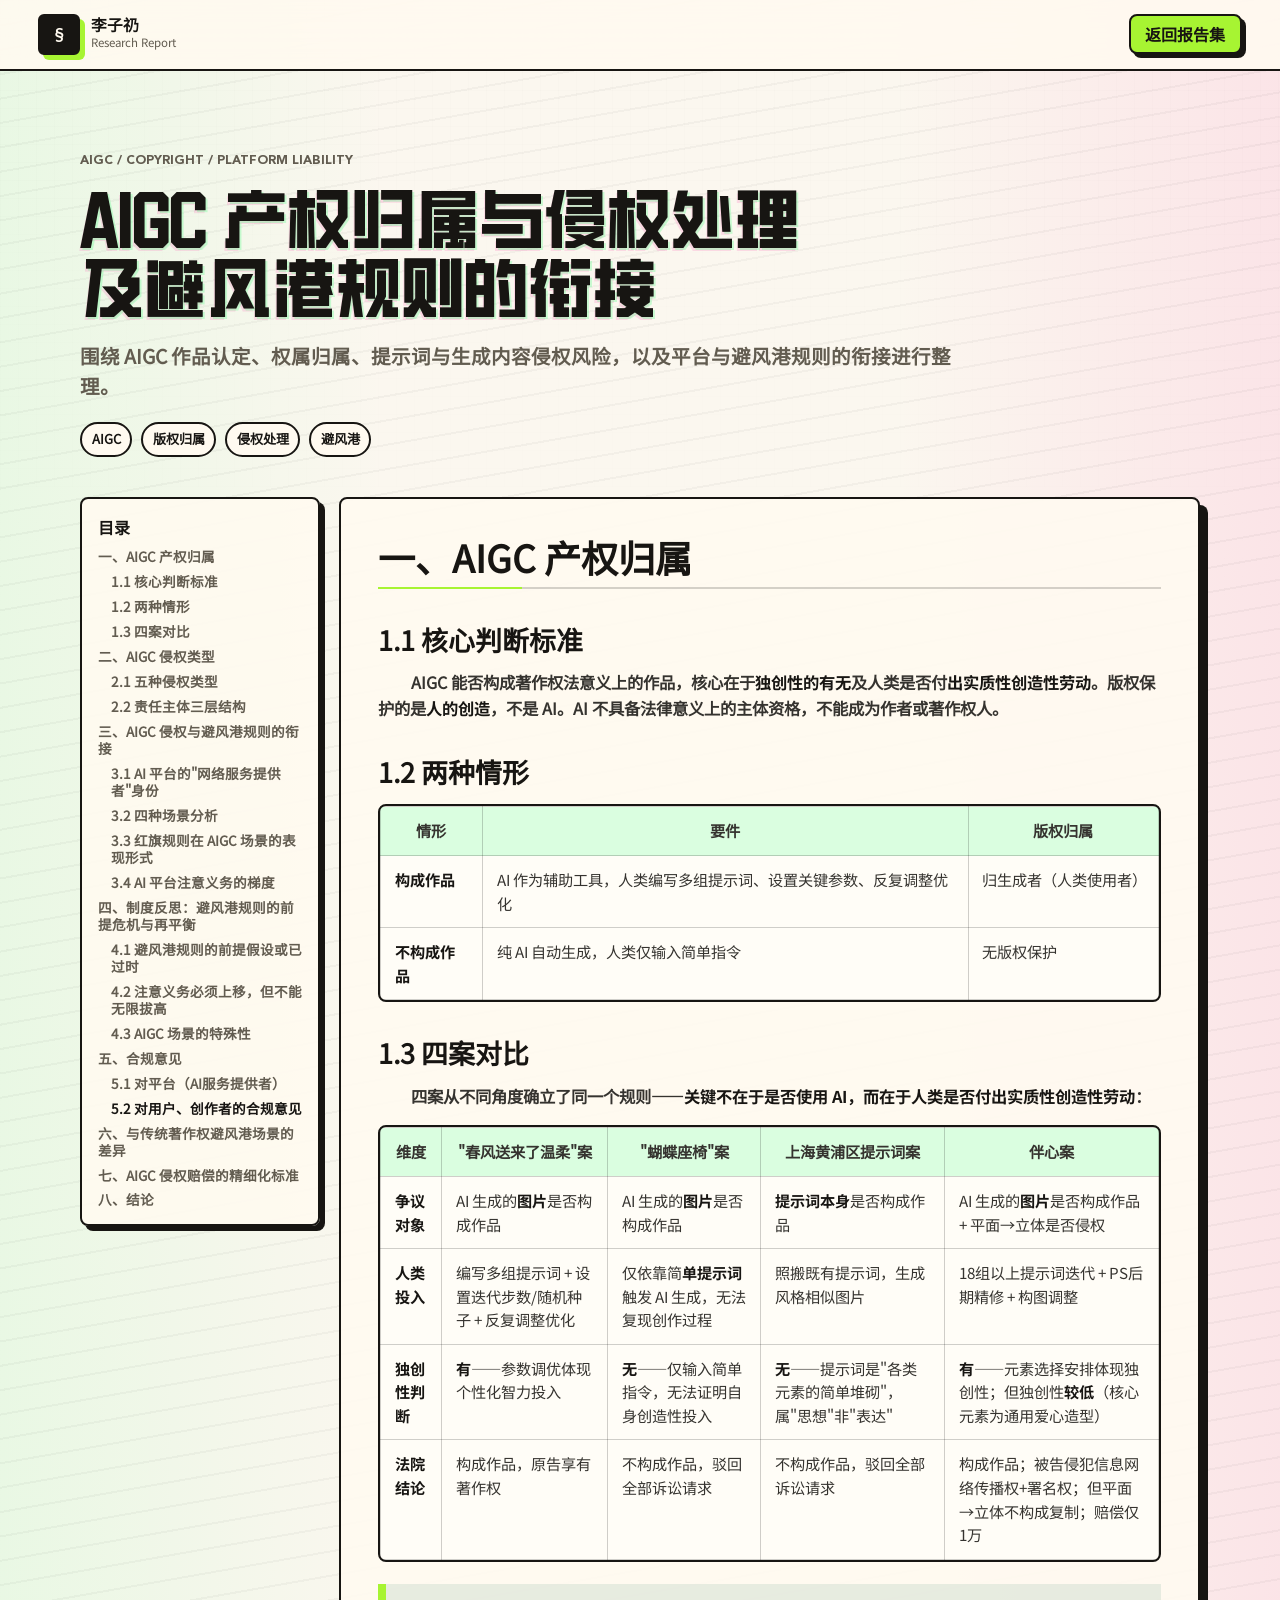
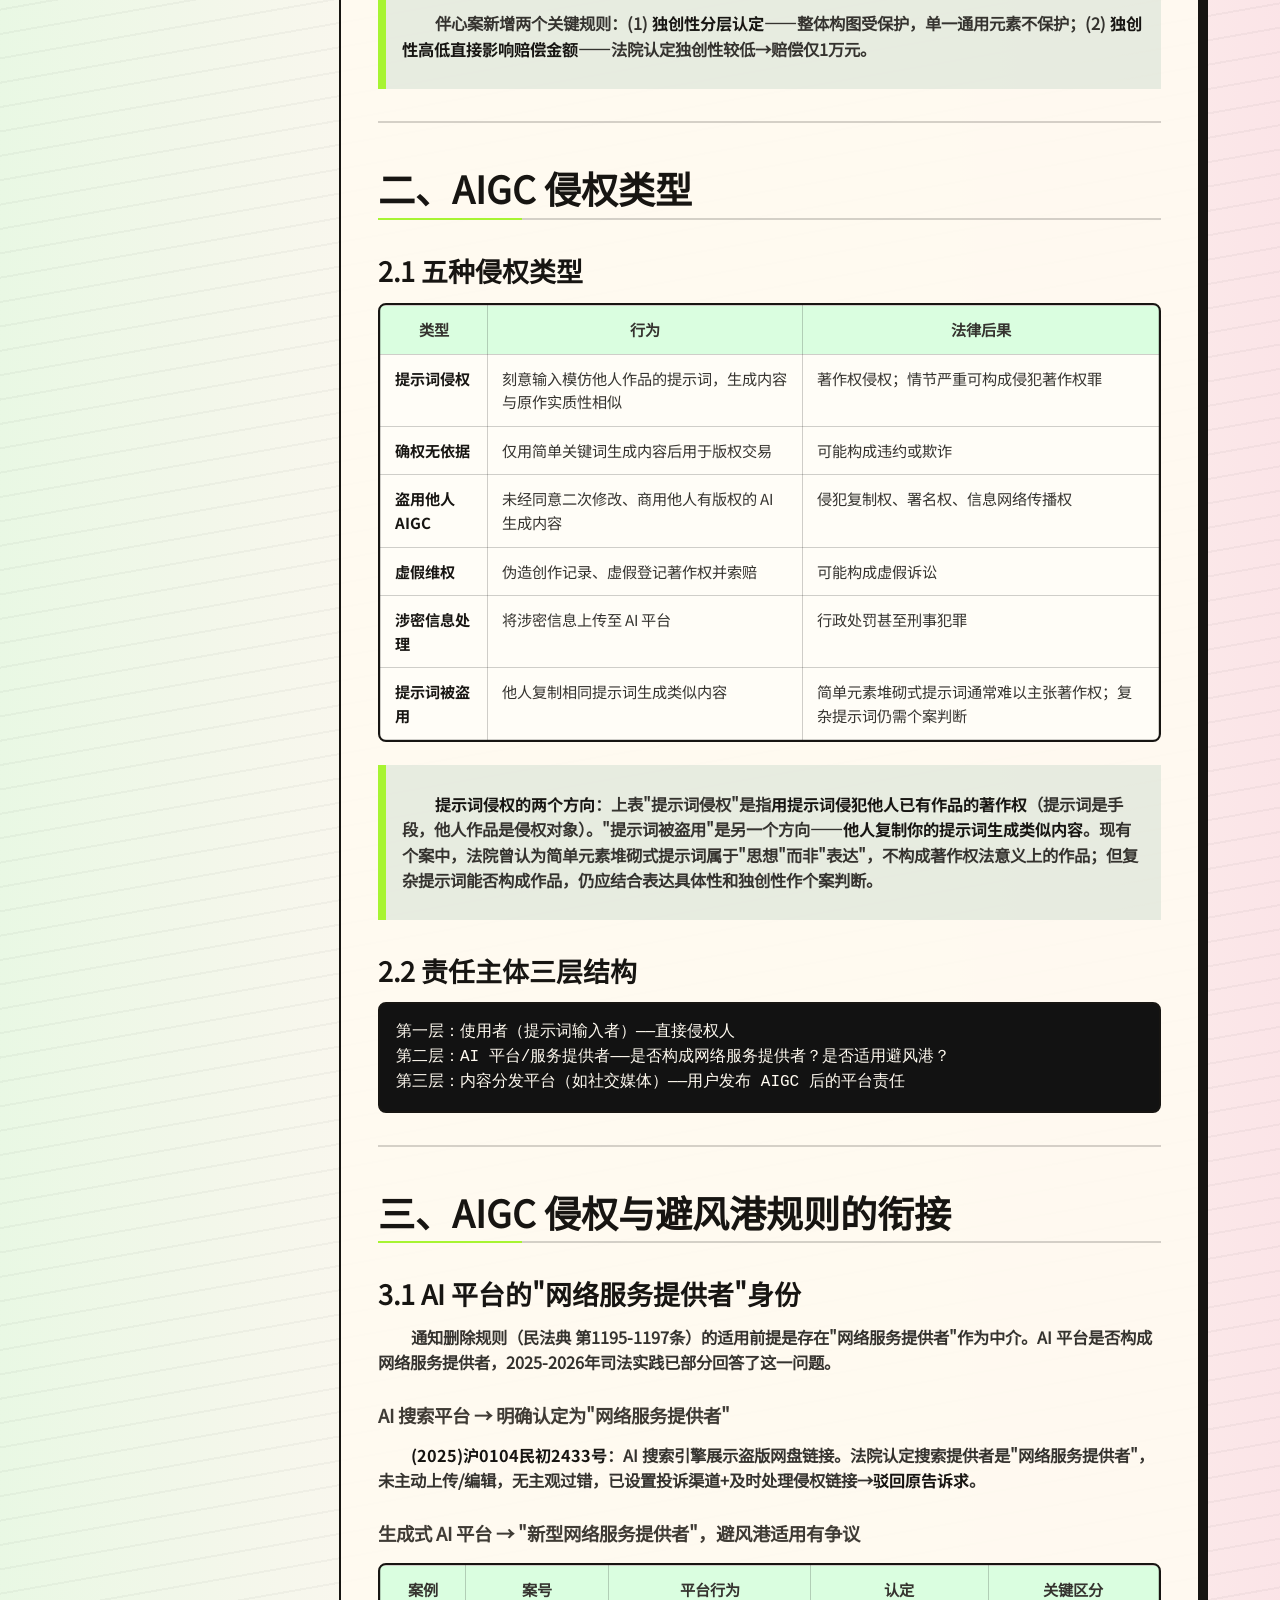
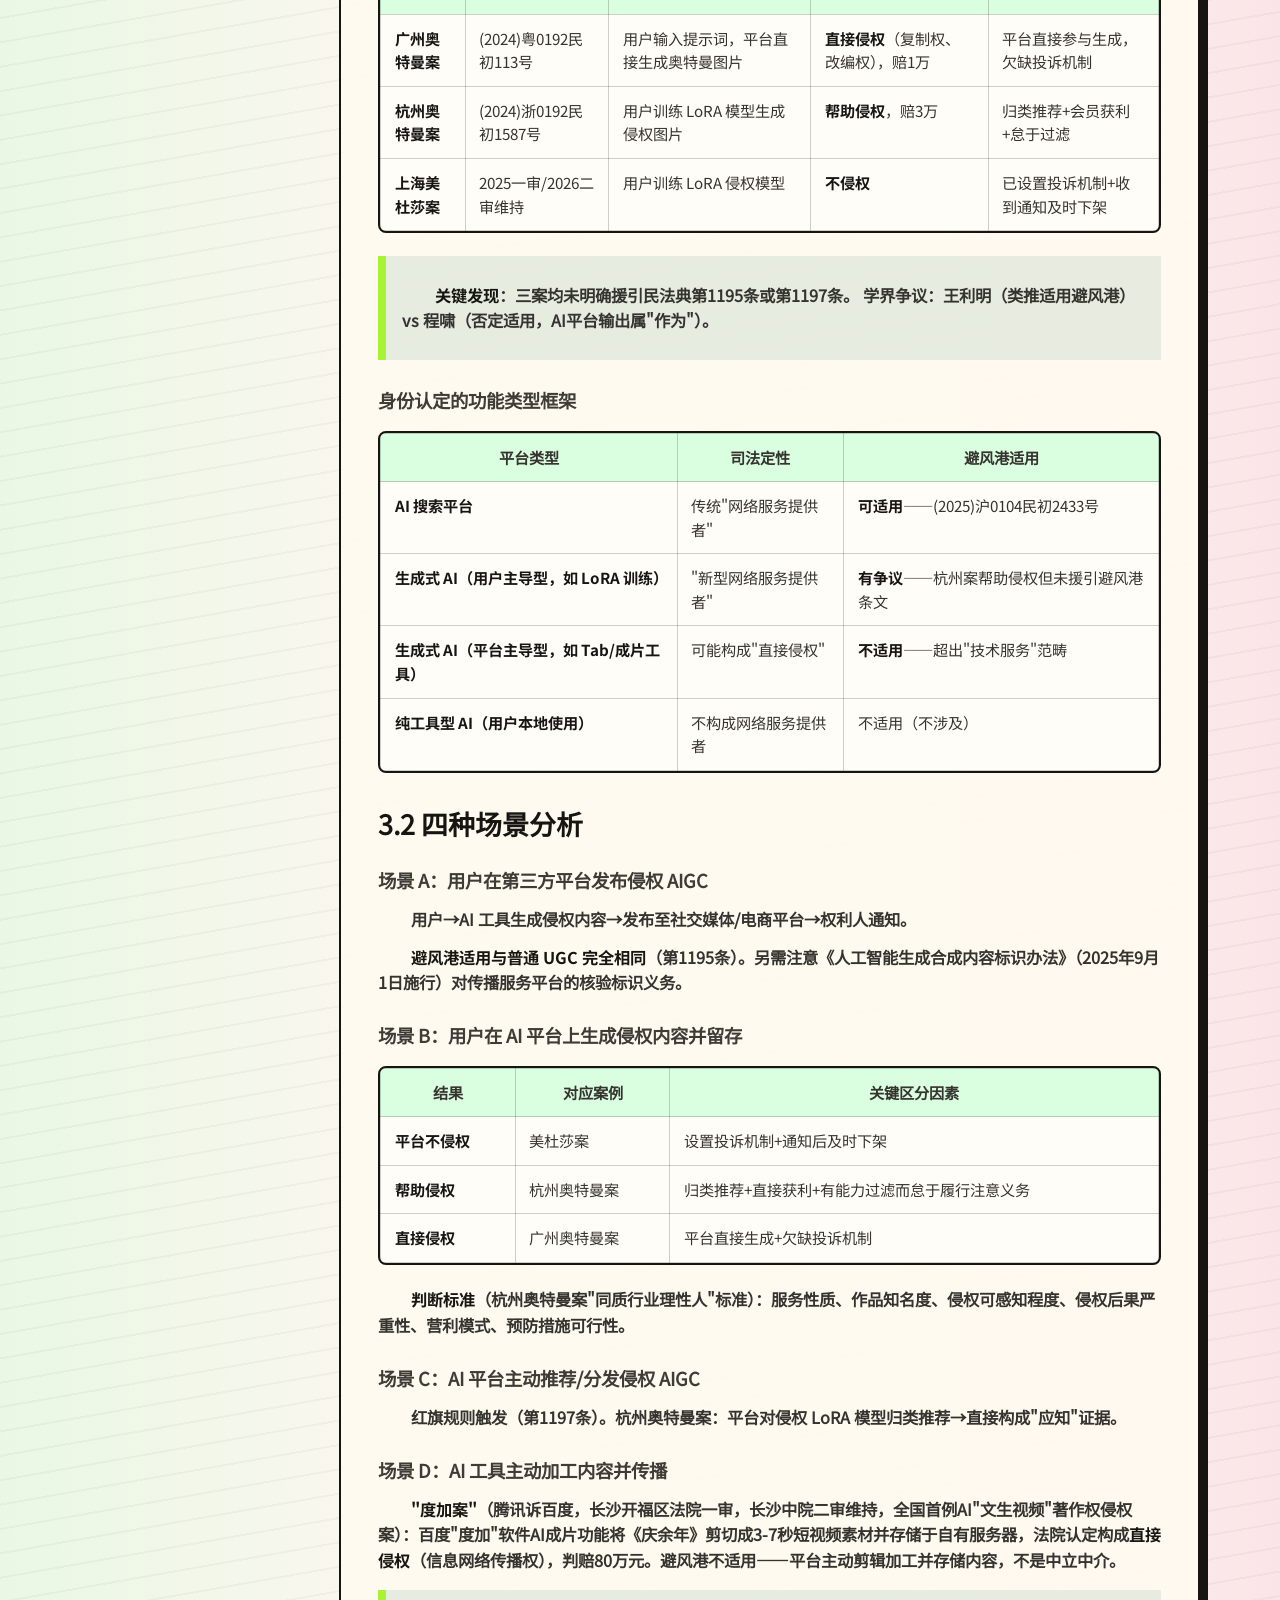
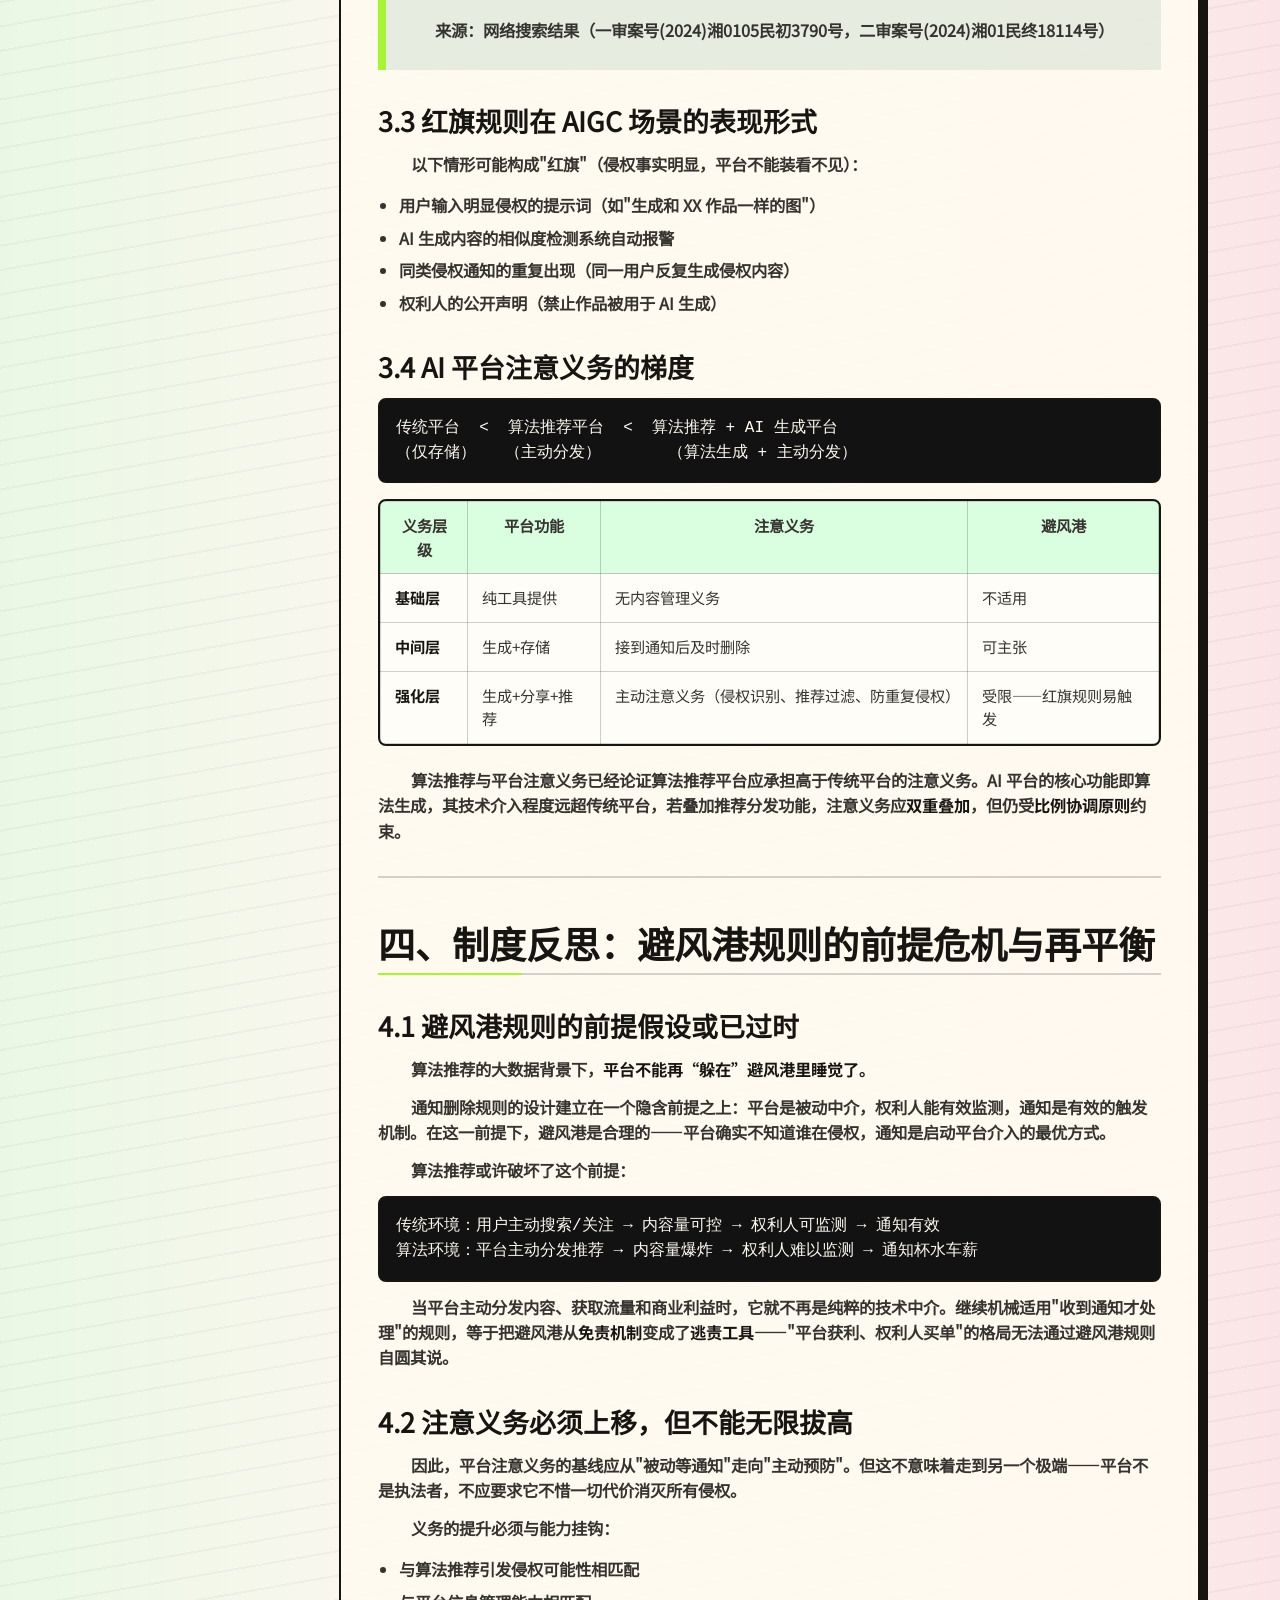
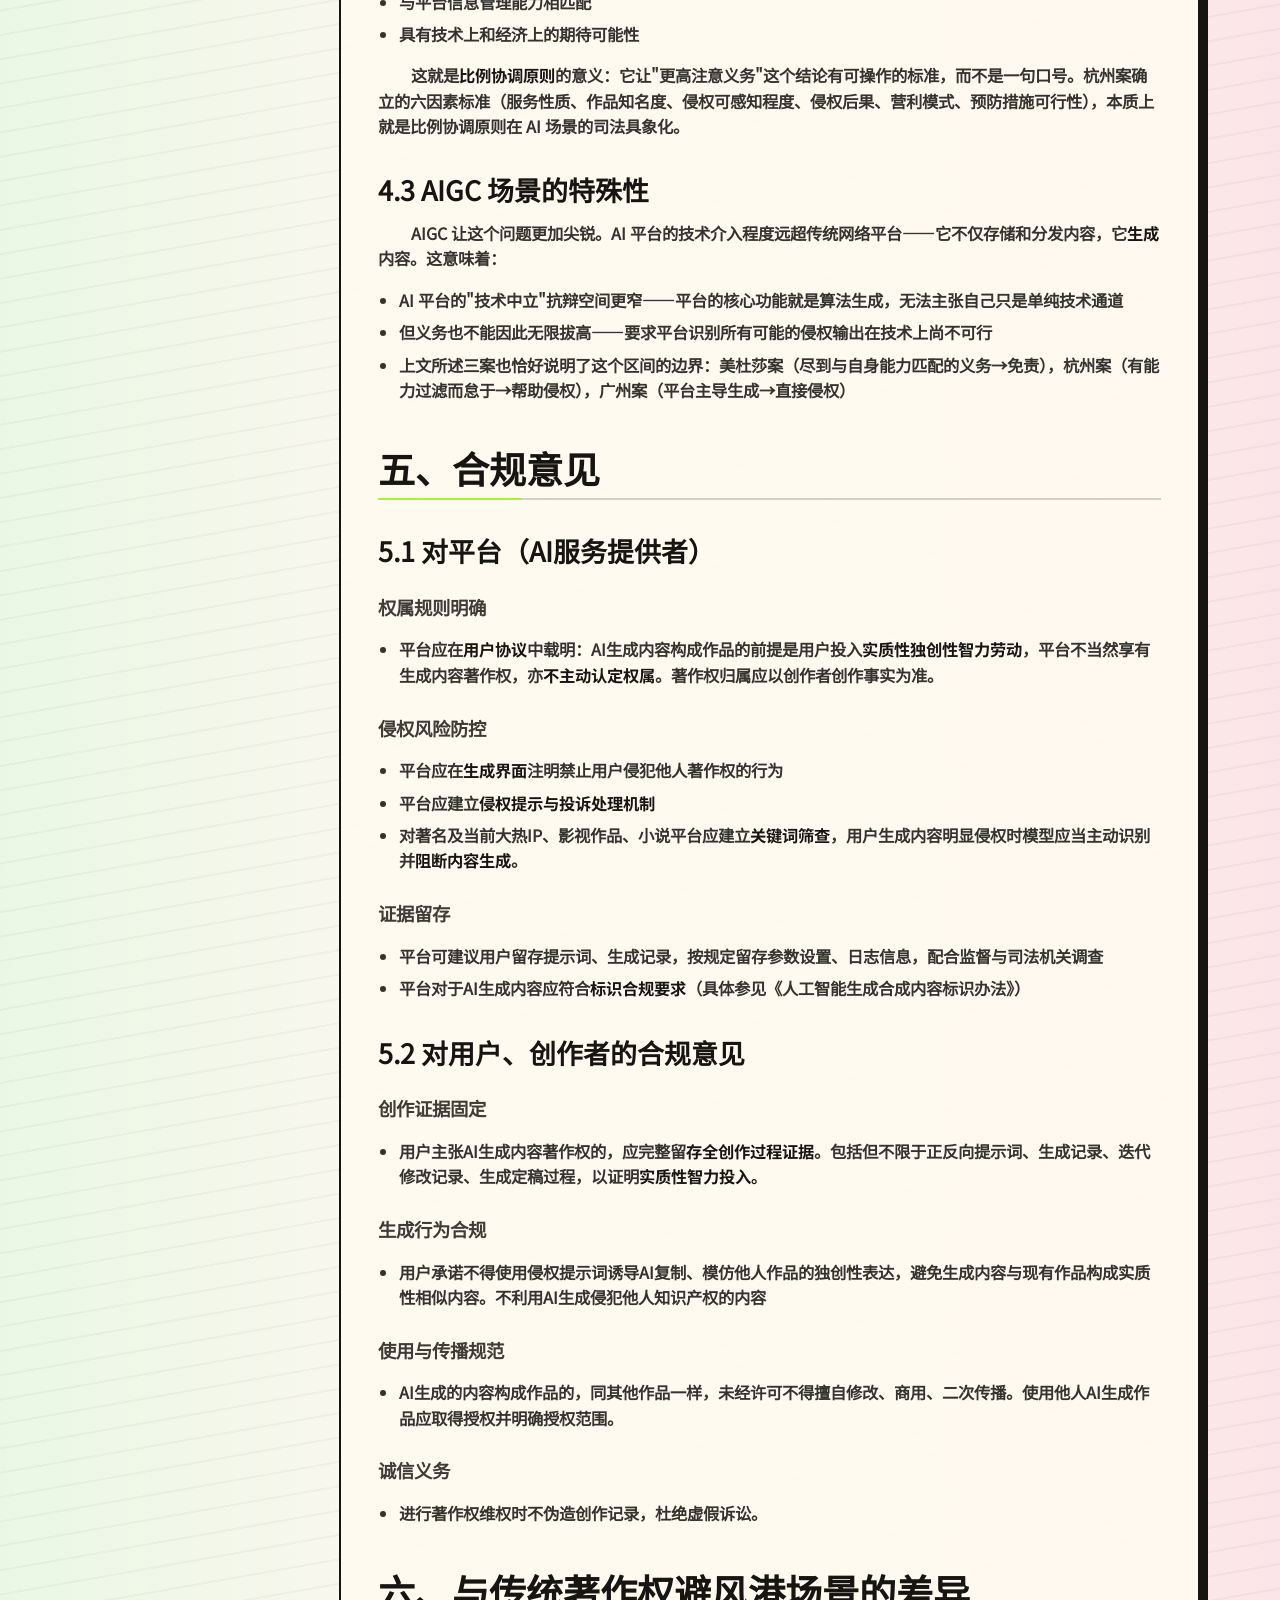
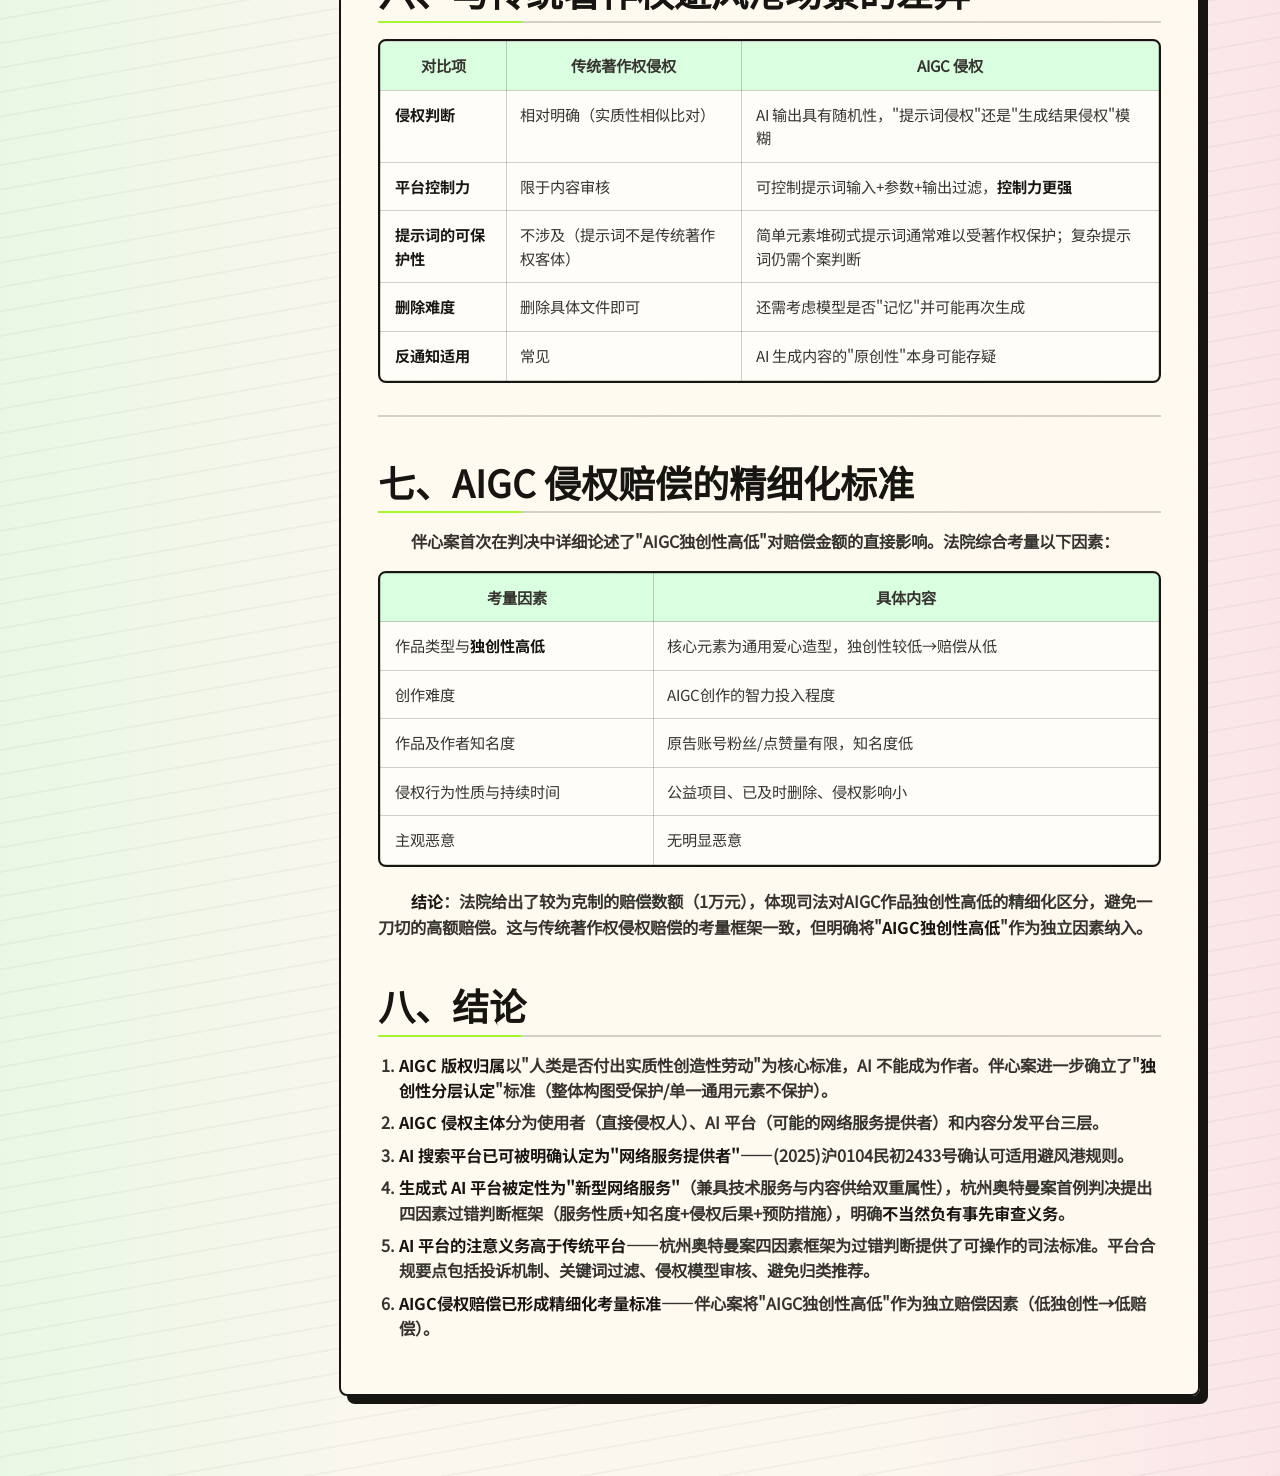
==== commit 80a57136: "Rename safe harbor references to rules" ====
--- a/reports/aigc-ownership-safe-harbor.html
+++ b/reports/aigc-ownership-safe-harbor.html
@@ -51,7 +51,7 @@
 <a class="toc-level-2" href="#section-5">二、AIGC 侵权类型</a>
 <a class="toc-level-3" href="#section-6">2.1 五种侵权类型</a>
 <a class="toc-level-3" href="#section-7">2.2 责任主体三层结构</a>
-<a class="toc-level-2" href="#section-8">三、AIGC 侵权与避风港原则的衔接</a>
+<a class="toc-level-2" href="#section-8">三、AIGC 侵权与避风港规则的衔接</a>
 <a class="toc-level-3" href="#section-9">3.1 AI 平台的&quot;网络服务提供者&quot;身份</a>
 <a class="toc-level-3" href="#section-13">3.2 四种场景分析</a>
 <a class="toc-level-3" href="#section-18">3.3 红旗规则在 AIGC 场景的表现形式</a>
@@ -88,7 +88,7 @@
 第二层：AI 平台/服务提供者——是否构成网络服务提供者？是否适用避风港？
 第三层：内容分发平台（如社交媒体）——用户发布 AIGC 后的平台责任</code></pre>
 <hr />
-<h2 id="section-8">三、AIGC 侵权与避风港原则的衔接</h2>
+<h2 id="section-8">三、AIGC 侵权与避风港规则的衔接</h2>
 <h3 id="section-9">3.1 AI 平台的&quot;网络服务提供者&quot;身份</h3>
 <p>通知删除规则（民法典 第1195-1197条）的适用前提是存在&quot;网络服务提供者&quot;作为中介。AI 平台是否构成网络服务提供者，2025-2026年司法实践已部分回答了这一问题。</p>
 <h4 id="section-10">AI 搜索平台 → 明确认定为&quot;网络服务提供者&quot;</h4>
@@ -126,7 +126,7 @@
 <p>算法推荐或许破坏了这个前提：</p>
 <pre><code>传统环境：用户主动搜索/关注 → 内容量可控 → 权利人可监测 → 通知有效
 算法环境：平台主动分发推荐 → 内容量爆炸 → 权利人难以监测 → 通知杯水车薪</code></pre>
-<p>当平台主动分发内容、获取流量和商业利益时，它就不再是纯粹的技术中介。继续机械适用&quot;收到通知才处理&quot;的规则，等于把避风港从<strong>免责机制</strong>变成了<strong>逃责工具</strong>——&quot;平台获利、权利人买单&quot;的格局无法通过避风港原则自圆其说。</p>
+<p>当平台主动分发内容、获取流量和商业利益时，它就不再是纯粹的技术中介。继续机械适用&quot;收到通知才处理&quot;的规则，等于把避风港从<strong>免责机制</strong>变成了<strong>逃责工具</strong>——&quot;平台获利、权利人买单&quot;的格局无法通过避风港规则自圆其说。</p>
 <h3 id="section-22">4.2 注意义务必须上移，但不能无限拔高</h3>
 <p>因此，平台注意义务的基线应从&quot;被动等通知&quot;走向&quot;主动预防&quot;。但这不意味着走到另一个极端——平台不是执法者，不应要求它不惜一切代价消灭所有侵权。</p>
 <p>义务的提升必须与能力挂钩：</p>
@@ -160,7 +160,7 @@
 <div class="table-wrap"><table><thead><tr><th>考量因素</th><th>具体内容</th></tr></thead><tbody><tr><td>作品类型与<strong>独创性高低</strong></td><td>核心元素为通用爱心造型，独创性较低→赔偿从低</td></tr><tr><td>创作难度</td><td>AIGC创作的智力投入程度</td></tr><tr><td>作品及作者知名度</td><td>原告账号粉丝/点赞量有限，知名度低</td></tr><tr><td>侵权行为性质与持续时间</td><td>公益项目、已及时删除、侵权影响小</td></tr><tr><td>主观恶意</td><td>无明显恶意</td></tr></tbody></table></div>
 <p><strong>结论</strong>：法院给出了较为克制的赔偿数额（1万元），体现司法对AIGC作品独创性高低的精细化区分，避免一刀切的高额赔偿。这与传统著作权侵权赔偿的考量框架一致，但明确将&quot;<strong>AIGC独创性高低</strong>&quot;作为独立因素纳入。</p>
 <h2 id="section-36">八、结论</h2>
-<ol><li><strong>AIGC 版权归属</strong>以&quot;人类是否付出实质性创造性劳动&quot;为核心标准，AI 不能成为作者。伴心案进一步确立了&quot;<strong>独创性分层认定</strong>&quot;标准（整体构图受保护/单一通用元素不保护）。</li><li><strong>AIGC 侵权主体</strong>分为使用者（直接侵权人）、AI 平台（可能的网络服务提供者）和内容分发平台三层。</li><li><strong>AI 搜索平台已可被明确认定为&quot;网络服务提供者&quot;</strong>——(2025)沪0104民初2433号确认可适用避风港原则。</li><li><strong>生成式 AI 平台被定性为&quot;新型网络服务&quot;</strong>（兼具技术服务与内容供给双重属性），杭州奥特曼案首例判决提出四因素过错判断框架（服务性质+知名度+侵权后果+预防措施），明确<strong>不当然负有事先审查义务</strong>。</li><li><strong>AI 平台的注意义务高于传统平台</strong>——杭州奥特曼案四因素框架为过错判断提供了可操作的司法标准。平台合规要点包括投诉机制、关键词过滤、侵权模型审核、避免归类推荐。</li><li><strong>AIGC侵权赔偿已形成精细化考量标准</strong>——伴心案将&quot;AIGC独创性高低&quot;作为独立赔偿因素（低独创性→低赔偿）。</li></ol>
+<ol><li><strong>AIGC 版权归属</strong>以&quot;人类是否付出实质性创造性劳动&quot;为核心标准，AI 不能成为作者。伴心案进一步确立了&quot;<strong>独创性分层认定</strong>&quot;标准（整体构图受保护/单一通用元素不保护）。</li><li><strong>AIGC 侵权主体</strong>分为使用者（直接侵权人）、AI 平台（可能的网络服务提供者）和内容分发平台三层。</li><li><strong>AI 搜索平台已可被明确认定为&quot;网络服务提供者&quot;</strong>——(2025)沪0104民初2433号确认可适用避风港规则。</li><li><strong>生成式 AI 平台被定性为&quot;新型网络服务&quot;</strong>（兼具技术服务与内容供给双重属性），杭州奥特曼案首例判决提出四因素过错判断框架（服务性质+知名度+侵权后果+预防措施），明确<strong>不当然负有事先审查义务</strong>。</li><li><strong>AI 平台的注意义务高于传统平台</strong>——杭州奥特曼案四因素框架为过错判断提供了可操作的司法标准。平台合规要点包括投诉机制、关键词过滤、侵权模型审核、避免归类推荐。</li><li><strong>AIGC侵权赔偿已形成精细化考量标准</strong>——伴心案将&quot;AIGC独创性高低&quot;作为独立赔偿因素（低独创性→低赔偿）。</li></ol>
         </article>
       </div>
     </main>
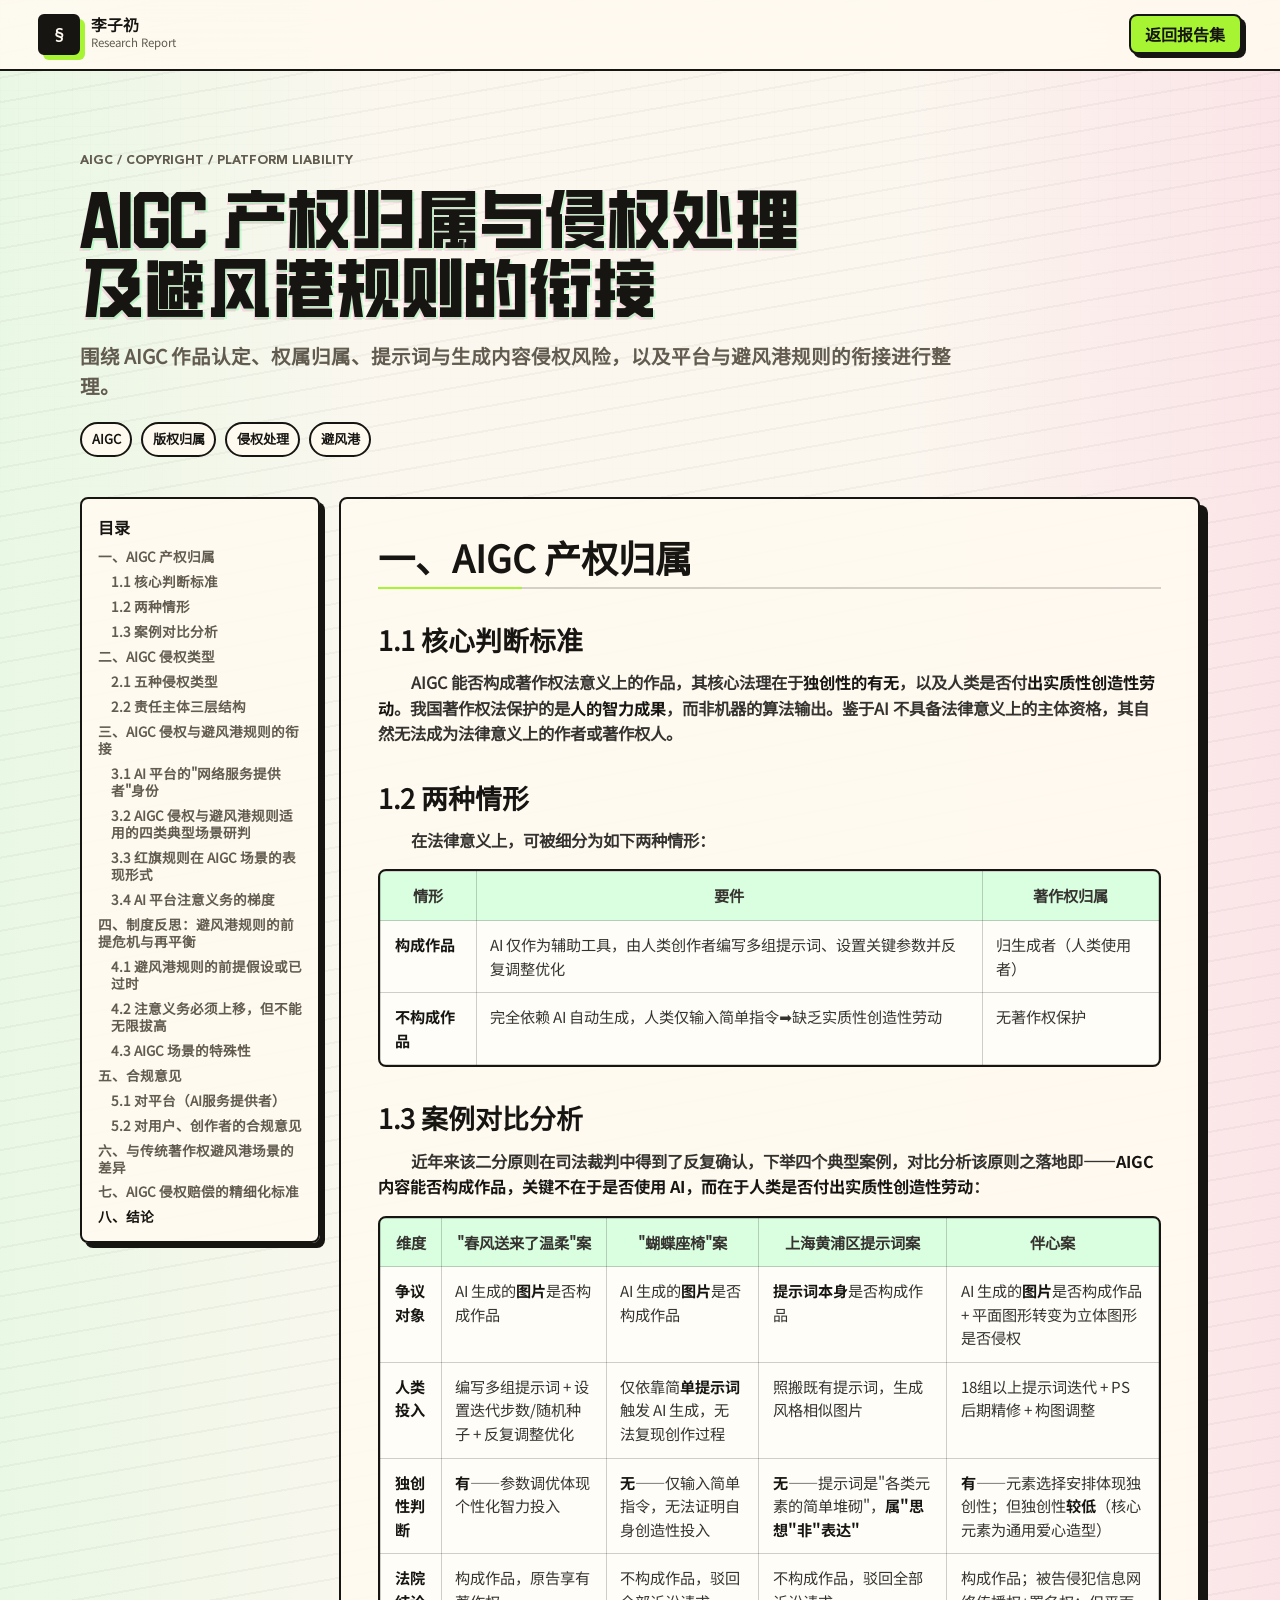
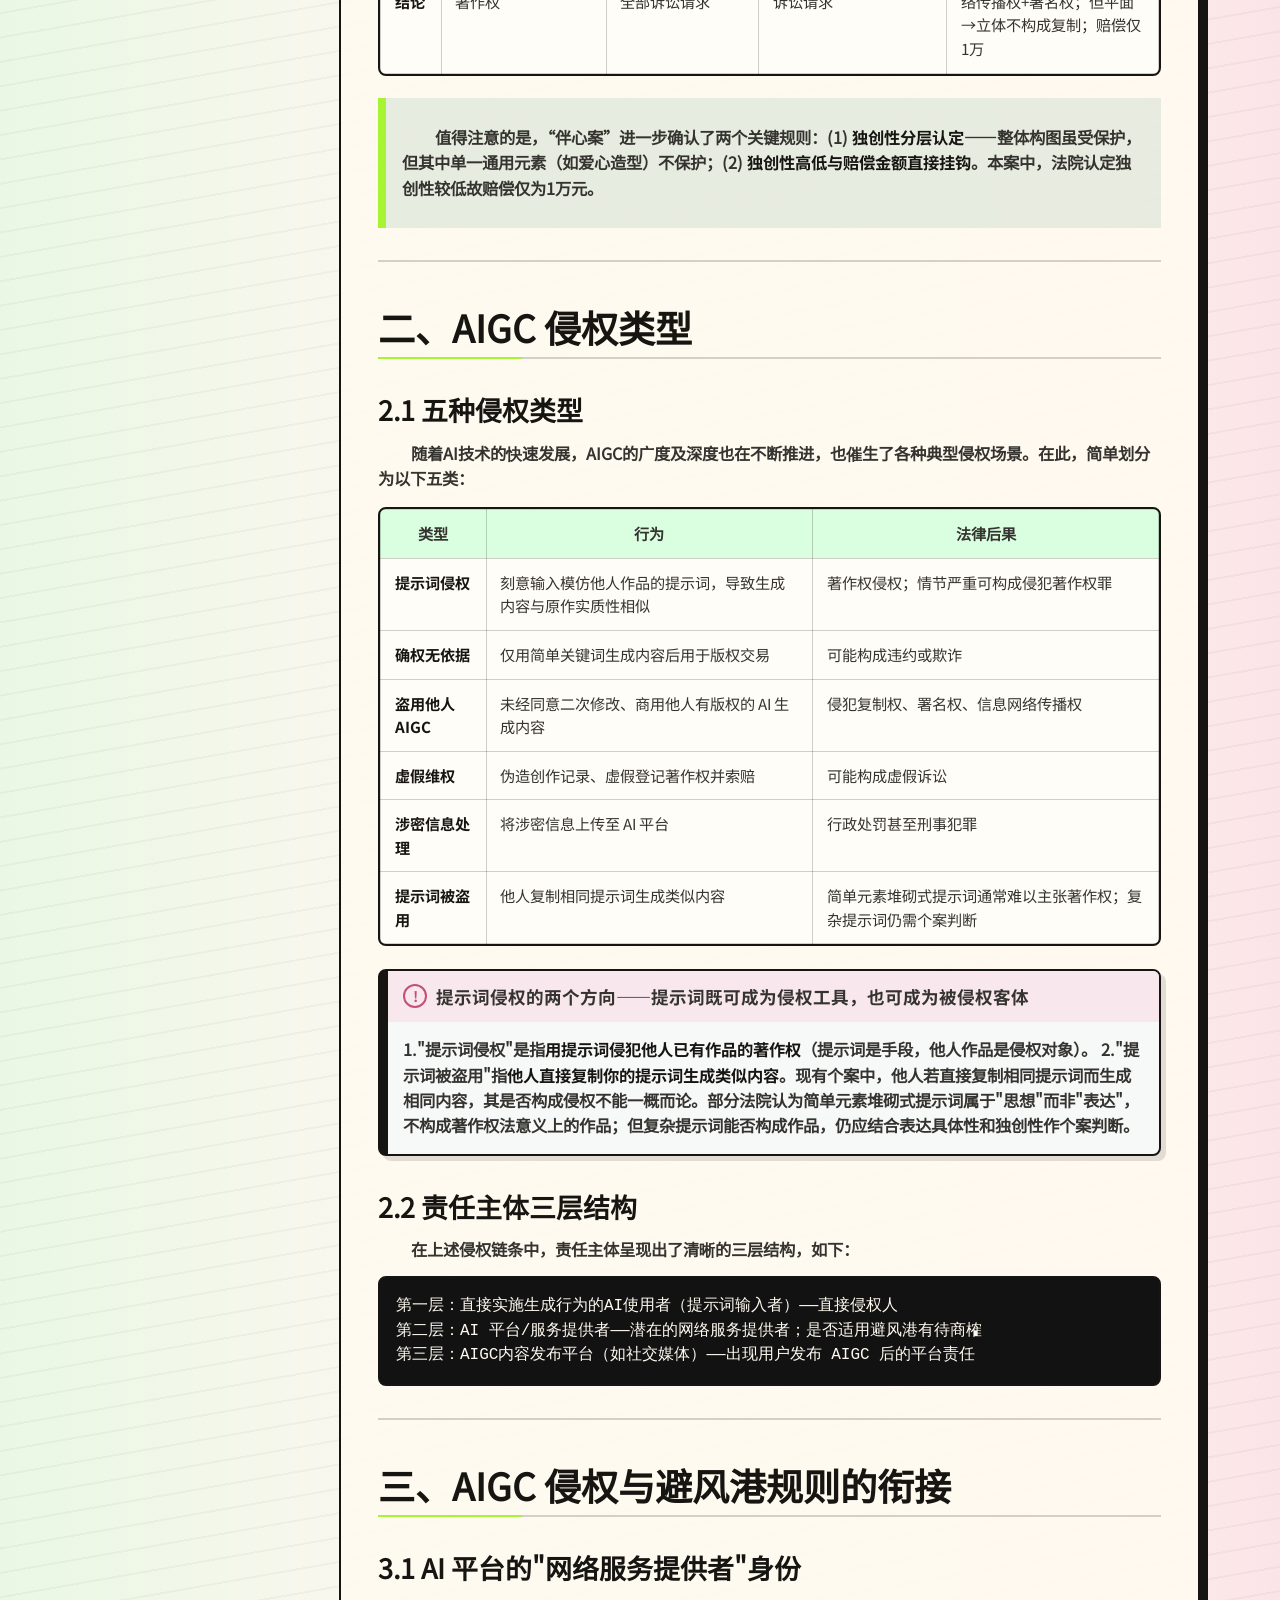
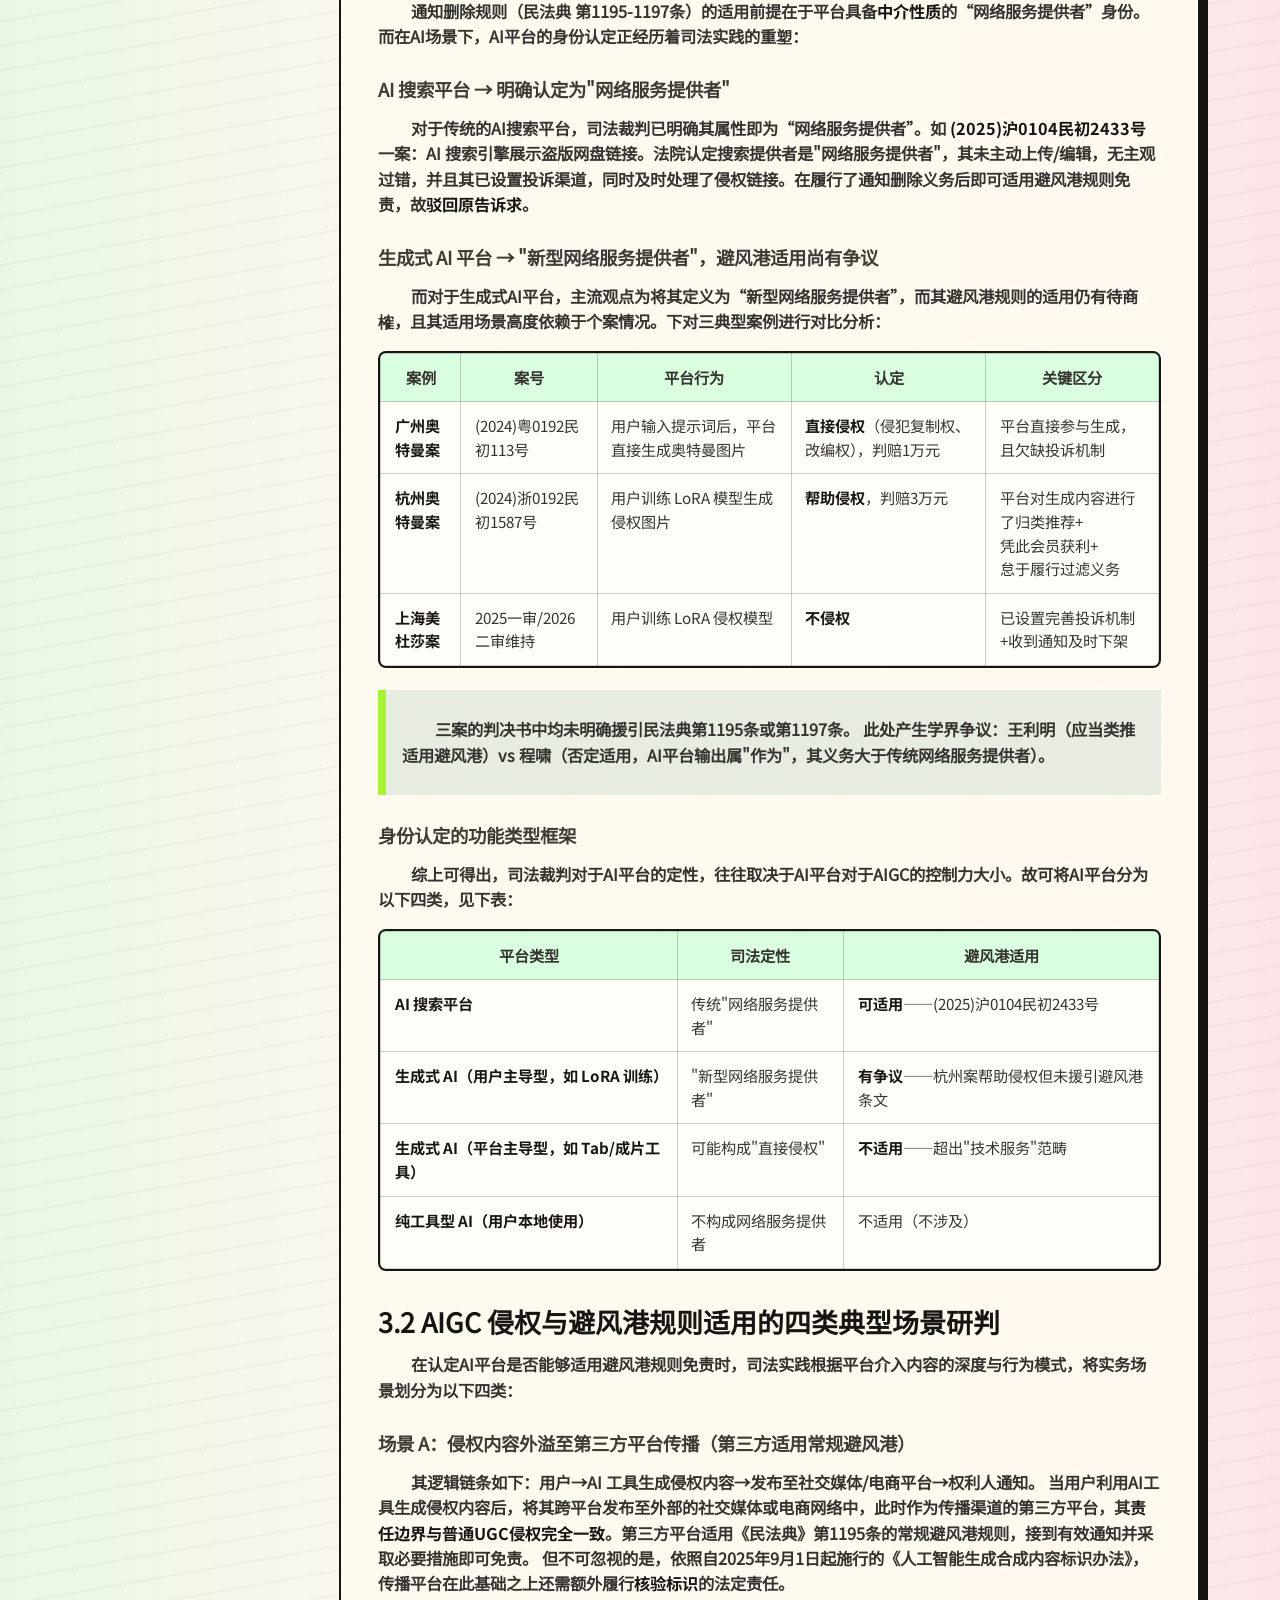
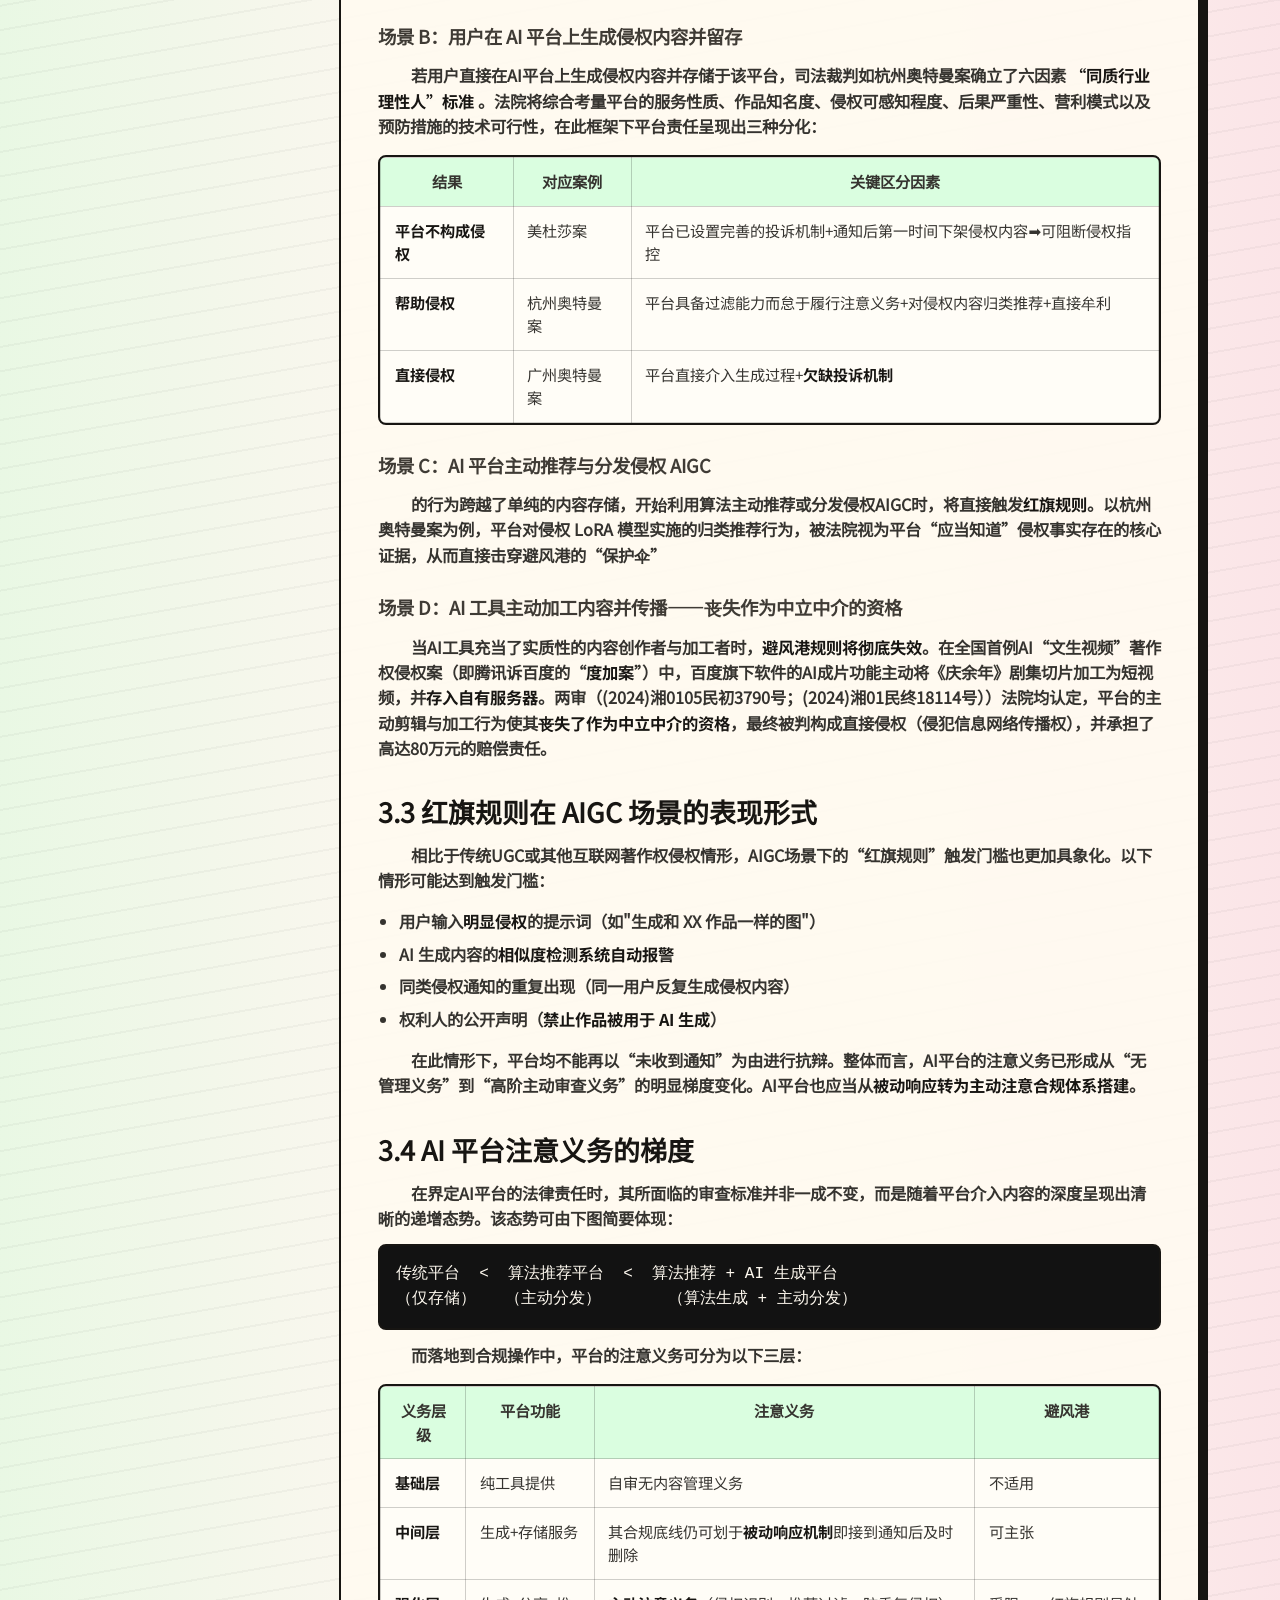
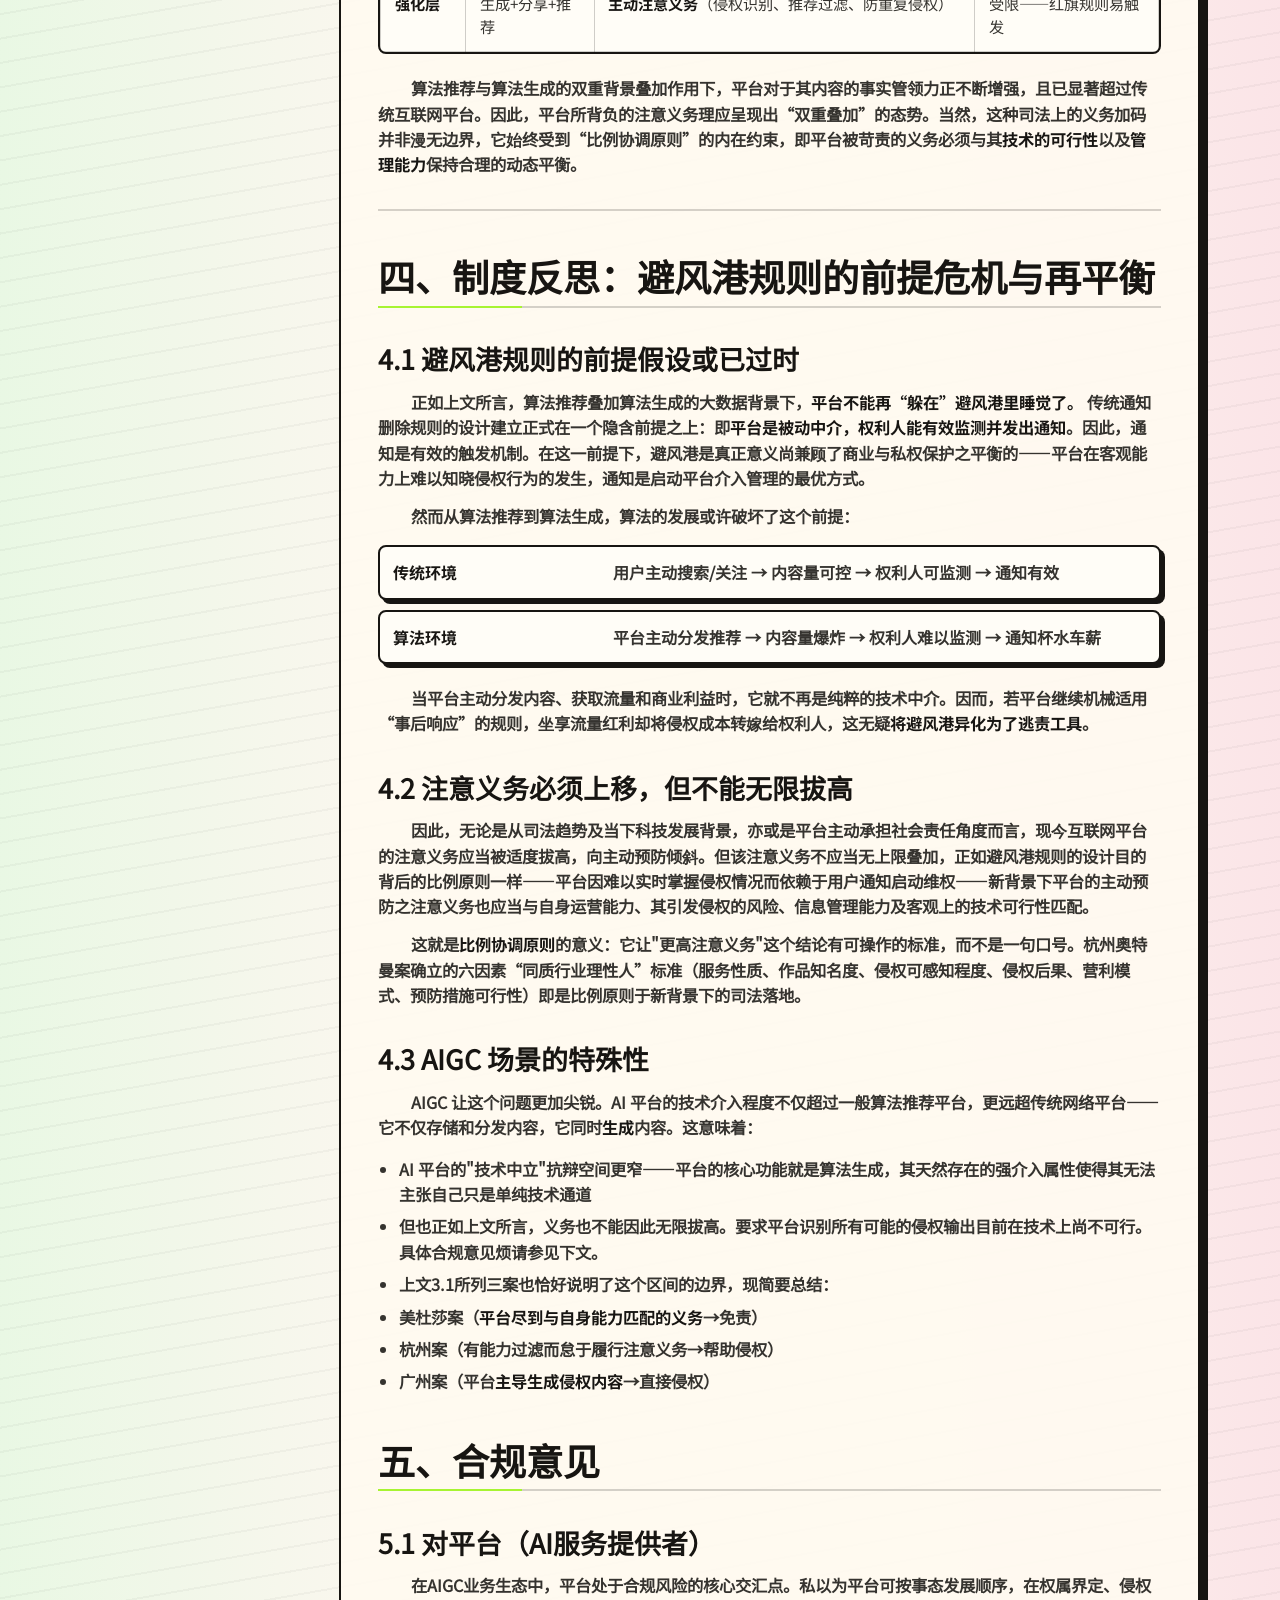
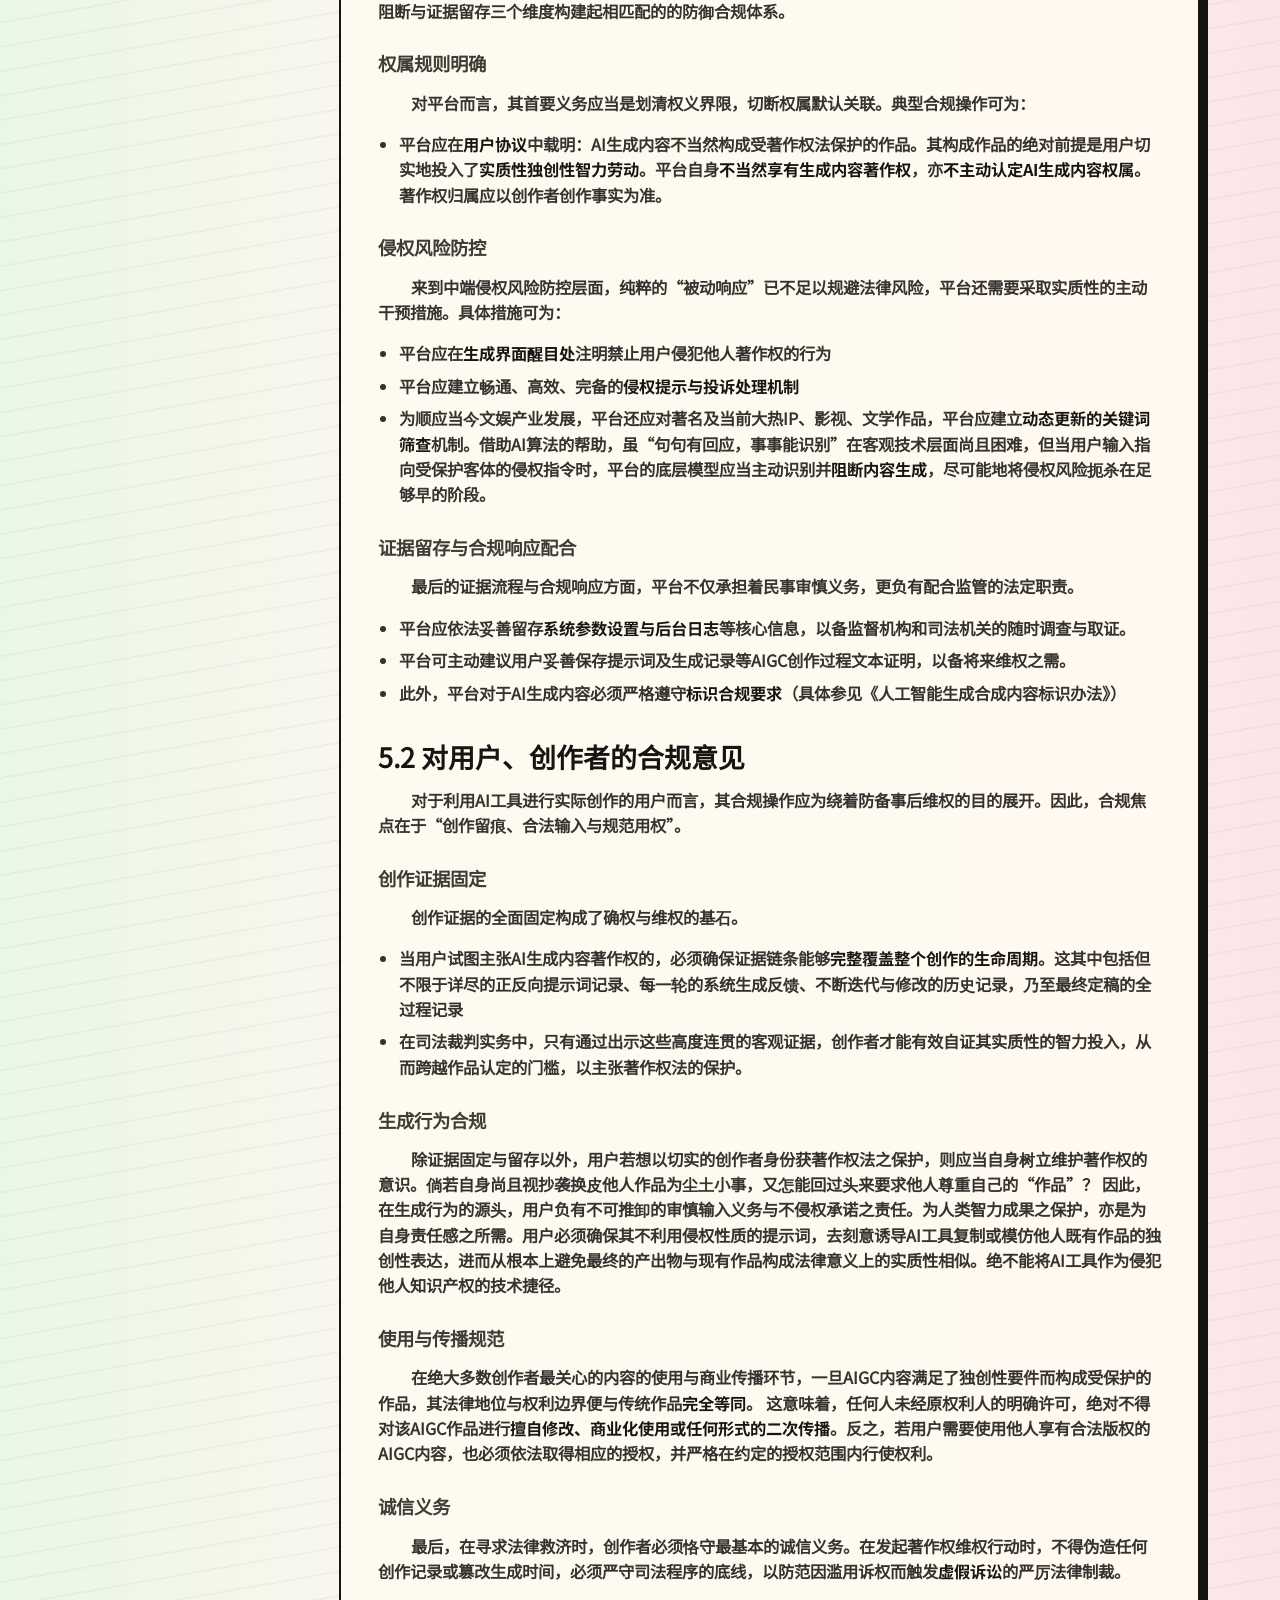
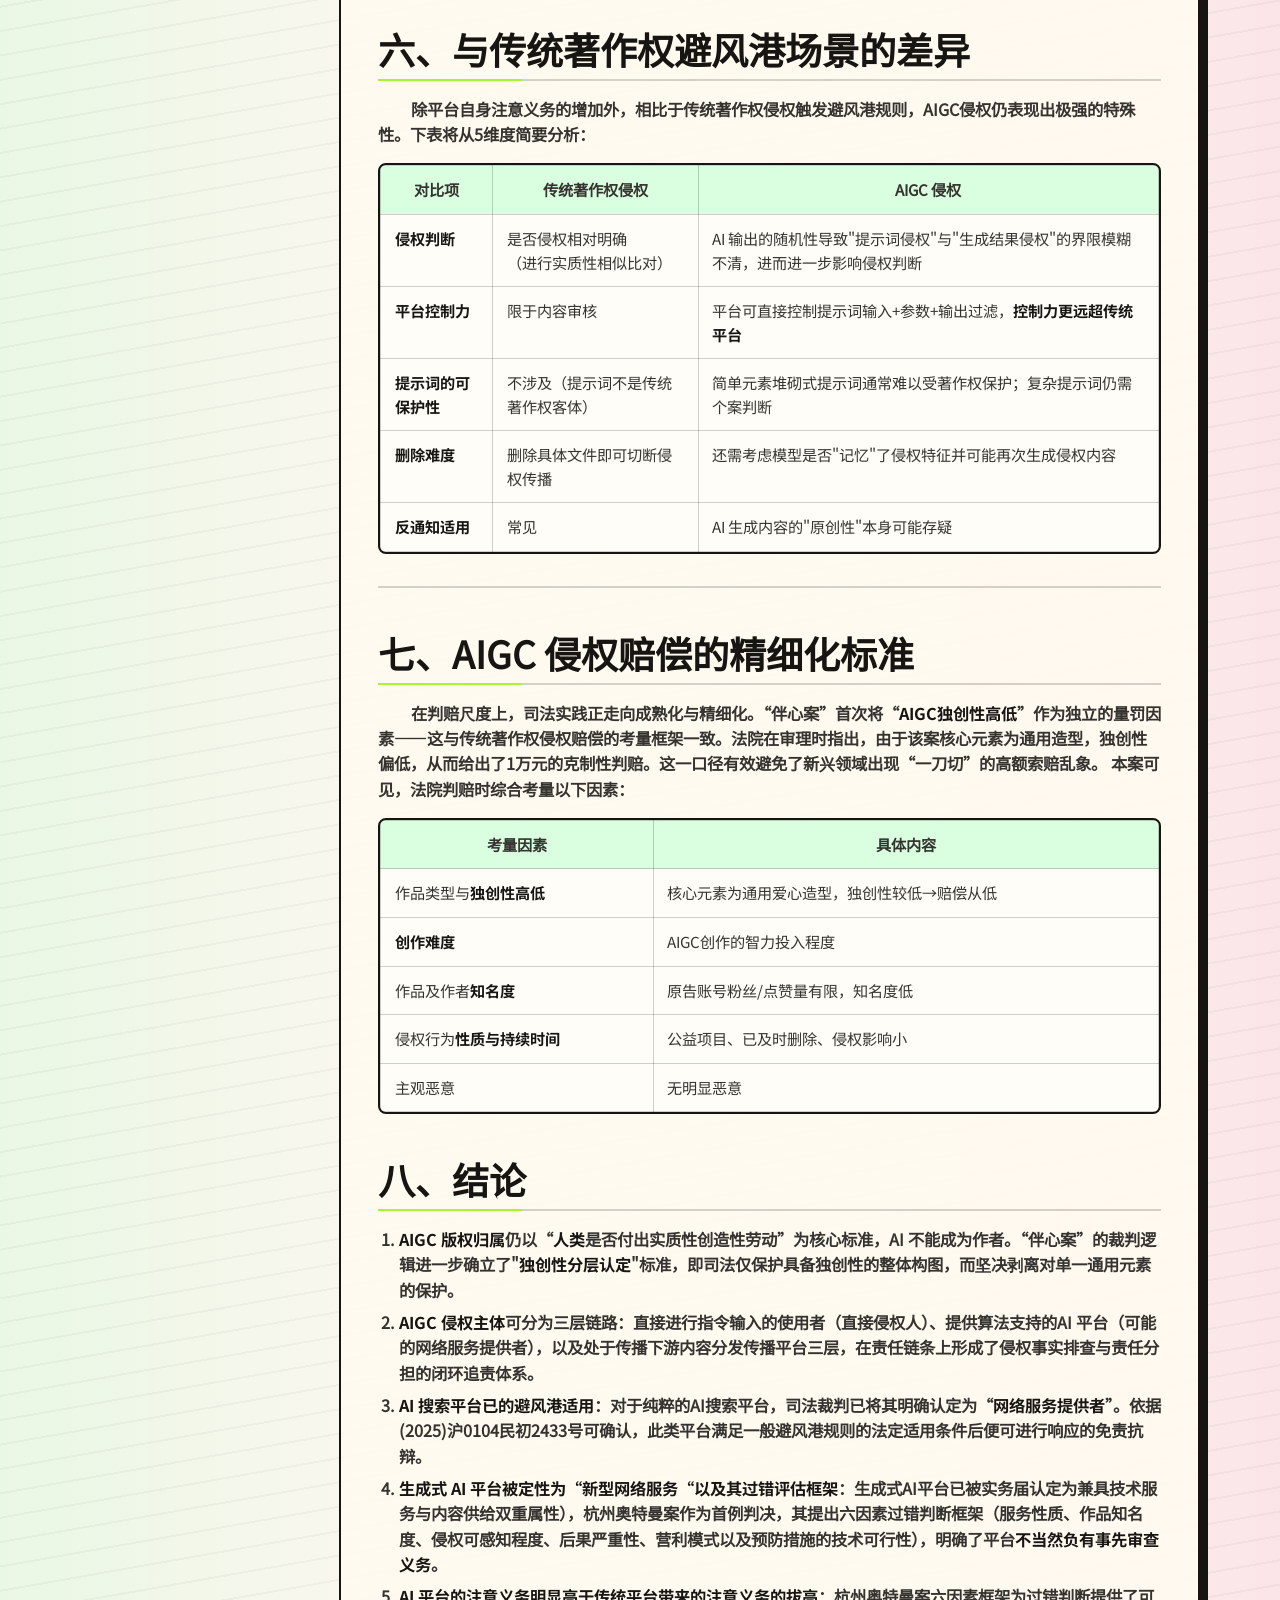
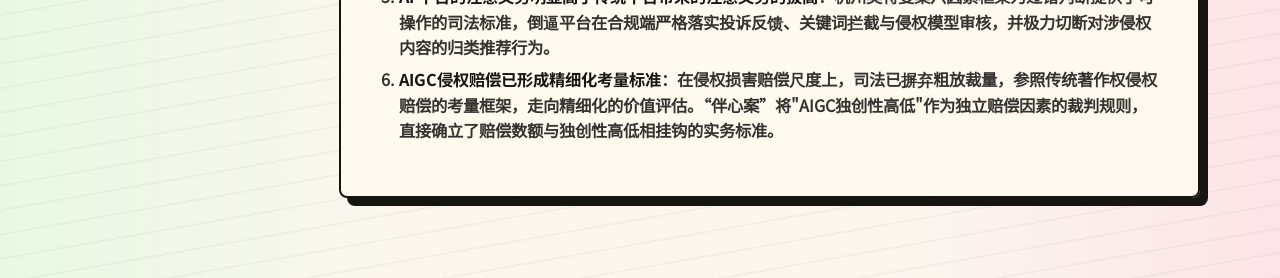
==== commit a96fbaf0: "Sync safe harbor and AIGC reports from markdown" ====
--- a/reports/aigc-ownership-safe-harbor.html
+++ b/reports/aigc-ownership-safe-harbor.html
@@ -47,13 +47,13 @@
           <a class="toc-level-2" href="#section-1">一、AIGC 产权归属</a>
 <a class="toc-level-3" href="#section-2">1.1 核心判断标准</a>
 <a class="toc-level-3" href="#section-3">1.2 两种情形</a>
-<a class="toc-level-3" href="#section-4">1.3 四案对比</a>
+<a class="toc-level-3" href="#section-4">1.3 案例对比分析</a>
 <a class="toc-level-2" href="#section-5">二、AIGC 侵权类型</a>
 <a class="toc-level-3" href="#section-6">2.1 五种侵权类型</a>
 <a class="toc-level-3" href="#section-7">2.2 责任主体三层结构</a>
 <a class="toc-level-2" href="#section-8">三、AIGC 侵权与避风港规则的衔接</a>
 <a class="toc-level-3" href="#section-9">3.1 AI 平台的&quot;网络服务提供者&quot;身份</a>
-<a class="toc-level-3" href="#section-13">3.2 四种场景分析</a>
+<a class="toc-level-3" href="#section-13">3.2 AIGC 侵权与避风港规则适用的四类典型场景研判</a>
 <a class="toc-level-3" href="#section-18">3.3 红旗规则在 AIGC 场景的表现形式</a>
 <a class="toc-level-3" href="#section-19">3.4 AI 平台注意义务的梯度</a>
 <a class="toc-level-2" href="#section-20">四、制度反思：避风港规则的前提危机与再平衡</a>
@@ -71,96 +71,105 @@
         <article class="report-article">
 <h2 id="section-1">一、AIGC 产权归属</h2>
 <h3 id="section-2">1.1 核心判断标准</h3>
-<p>AIGC 能否构成著作权法意义上的作品，核心在于<strong>独创性的有无</strong>及人类是否付<strong>出实质性创造性劳动</strong>。版权保护的是<strong>人的创造</strong>，不是 AI。AI 不具备法律意义上的主体资格，不能成为作者或著作权人。</p>
+<p>AIGC 能否构成著作权法意义上的作品，其核心法理在于<strong>独创性的有无</strong>，以及人类是否付<strong>出实质性创造性劳动</strong>。我国著作权法保护的是<strong>人的智力成果</strong>，而非机器的算法输出。鉴于AI 不具备法律意义上的主体资格，其自然无法成为法律意义上的作者或著作权人。</p>
 <h3 id="section-3">1.2 两种情形</h3>
-<div class="table-wrap"><table><thead><tr><th>情形</th><th>要件</th><th>版权归属</th></tr></thead><tbody><tr><td><strong>构成作品</strong></td><td>AI 作为辅助工具，人类编写多组提示词、设置关键参数、反复调整优化</td><td>归生成者（人类使用者）</td></tr><tr><td><strong>不构成作品</strong></td><td>纯 AI 自动生成，人类仅输入简单指令</td><td>无版权保护</td></tr></tbody></table></div>
-<h3 id="section-4">1.3 四案对比</h3>
-<p>四案从不同角度确立了同一个规则——<strong>关键不在于是否使用 AI，而在于人类是否付出实质性创造性劳动</strong>：</p>
-<div class="table-wrap"><table><thead><tr><th>维度</th><th>&quot;春风送来了温柔&quot;案</th><th>&quot;蝴蝶座椅&quot;案</th><th>上海黄浦区提示词案</th><th>伴心案</th></tr></thead><tbody><tr><td><strong>争议对象</strong></td><td>AI 生成的<strong>图片</strong>是否构成作品</td><td>AI 生成的<strong>图片</strong>是否构成作品</td><td><strong>提示词本身</strong>是否构成作品</td><td>AI 生成的<strong>图片</strong>是否构成作品 + 平面→立体是否侵权</td></tr><tr><td><strong>人类投入</strong></td><td>编写多组提示词 + 设置迭代步数/随机种子 + 反复调整优化</td><td>仅依靠简<strong>单提示词</strong>触发 AI 生成，无法复现创作过程</td><td>照搬既有提示词，生成风格相似图片</td><td>18组以上提示词迭代 + PS后期精修 + 构图调整</td></tr><tr><td><strong>独创性判断</strong></td><td><strong>有</strong>——参数调优体现个性化智力投入</td><td><strong>无</strong>——仅输入简单指令，无法证明自身创造性投入</td><td><strong>无</strong>——提示词是&quot;各类元素的简单堆砌&quot;，属&quot;思想&quot;非&quot;表达&quot;</td><td><strong>有</strong>——元素选择安排体现独创性；但独创性<strong>较低</strong>（核心元素为通用爱心造型）</td></tr><tr><td><strong>法院结论</strong></td><td>构成作品，原告享有著作权</td><td>不构成作品，驳回全部诉讼请求</td><td>不构成作品，驳回全部诉讼请求</td><td>构成作品；被告侵犯信息网络传播权+署名权；但平面→立体不构成复制；赔偿仅1万</td></tr></tbody></table></div>
-<blockquote><p>伴心案新增两个关键规则：(1) <strong>独创性分层认定</strong>——整体构图受保护，单一通用元素不保护；(2) <strong>独创性高低直接影响赔偿金额</strong>——法院认定独创性较低→赔偿仅1万元。</p></blockquote>
+<p>在法律意义上，可被细分为如下两种情形：</p>
+<div class="table-wrap"><table><thead><tr><th>情形</th><th>要件</th><th>著作权归属</th></tr></thead><tbody><tr><td><strong>构成作品</strong></td><td>AI 仅作为辅助工具，由人类创作者编写多组提示词、设置关键参数并反复调整优化</td><td>归生成者（人类使用者）</td></tr><tr><td><strong>不构成作品</strong></td><td>完全依赖 AI 自动生成，人类仅输入简单指令➡️缺乏实质性创造性劳动</td><td>无著作权保护</td></tr></tbody></table></div>
+<h3 id="section-4">1.3 案例对比分析</h3>
+<p>近年来该二分原则在司法裁判中得到了反复确认，下举四个典型案例，对比分析该原则之落地即——<strong>AIGC内容能否构成作品，关键不在于是否使用 AI，而在于人类是否付出实质性创造性劳动</strong>：</p>
+<div class="table-wrap"><table><thead><tr><th>维度</th><th>&quot;春风送来了温柔&quot;案</th><th>&quot;蝴蝶座椅&quot;案</th><th>上海黄浦区提示词案</th><th>伴心案</th></tr></thead><tbody><tr><td><strong>争议对象</strong></td><td>AI 生成的<strong>图片</strong>是否构成作品</td><td>AI 生成的<strong>图片</strong>是否构成作品</td><td><strong>提示词本身</strong>是否构成作品</td><td>AI 生成的<strong>图片</strong>是否构成作品 + 平面图形转变为立体图形是否侵权</td></tr><tr><td><strong>人类投入</strong></td><td>编写多组提示词 + 设置迭代步数/随机种子 + 反复调整优化</td><td>仅依靠简<strong>单提示词</strong>触发 AI 生成，无法复现创作过程</td><td>照搬既有提示词，生成风格相似图片</td><td>18组以上提示词迭代 + PS后期精修 + 构图调整</td></tr><tr><td><strong>独创性判断</strong></td><td><strong>有</strong>——参数调优体现个性化智力投入</td><td><strong>无</strong>——仅输入简单指令，无法证明自身创造性投入</td><td><strong>无</strong>——提示词是&quot;各类元素的简单堆砌&quot;，<strong>属&quot;思想&quot;非&quot;表达&quot;</strong></td><td><strong>有</strong>——元素选择安排体现独创性；但独创性<strong>较低</strong>（核心元素为通用爱心造型）</td></tr><tr><td><strong>法院结论</strong></td><td>构成作品，原告享有著作权</td><td>不构成作品，驳回全部诉讼请求</td><td>不构成作品，驳回全部诉讼请求</td><td>构成作品；被告侵犯信息网络传播权+署名权；但平面→立体不构成复制；赔偿仅1万</td></tr></tbody></table></div>
+<blockquote><p>值得注意的是，“伴心案”进一步确认了两个关键规则：(1) <strong>独创性分层认定</strong>——整体构图虽受保护，但其中单一通用元素（如爱心造型）不保护；(2) <strong>独创性高低与赔偿金额直接挂钩</strong>。本案中，法院认定独创性较低故赔偿仅为1万元。</p></blockquote>
 <hr />
 <h2 id="section-5">二、AIGC 侵权类型</h2>
 <h3 id="section-6">2.1 五种侵权类型</h3>
-<div class="table-wrap"><table><thead><tr><th>类型</th><th>行为</th><th>法律后果</th></tr></thead><tbody><tr><td><strong>提示词侵权</strong></td><td>刻意输入模仿他人作品的提示词，生成内容与原作实质性相似</td><td>著作权侵权；情节严重可构成侵犯著作权罪</td></tr><tr><td><strong>确权无依据</strong></td><td>仅用简单关键词生成内容后用于版权交易</td><td>可能构成违约或欺诈</td></tr><tr><td><strong>盗用他人 AIGC</strong></td><td>未经同意二次修改、商用他人有版权的 AI 生成内容</td><td>侵犯复制权、署名权、信息网络传播权</td></tr><tr><td><strong>虚假维权</strong></td><td>伪造创作记录、虚假登记著作权并索赔</td><td>可能构成虚假诉讼</td></tr><tr><td><strong>涉密信息处理</strong></td><td>将涉密信息上传至 AI 平台</td><td>行政处罚甚至刑事犯罪</td></tr><tr><td><strong>提示词被盗用</strong></td><td>他人复制相同提示词生成类似内容</td><td>简单元素堆砌式提示词通常难以主张著作权；复杂提示词仍需个案判断</td></tr></tbody></table></div>
-<blockquote><p><strong>提示词侵权的两个方向</strong>：上表&quot;提示词侵权&quot;是指<strong>用提示词侵犯他人已有作品的著作权</strong>（提示词是手段，他人作品是侵权对象）。&quot;提示词被盗用&quot;是另一个方向——<strong>他人复制你的提示词生成类似内容</strong>。现有个案中，法院曾认为简单元素堆砌式提示词属于&quot;思想&quot;而非&quot;表达&quot;，不构成著作权法意义上的作品；但复杂提示词能否构成作品，仍应结合表达具体性和独创性作个案判断。</p></blockquote>
+<p>随着AI技术的快速发展，AIGC的广度及深度也在不断推进，也催生了各种典型侵权场景。在此，简单划分为以下五类：</p>
+<div class="table-wrap"><table><thead><tr><th>类型</th><th>行为</th><th>法律后果</th></tr></thead><tbody><tr><td><strong>提示词侵权</strong></td><td>刻意输入模仿他人作品的提示词，导致生成内容与原作实质性相似</td><td>著作权侵权；情节严重可构成侵犯著作权罪</td></tr><tr><td><strong>确权无依据</strong></td><td>仅用简单关键词生成内容后用于版权交易</td><td>可能构成违约或欺诈</td></tr><tr><td><strong>盗用他人 AIGC</strong></td><td>未经同意二次修改、商用他人有版权的 AI 生成内容</td><td>侵犯复制权、署名权、信息网络传播权</td></tr><tr><td><strong>虚假维权</strong></td><td>伪造创作记录、虚假登记著作权并索赔</td><td>可能构成虚假诉讼</td></tr><tr><td><strong>涉密信息处理</strong></td><td>将涉密信息上传至 AI 平台</td><td>行政处罚甚至刑事犯罪</td></tr><tr><td><strong>提示词被盗用</strong></td><td>他人复制相同提示词生成类似内容</td><td>简单元素堆砌式提示词通常难以主张著作权；复杂提示词仍需个案判断</td></tr></tbody></table></div>
+<aside class="callout callout-note"><div class="callout-title"><span>!</span>提示词侵权的两个方向——提示词既可成为侵权工具，也可成为被侵权客体</div><p>1.&quot;提示词侵权&quot;是指<strong>用提示词侵犯他人已有作品的著作权</strong>（提示词是手段，他人作品是侵权对象）。 2.&quot;提示词被盗用&quot;指<strong>他人直接复制你的提示词生成类似内容</strong>。现有个案中，他人若直接复制相同提示词而生成相同内容，其是否构成侵权不能一概而论。部分法院认为简单元素堆砌式提示词属于&quot;思想&quot;而非&quot;表达&quot;，不构成著作权法意义上的作品；但复杂提示词能否构成作品，仍应结合表达具体性和独创性作个案判断。</p></aside>
 <h3 id="section-7">2.2 责任主体三层结构</h3>
-<pre><code>第一层：使用者（提示词输入者）——直接侵权人
-第二层：AI 平台/服务提供者——是否构成网络服务提供者？是否适用避风港？
-第三层：内容分发平台（如社交媒体）——用户发布 AIGC 后的平台责任</code></pre>
+<p>在上述侵权链条中，责任主体呈现出了清晰的三层结构，如下：</p>
+<pre><code>第一层：直接实施生成行为的AI使用者（提示词输入者）——直接侵权人
+第二层：AI 平台/服务提供者——潜在的网络服务提供者；是否适用避风港有待商榷
+第三层：AIGC内容发布平台（如社交媒体）——出现用户发布 AIGC 后的平台责任</code></pre>
 <hr />
 <h2 id="section-8">三、AIGC 侵权与避风港规则的衔接</h2>
 <h3 id="section-9">3.1 AI 平台的&quot;网络服务提供者&quot;身份</h3>
-<p>通知删除规则（民法典 第1195-1197条）的适用前提是存在&quot;网络服务提供者&quot;作为中介。AI 平台是否构成网络服务提供者，2025-2026年司法实践已部分回答了这一问题。</p>
+<p>通知删除规则（民法典 第1195-1197条）的适用前提在于平台具备<strong>中介性质</strong>的“网络服务提供者”身份。而在AI场景下，AI平台的身份认定正经历着司法实践的重塑：</p>
 <h4 id="section-10">AI 搜索平台 → 明确认定为&quot;网络服务提供者&quot;</h4>
-<p><strong>(2025)沪0104民初2433号</strong>：AI 搜索引擎展示盗版网盘链接。法院认定搜索提供者是&quot;网络服务提供者&quot;，未主动上传/编辑，无主观过错，已设置投诉渠道+及时处理侵权链接→<strong>驳回原告诉求</strong>。</p>
-<h4 id="section-11">生成式 AI 平台 → &quot;新型网络服务提供者&quot;，避风港适用有争议</h4>
-<div class="table-wrap"><table><thead><tr><th>案例</th><th>案号</th><th>平台行为</th><th>认定</th><th>关键区分</th></tr></thead><tbody><tr><td><strong>广州奥特曼案</strong></td><td>(2024)粤0192民初113号</td><td>用户输入提示词，平台直接生成奥特曼图片</td><td><strong>直接侵权</strong>（复制权、改编权），赔1万</td><td>平台直接参与生成，欠缺投诉机制</td></tr><tr><td><strong>杭州奥特曼案</strong></td><td>(2024)浙0192民初1587号</td><td>用户训练 LoRA 模型生成侵权图片</td><td><strong>帮助侵权</strong>，赔3万</td><td>归类推荐+会员获利+怠于过滤</td></tr><tr><td><strong>上海美杜莎案</strong></td><td>2025一审/2026二审维持</td><td>用户训练 LoRA 侵权模型</td><td><strong>不侵权</strong></td><td>已设置投诉机制+收到通知及时下架</td></tr></tbody></table></div>
-<blockquote><p><strong>关键发现</strong>：三案均未明确援引民法典第1195条或第1197条。 学界争议：王利明（类推适用避风港）vs 程啸（否定适用，AI平台输出属&quot;作为&quot;）。</p></blockquote>
+<p>对于传统的AI搜索平台，司法裁判已明确其属性即为“网络服务提供者”。如 <strong>(2025)沪0104民初2433号</strong> 一案：AI 搜索引擎展示盗版网盘链接。法院认定搜索提供者是&quot;网络服务提供者&quot;，其未主动上传/编辑，无主观过错，并且其已设置投诉渠道，同时及时处理了侵权链接。在履行了通知删除义务后即可适用避风港规则免责，故<strong>驳回原告诉求</strong>。</p>
+<h4 id="section-11">生成式 AI 平台 → &quot;新型网络服务提供者&quot;，避风港适用尚有争议</h4>
+<p>而对于生成式AI平台，主流观点为将其定义为“新型网络服务提供者”，而其避风港规则的适用仍有待商榷，且其适用场景高度依赖于个案情况。下对三典型案例进行对比分析：</p>
+<div class="table-wrap"><table><thead><tr><th>案例</th><th>案号</th><th>平台行为</th><th>认定</th><th>关键区分</th></tr></thead><tbody><tr><td><strong>广州奥特曼案</strong></td><td>(2024)粤0192民初113号</td><td>用户输入提示词后，平台直接生成奥特曼图片</td><td><strong>直接侵权</strong>（侵犯复制权、改编权），判赔1万元</td><td>平台直接参与生成，且欠缺投诉机制</td></tr><tr><td><strong>杭州奥特曼案</strong></td><td>(2024)浙0192民初1587号</td><td>用户训练 LoRA 模型生成侵权图片</td><td><strong>帮助侵权</strong>，判赔3万元</td><td>平台对生成内容进行了归类推荐+<br />凭此会员获利+<br />怠于履行过滤义务</td></tr><tr><td><strong>上海美杜莎案</strong></td><td>2025一审/2026二审维持</td><td>用户训练 LoRA 侵权模型</td><td><strong>不侵权</strong></td><td>已设置完善投诉机制+收到通知及时下架</td></tr></tbody></table></div>
+<blockquote><p>三案的判决书中均未明确援引民法典第1195条或第1197条。 此处产生学界争议：王利明（应当类推适用避风港）vs 程啸（否定适用，AI平台输出属&quot;作为&quot;，其义务大于传统网络服务提供者）。</p></blockquote>
 <h4 id="section-12">身份认定的功能类型框架</h4>
+<p>综上可得出，司法裁判对于AI平台的定性，往往取决于AI平台对于AIGC的控制力大小。故可将AI平台分为以下四类，见下表：</p>
 <div class="table-wrap"><table><thead><tr><th>平台类型</th><th>司法定性</th><th>避风港适用</th></tr></thead><tbody><tr><td><strong>AI 搜索平台</strong></td><td>传统&quot;网络服务提供者&quot;</td><td><strong>可适用</strong>——(2025)沪0104民初2433号</td></tr><tr><td><strong>生成式 AI（用户主导型，如 LoRA 训练）</strong></td><td>&quot;新型网络服务提供者&quot;</td><td><strong>有争议</strong>——杭州案帮助侵权但未援引避风港条文</td></tr><tr><td><strong>生成式 AI（平台主导型，如 Tab/成片工具）</strong></td><td>可能构成&quot;直接侵权&quot;</td><td><strong>不适用</strong>——超出&quot;技术服务&quot;范畴</td></tr><tr><td><strong>纯工具型 AI（用户本地使用）</strong></td><td>不构成网络服务提供者</td><td>不适用（不涉及）</td></tr></tbody></table></div>
-<h3 id="section-13">3.2 四种场景分析</h3>
-<h4 id="section-14">场景 A：用户在第三方平台发布侵权 AIGC</h4>
-<p>用户→AI 工具生成侵权内容→发布至社交媒体/电商平台→权利人通知。</p>
-<p><strong>避风港适用与普通 UGC 完全相同</strong>（第1195条）。另需注意《人工智能生成合成内容标识办法》（2025年9月1日施行）对传播服务平台的核验标识义务。</p>
+<h3 id="section-13">3.2 AIGC 侵权与避风港规则适用的四类典型场景研判</h3>
+<p>在认定AI平台是否能够适用避风港规则免责时，司法实践根据平台介入内容的深度与行为模式，将实务场景划分为以下四类：</p>
+<h4 id="section-14">场景 A：侵权内容外溢至第三方平台传播（第三方适用常规避风港）</h4>
+<p>其逻辑链条如下：用户→AI 工具生成侵权内容→发布至社交媒体/电商平台→权利人通知。 当用户利用AI工具生成侵权内容后，将其跨平台发布至外部的社交媒体或电商网络中，此时作为传播渠道的第三方平台，其<strong>责任边界与普通UGC侵权完全一致</strong>。第三方平台适用《民法典》第1195条的常规避风港规则，接到有效通知并采取必要措施即可免责。 但不可忽视的是，依照自2025年9月1日起施行的《人工智能生成合成内容标识办法》，传播平台在此基础之上还需额外履行<strong>核验标识</strong>的法定责任。</p>
 <h4 id="section-15">场景 B：用户在 AI 平台上生成侵权内容并留存</h4>
-<div class="table-wrap"><table><thead><tr><th>结果</th><th>对应案例</th><th>关键区分因素</th></tr></thead><tbody><tr><td><strong>平台不侵权</strong></td><td>美杜莎案</td><td>设置投诉机制+通知后及时下架</td></tr><tr><td><strong>帮助侵权</strong></td><td>杭州奥特曼案</td><td>归类推荐+直接获利+有能力过滤而怠于履行注意义务</td></tr><tr><td><strong>直接侵权</strong></td><td>广州奥特曼案</td><td>平台直接生成+欠缺投诉机制</td></tr></tbody></table></div>
-<p><strong>判断标准</strong>（杭州奥特曼案&quot;同质行业理性人&quot;标准）：服务性质、作品知名度、侵权可感知程度、侵权后果严重性、营利模式、预防措施可行性。</p>
-<h4 id="section-16">场景 C：AI 平台主动推荐/分发侵权 AIGC</h4>
-<p>红旗规则触发（第1197条）。杭州奥特曼案：平台对侵权 LoRA 模型归类推荐→直接构成&quot;应知&quot;证据。</p>
-<h4 id="section-17">场景 D：AI 工具主动加工内容并传播</h4>
-<p><strong>&quot;度加案&quot;</strong>（腾讯诉百度，长沙开福区法院一审，长沙中院二审维持，全国首例AI&quot;文生视频&quot;著作权侵权案）：百度&quot;度加&quot;软件AI成片功能将《庆余年》剪切成3-7秒短视频素材并存储于自有服务器，法院认定构成<strong>直接侵权</strong>（信息网络传播权），判赔80万元。避风港不适用——平台主动剪辑加工并存储内容，不是中立中介。</p>
-<blockquote><p>来源：网络搜索结果（一审案号(2024)湘0105民初3790号，二审案号(2024)湘01民终18114号）</p></blockquote>
+<p>若用户直接在AI平台上生成侵权内容并存储于该平台，司法裁判如杭州奥特曼案确立了六因素 <strong>“同质行业理性人”标准</strong> 。法院将综合考量平台的服务性质、作品知名度、侵权可感知程度、后果严重性、营利模式以及预防措施的技术可行性，在此框架下平台责任呈现出三种分化：</p>
+<div class="table-wrap"><table><thead><tr><th>结果</th><th>对应案例</th><th>关键区分因素</th></tr></thead><tbody><tr><td><strong>平台不构成侵权</strong></td><td>美杜莎案</td><td>平台已设置完善的投诉机制+通知后第一时间下架侵权内容➡️可阻断侵权指控</td></tr><tr><td><strong>帮助侵权</strong></td><td>杭州奥特曼案</td><td>平台具备过滤能力而怠于履行注意义务+对侵权内容归类推荐+直接牟利</td></tr><tr><td><strong>直接侵权</strong></td><td>广州奥特曼案</td><td>平台直接介入生成过程+<strong>欠缺投诉机制</strong></td></tr></tbody></table></div>
+<h4 id="section-16">场景 C：AI 平台主动推荐与分发侵权 AIGC</h4>
+<p>的行为跨越了单纯的内容存储，开始利用算法主动推荐或分发侵权AIGC时，将直接触发<strong>红旗规则</strong>。以杭州奥特曼案为例，平台对侵权 LoRA 模型实施的归类推荐行为，被法院视为平台“应当知道”侵权事实存在的核心证据，从而直接击穿避风港的“保护伞”</p>
+<h4 id="section-17">场景 D：AI 工具主动加工内容并传播——丧失作为中立中介的资格</h4>
+<p>当AI工具充当了实质性的内容创作者与加工者时，<strong>避风港规则将彻底失效</strong>。在全国首例AI“文生视频”著作权侵权案（即腾讯诉百度的“<strong>度加案</strong>”）中，百度旗下软件的AI成片功能主动将《庆余年》剧集切片加工为短视频，并<strong>存入自有服务器</strong>。两审（(2024)湘0105民初3790号；(2024)湘01民终18114号））法院均认定，平台的主动剪辑与加工行为使其<strong>丧失了作为中立中介的资格</strong>，最终被判构成直接侵权（侵犯信息网络传播权），并承担了高达80万元的赔偿责任。</p>
 <h3 id="section-18">3.3 红旗规则在 AIGC 场景的表现形式</h3>
-<p>以下情形可能构成&quot;红旗&quot;（侵权事实明显，平台不能装看不见）：</p>
-<ul><li>用户输入明显侵权的提示词（如&quot;生成和 XX 作品一样的图&quot;）</li><li>AI 生成内容的相似度检测系统自动报警</li><li>同类侵权通知的重复出现（同一用户反复生成侵权内容）</li><li>权利人的公开声明（禁止作品被用于 AI 生成）</li></ul>
+<p>相比于传统UGC或其他互联网著作权侵权情形，AIGC场景下的“红旗规则”触发门槛也更加具象化。以下情形可能达到触发门槛：</p>
+<ul><li>用户输入<strong>明显侵权</strong>的提示词（如&quot;生成和 XX 作品一样的图&quot;）</li><li>AI 生成内容的<strong>相似度检测系统自动报警</strong></li><li>同类侵权通知的重复出现（同一用户反复生成侵权内容）</li><li>权利人的公开声明（<strong>禁止作品被用于 AI 生成</strong>）</li></ul>
+<p>在此情形下，平台均不能再以“未收到通知”为由进行抗辩。整体而言，AI平台的注意义务已形成从“无管理义务”到“高阶主动审查义务”的明显梯度变化。AI平台也应当从<strong>被动响应转为主动注意合规体系搭建</strong>。</p>
 <h3 id="section-19">3.4 AI 平台注意义务的梯度</h3>
+<p>在界定AI平台的法律责任时，其所面临的审查标准并非一成不变，而是随着平台介入内容的深度呈现出清晰的递增态势。该态势可由下图简要体现：</p>
 <pre><code>传统平台  &lt;  算法推荐平台  &lt;  算法推荐 + AI 生成平台
 （仅存储）   （主动分发）       （算法生成 + 主动分发）</code></pre>
-<div class="table-wrap"><table><thead><tr><th>义务层级</th><th>平台功能</th><th>注意义务</th><th>避风港</th></tr></thead><tbody><tr><td><strong>基础层</strong></td><td>纯工具提供</td><td>无内容管理义务</td><td>不适用</td></tr><tr><td><strong>中间层</strong></td><td>生成+存储</td><td>接到通知后及时删除</td><td>可主张</td></tr><tr><td><strong>强化层</strong></td><td>生成+分享+推荐</td><td>主动注意义务（侵权识别、推荐过滤、防重复侵权）</td><td>受限——红旗规则易触发</td></tr></tbody></table></div>
-<p>算法推荐与平台注意义务已经论证算法推荐平台应承担高于传统平台的注意义务。AI 平台的核心功能即算法生成，其技术介入程度远超传统平台，若叠加推荐分发功能，注意义务应<strong>双重叠加</strong>，但仍受<strong>比例协调原则</strong>约束。</p>
+<p>而落地到合规操作中，平台的注意义务可分为以下三层：</p>
+<div class="table-wrap"><table><thead><tr><th>义务层级</th><th>平台功能</th><th>注意义务</th><th>避风港</th></tr></thead><tbody><tr><td><strong>基础层</strong></td><td>纯工具提供</td><td>自审无内容管理义务</td><td>不适用</td></tr><tr><td><strong>中间层</strong></td><td>生成+存储服务</td><td>其合规底线仍可划于<strong>被动响应机制</strong>即接到通知后及时删除</td><td>可主张</td></tr><tr><td><strong>强化层</strong></td><td>生成+分享+推荐</td><td><strong>主动注意义务</strong>（侵权识别、推荐过滤、防重复侵权）</td><td>受限——红旗规则易触发</td></tr></tbody></table></div>
+<p>算法推荐与算法生成的双重背景叠加作用下，平台对于其内容的事实管领力正不断增强，且已显著超过传统互联网平台。因此，平台所背负的注意义务理应呈现出“双重叠加”的态势。当然，这种司法上的义务加码并非漫无边界，它始终受到“比例协调原则”的内在约束，即平台被苛责的义务必须与其<strong>技术的可行性</strong>以及<strong>管理能力</strong>保持合理的动态平衡。</p>
 <hr />
 <h2 id="section-20">四、制度反思：避风港规则的前提危机与再平衡</h2>
 <h3 id="section-21">4.1 避风港规则的前提假设或已过时</h3>
-<p>算法推荐的大数据背景下，<strong>平台不能再“躲在”避风港里睡觉了。</strong></p>
-<p>通知删除规则的设计建立在一个隐含前提之上：平台是被动中介，权利人能有效监测，通知是有效的触发机制。在这一前提下，避风港是合理的——平台确实不知道谁在侵权，通知是启动平台介入的最优方式。</p>
-<p>算法推荐或许破坏了这个前提：</p>
-<pre><code>传统环境：用户主动搜索/关注 → 内容量可控 → 权利人可监测 → 通知有效
-算法环境：平台主动分发推荐 → 内容量爆炸 → 权利人难以监测 → 通知杯水车薪</code></pre>
-<p>当平台主动分发内容、获取流量和商业利益时，它就不再是纯粹的技术中介。继续机械适用&quot;收到通知才处理&quot;的规则，等于把避风港从<strong>免责机制</strong>变成了<strong>逃责工具</strong>——&quot;平台获利、权利人买单&quot;的格局无法通过避风港规则自圆其说。</p>
+<p>正如上文所言，算法推荐叠加算法生成的大数据背景下，<strong>平台不能再“躲在”避风港里睡觉了。</strong> 传统通知删除规则的设计建立正式在一个隐含前提之上：即<strong>平台是被动中介，权利人能有效监测并发出通知</strong>。因此，通知是有效的触发机制。在这一前提下，避风港是真正意义尚兼顾了商业与私权保护之平衡的——平台在客观能力上难以知晓侵权行为的发生，通知是启动平台介入管理的最优方式。</p>
+<p>然而从算法推荐到算法生成，算法的发展或许破坏了这个前提：</p>
+<div class="rule-flow"><div class="flow-row"><strong>传统环境</strong><span>用户主动搜索/关注 → 内容量可控 → 权利人可监测 → 通知有效</span></div><div class="flow-row"><strong>算法环境</strong><span>平台主动分发推荐 → 内容量爆炸 → 权利人难以监测 → 通知杯水车薪</span></div></div>
+<p>当平台主动分发内容、获取流量和商业利益时，它就不再是纯粹的技术中介。因而，若平台继续机械适用“事后响应”的规则，坐享流量红利却将侵权成本转嫁给权利人，这无疑<strong>将避风港异化为了逃责工具</strong>。</p>
 <h3 id="section-22">4.2 注意义务必须上移，但不能无限拔高</h3>
-<p>因此，平台注意义务的基线应从&quot;被动等通知&quot;走向&quot;主动预防&quot;。但这不意味着走到另一个极端——平台不是执法者，不应要求它不惜一切代价消灭所有侵权。</p>
-<p>义务的提升必须与能力挂钩：</p>
-<ul><li>与算法推荐引发侵权可能性相匹配</li><li>与平台信息管理能力相匹配</li><li>具有技术上和经济上的期待可能性</li></ul>
-<p>这就是<strong>比例协调原则</strong>的意义：它让&quot;更高注意义务&quot;这个结论有可操作的标准，而不是一句口号。杭州案确立的六因素标准（服务性质、作品知名度、侵权可感知程度、侵权后果、营利模式、预防措施可行性），本质上就是比例协调原则在 AI 场景的司法具象化。</p>
+<p>因此，无论是从司法趋势及当下科技发展背景，亦或是平台主动承担社会责任角度而言，现今互联网平台的注意义务应当被适度拔高，向主动预防倾斜。但该注意义务不应当无上限叠加，正如避风港规则的设计目的背后的比例原则一样——平台因难以实时掌握侵权情况而依赖于用户通知启动维权——新背景下平台的主动预防之注意义务也应当与自身运营能力、其引发侵权的风险、信息管理能力及客观上的技术可行性匹配。</p>
+<p>这就是<strong>比例协调原则</strong>的意义：它让&quot;更高注意义务&quot;这个结论有可操作的标准，而不是一句口号。杭州奥特曼案确立的六因素“同质行业理性人”标准（服务性质、作品知名度、侵权可感知程度、侵权后果、营利模式、预防措施可行性）即是比例原则于新背景下的司法落地。</p>
 <h3 id="section-23">4.3 AIGC 场景的特殊性</h3>
-<p>AIGC 让这个问题更加尖锐。AI 平台的技术介入程度远超传统网络平台——它不仅存储和分发内容，它<strong>生成</strong>内容。这意味着：</p>
-<ul><li>AI 平台的&quot;技术中立&quot;抗辩空间更窄——平台的核心功能就是算法生成，无法主张自己只是单纯技术通道</li><li>但义务也不能因此无限拔高——要求平台识别所有可能的侵权输出在技术上尚不可行</li><li>上文所述三案也恰好说明了这个区间的边界：美杜莎案（尽到与自身能力匹配的义务→免责），杭州案（有能力过滤而怠于→帮助侵权），广州案（平台主导生成→直接侵权）</li></ul>
+<p>AIGC 让这个问题更加尖锐。AI 平台的技术介入程度不仅超过一般算法推荐平台，更远超传统网络平台——它不仅存储和分发内容，它同时<strong>生成</strong>内容。这意味着：</p>
+<ul><li>AI 平台的&quot;技术中立&quot;抗辩空间更窄——平台的核心功能就是算法生成，其天然存在的强介入属性使得其无法主张自己只是单纯技术通道</li><li>但也正如上文所言，义务也不能因此无限拔高。要求平台识别所有可能的侵权输出目前在技术上尚不可行。具体合规意见烦请参见下文。</li><li>上文3.1所列三案也恰好说明了这个区间的边界，现简要总结：</li><li>美杜莎案（<strong>平台尽到与自身能力匹配的义务</strong>→免责）</li><li>杭州案（有能力过滤而怠于履行注意义务→帮助侵权）</li><li>广州案（平台<strong>主导生成侵权内容</strong>→直接侵权）</li></ul>
 <h2 id="section-24">五、合规意见</h2>
 <h3 id="section-25">5.1 对平台（AI服务提供者）</h3>
+<p>在AIGC业务生态中，平台处于合规风险的核心交汇点。私以为平台可按事态发展顺序，在权属界定、侵权阻断与证据留存三个维度构建起相匹配的的防御合规体系。</p>
 <h4 id="section-26">权属规则明确</h4>
-<ul><li>平台应在<strong>用户协议</strong>中载明：AI生成内容构成作品的前提是用户投入<strong>实质性独创性智力劳动</strong>，平台不当然享有生成内容著作权，亦<strong>不主动认定权属</strong>。著作权归属应以创作者创作事实为准。</li></ul>
+<p>对平台而言，其首要义务应当是划清权义界限，切断权属默认关联。典型合规操作可为：</p>
+<ul><li>平台应在<strong>用户协议</strong>中载明：AI生成内容不当然构成受著作权法保护的作品。其构成作品的绝对前提是用户切实地投入了<strong>实质性独创性智力劳动</strong>。平台自身<strong>不当然享有生成内容著作权</strong>，亦<strong>不主动认定AI生成内容权属</strong>。著作权归属应以创作者创作事实为准。</li></ul>
 <h4 id="section-27">侵权风险防控</h4>
-<ul><li>平台应在<strong>生成界面</strong>注明禁止用户侵犯他人著作权的行为</li><li>平台应建立<strong>侵权提示与投诉处理机制</strong></li><li>对著名及当前大热IP、影视作品、小说平台应建立<strong>关键词筛查</strong>，用户生成内容明显侵权时模型应当主动识别并<strong>阻断内容生成</strong>。</li></ul>
-<h4 id="section-28">证据留存</h4>
-<ul><li>平台可建议用户留存提示词、生成记录，按规定留存参数设置、日志信息，配合监督与司法机关调查</li><li>平台对于AI生成内容应符合<strong>标识合规要求</strong>（具体参见《人工智能生成合成内容标识办法》）</li></ul>
+<p>来到中端侵权风险防控层面，纯粹的“被动响应”已不足以规避法律风险，平台还需要采取实质性的主动干预措施。具体措施可为：</p>
+<ul><li>平台应在<strong>生成界面醒目处</strong>注明禁止用户侵犯他人著作权的行为</li><li>平台应建立畅通、高效、完备的<strong>侵权提示与投诉处理机制</strong></li><li>为顺应当今文娱产业发展，平台还应对著名及当前大热IP、影视、文学作品，平台应建立<strong>动态更新的关键词筛查</strong>机制。借助AI算法的帮助，虽“句句有回应，事事能识别”在客观技术层面尚且困难，但当用户输入指向受保护客体的侵权指令时，平台的底层模型应当主动识别并<strong>阻断内容生成</strong>，尽可能地将侵权风险扼杀在足够早的阶段。</li></ul>
+<h4 id="section-28">证据留存与合规响应配合</h4>
+<p>最后的证据流程与合规响应方面，平台不仅承担着民事审慎义务，更负有配合监管的法定职责。</p>
+<ul><li>平台应依法妥善留存<strong>系统参数设置与后台日志</strong>等核心信息，以备监督机构和司法机关的随时调查与取证。</li><li>平台可主动建议用户妥善保存提示词及生成记录等AIGC创作过程文本证明，以备将来维权之需。</li><li>此外，平台对于AI生成内容必须严格遵守<strong>标识合规要求</strong>（具体参见《人工智能生成合成内容标识办法》）</li></ul>
 <h3 id="section-29">5.2 对用户、创作者的合规意见</h3>
+<p>对于利用AI工具进行实际创作的用户而言，其合规操作应为绕着防备事后维权的目的展开。因此，合规焦点在于“创作留痕、合法输入与规范用权”。</p>
 <h4 id="section-30">创作证据固定</h4>
-<ul><li>用户主张AI生成内容著作权的，应完整留<strong>存全创作过程证据</strong>。包括但不限于正反向提示词、生成记录、迭代修改记录、生成定稿过程，以证明<strong>实质性智力投入。</strong></li></ul>
+<p>创作证据的全面固定构成了确权与维权的基石。</p>
+<ul><li>当用户试图主张AI生成内容著作权的，必须确保证据链条能够<strong>完整覆盖整个创作的生命周期</strong>。这其中包括但不限于详尽的正反向提示词记录、每一轮的系统生成反馈、不断迭代与修改的历史记录，乃至最终定稿的全过程记录</li><li>在司法裁判实务中，只有通过出示这些高度连贯的客观证据，创作者才能有效自证其实质性的智力投入，从而跨越作品认定的门槛，以主张著作权法的保护。</li></ul>
 <h4 id="section-31">生成行为合规</h4>
-<ul><li>用户承诺不得使用侵权提示词诱导AI复制、模仿他人作品的独创性表达，避免生成内容与现有作品构成实质性相似内容。不利用AI生成侵犯他人知识产权的内容</li></ul>
+<p>除证据固定与留存以外，用户若想以切实的创作者身份获著作权法之保护，则应当自身树立维护著作权的意识。倘若自身尚且视抄袭换皮他人作品为尘土小事，又怎能回过头来要求他人尊重自己的“作品”？ 因此，在生成行为的源头，用户负有不可推卸的审慎输入义务与不侵权承诺之责任。为人类智力成果之保护，亦是为自身责任感之所需。用户必须确保其不利用侵权性质的提示词，去刻意诱导AI工具复制或模仿他人既有作品的独创性表达，进而从根本上避免最终的产出物与现有作品构成法律意义上的实质性相似。绝不能将AI工具作为侵犯他人知识产权的技术捷径。</p>
 <h4 id="section-32">使用与传播规范</h4>
-<ul><li>AI生成的内容构成作品的，同其他作品一样，未经许可不得擅自修改、商用、二次传播。使用他人AI生成作品应取得授权并明确授权范围。</li></ul>
+<p>在绝大多数创作者最关心的内容的使用与商业传播环节，一旦AIGC内容满足了独创性要件而构成受保护的作品，其法律地位与权利边界便与传统作品<strong>完全等同</strong>。 这意味着，任何人未经原权利人的明确许可，绝对不得对该AIGC作品进行<strong>擅自修改、商业化使用或任何形式的二次传播</strong>。反之，若用户需要使用他人享有合法版权的AIGC内容，也必须依法取得相应的授权，并严格在约定的授权范围内行使权利。</p>
 <h4 id="section-33">诚信义务</h4>
-<ul><li>进行著作权维权时不伪造创作记录，杜绝虚假诉讼。</li></ul>
+<p>最后，在寻求法律救济时，创作者必须恪守最基本的诚信义务。在发起著作权维权行动时，不得伪造任何创作记录或篡改生成时间，必须严守司法程序的底线，以防范因滥用诉权而触发<strong>虚假诉讼</strong>的严厉法律制裁。</p>
 <h2 id="section-34">六、与传统著作权避风港场景的差异</h2>
-<div class="table-wrap"><table><thead><tr><th>对比项</th><th>传统著作权侵权</th><th>AIGC 侵权</th></tr></thead><tbody><tr><td><strong>侵权判断</strong></td><td>相对明确（实质性相似比对）</td><td>AI 输出具有随机性，&quot;提示词侵权&quot;还是&quot;生成结果侵权&quot;模糊</td></tr><tr><td><strong>平台控制力</strong></td><td>限于内容审核</td><td>可控制提示词输入+参数+输出过滤，<strong>控制力更强</strong></td></tr><tr><td><strong>提示词的可保护性</strong></td><td>不涉及（提示词不是传统著作权客体）</td><td>简单元素堆砌式提示词通常难以受著作权保护；复杂提示词仍需个案判断</td></tr><tr><td><strong>删除难度</strong></td><td>删除具体文件即可</td><td>还需考虑模型是否&quot;记忆&quot;并可能再次生成</td></tr><tr><td><strong>反通知适用</strong></td><td>常见</td><td>AI 生成内容的&quot;原创性&quot;本身可能存疑</td></tr></tbody></table></div>
+<p>除平台自身注意义务的增加外，相比于传统著作权侵权触发避风港规则，AIGC侵权仍表现出极强的特殊性。下表将从5维度简要分析：</p>
+<div class="table-wrap"><table><thead><tr><th>对比项</th><th>传统著作权侵权</th><th>AIGC 侵权</th></tr></thead><tbody><tr><td><strong>侵权判断</strong></td><td>是否侵权相对明确<br />（进行实质性相似比对）</td><td>AI 输出的随机性导致&quot;提示词侵权&quot;与&quot;生成结果侵权&quot;的界限模糊不清，进而进一步影响侵权判断</td></tr><tr><td><strong>平台控制力</strong></td><td>限于内容审核</td><td>平台可直接控制提示词输入+参数+输出过滤，<strong>控制力更远超传统平台</strong></td></tr><tr><td><strong>提示词的可保护性</strong></td><td>不涉及（提示词不是传统著作权客体）</td><td>简单元素堆砌式提示词通常难以受著作权保护；复杂提示词仍需个案判断</td></tr><tr><td><strong>删除难度</strong></td><td>删除具体文件即可切断侵权传播</td><td>还需考虑模型是否&quot;记忆&quot;了侵权特征并可能再次生成侵权内容</td></tr><tr><td><strong>反通知适用</strong></td><td>常见</td><td>AI 生成内容的&quot;原创性&quot;本身可能存疑</td></tr></tbody></table></div>
 <hr />
 <h2 id="section-35">七、AIGC 侵权赔偿的精细化标准</h2>
-<p>伴心案首次在判决中详细论述了&quot;AIGC独创性高低&quot;对赔偿金额的直接影响。法院综合考量以下因素：</p>
-<div class="table-wrap"><table><thead><tr><th>考量因素</th><th>具体内容</th></tr></thead><tbody><tr><td>作品类型与<strong>独创性高低</strong></td><td>核心元素为通用爱心造型，独创性较低→赔偿从低</td></tr><tr><td>创作难度</td><td>AIGC创作的智力投入程度</td></tr><tr><td>作品及作者知名度</td><td>原告账号粉丝/点赞量有限，知名度低</td></tr><tr><td>侵权行为性质与持续时间</td><td>公益项目、已及时删除、侵权影响小</td></tr><tr><td>主观恶意</td><td>无明显恶意</td></tr></tbody></table></div>
-<p><strong>结论</strong>：法院给出了较为克制的赔偿数额（1万元），体现司法对AIGC作品独创性高低的精细化区分，避免一刀切的高额赔偿。这与传统著作权侵权赔偿的考量框架一致，但明确将&quot;<strong>AIGC独创性高低</strong>&quot;作为独立因素纳入。</p>
+<p>在判赔尺度上，司法实践正走向成熟化与精细化。“伴心案”首次将“<strong>AIGC独创性高低</strong>”作为独立的量罚因素——这与传统著作权侵权赔偿的考量框架一致。法院在审理时指出，由于该案核心元素为通用造型，独创性偏低，从而给出了1万元的克制性判赔。这一口径有效避免了新兴领域出现“一刀切”的高额索赔乱象。 本案可见，法院判赔时综合考量以下因素：</p>
+<div class="table-wrap"><table><thead><tr><th>考量因素</th><th>具体内容</th></tr></thead><tbody><tr><td>作品类型与<strong>独创性高低</strong></td><td>核心元素为通用爱心造型，独创性较低→赔偿从低</td></tr><tr><td><strong>创作难度</strong></td><td>AIGC创作的智力投入程度</td></tr><tr><td>作品及作者<strong>知名度</strong></td><td>原告账号粉丝/点赞量有限，知名度低</td></tr><tr><td>侵权行为<strong>性质与持续时间</strong></td><td>公益项目、已及时删除、侵权影响小</td></tr><tr><td>主观恶意</td><td>无明显恶意</td></tr></tbody></table></div>
 <h2 id="section-36">八、结论</h2>
-<ol><li><strong>AIGC 版权归属</strong>以&quot;人类是否付出实质性创造性劳动&quot;为核心标准，AI 不能成为作者。伴心案进一步确立了&quot;<strong>独创性分层认定</strong>&quot;标准（整体构图受保护/单一通用元素不保护）。</li><li><strong>AIGC 侵权主体</strong>分为使用者（直接侵权人）、AI 平台（可能的网络服务提供者）和内容分发平台三层。</li><li><strong>AI 搜索平台已可被明确认定为&quot;网络服务提供者&quot;</strong>——(2025)沪0104民初2433号确认可适用避风港规则。</li><li><strong>生成式 AI 平台被定性为&quot;新型网络服务&quot;</strong>（兼具技术服务与内容供给双重属性），杭州奥特曼案首例判决提出四因素过错判断框架（服务性质+知名度+侵权后果+预防措施），明确<strong>不当然负有事先审查义务</strong>。</li><li><strong>AI 平台的注意义务高于传统平台</strong>——杭州奥特曼案四因素框架为过错判断提供了可操作的司法标准。平台合规要点包括投诉机制、关键词过滤、侵权模型审核、避免归类推荐。</li><li><strong>AIGC侵权赔偿已形成精细化考量标准</strong>——伴心案将&quot;AIGC独创性高低&quot;作为独立赔偿因素（低独创性→低赔偿）。</li></ol>
+<ol><li><strong>AIGC 版权归属</strong>仍以“<strong>人类</strong>是否付出实质性创造性劳动”为核心标准，AI 不能成为作者。“伴心案”的裁判逻辑进一步确立了&quot;<strong>独创性分层认定</strong>&quot;标准，即司法仅保护具备独创性的整体构图，而坚决剥离对单一通用元素的保护。</li><li><strong>AIGC 侵权主体</strong>可分为三层链路：直接进行指令输入的使用者（直接侵权人）、提供算法支持的AI 平台（可能的网络服务提供者），以及处于传播下游内容分发传播平台三层，在责任链条上形成了侵权事实排查与责任分担的闭环追责体系。</li><li><strong>AI 搜索平台已的避风港适用</strong>：对于纯粹的AI搜索平台，司法裁判已将其明确认定为“<strong>网络服务提供者</strong>”。依据(2025)沪0104民初2433号可确认，此类平台满足一般避风港规则的法定适用条件后便可进行响应的免责抗辩。</li><li><strong>生成式 AI 平台被定性为“新型网络服务“以及其过错评估框架</strong>：生成式AI平台已被实务届认定为兼具技术服务与内容供给双重属性），杭州奥特曼案作为首例判决，其提出六因素过错判断框架（服务性质、作品知名度、侵权可感知程度、后果严重性、营利模式以及预防措施的技术可行性），明确了平台<strong>不当然负有事先审查义务</strong>。</li><li><strong>AI 平台的注意义务明显高于传统平台带来的注意义务的拔高</strong>：杭州奥特曼案六因素框架为过错判断提供了可操作的司法标准，倒逼平台在合规端严格落实投诉反馈、关键词拦截与侵权模型审核，并极力切断对涉侵权内容的归类推荐行为。</li><li><strong>AIGC侵权赔偿已形成精细化考量标准</strong>：在侵权损害赔偿尺度上，司法已摒弃粗放裁量，参照传统著作权侵权赔偿的考量框架，走向精细化的价值评估。“伴心案”将&quot;AIGC独创性高低&quot;作为独立赔偿因素的裁判规则，直接确立了赔偿数额与独创性高低相挂钩的实务标准。</li></ol>
         </article>
       </div>
     </main>
